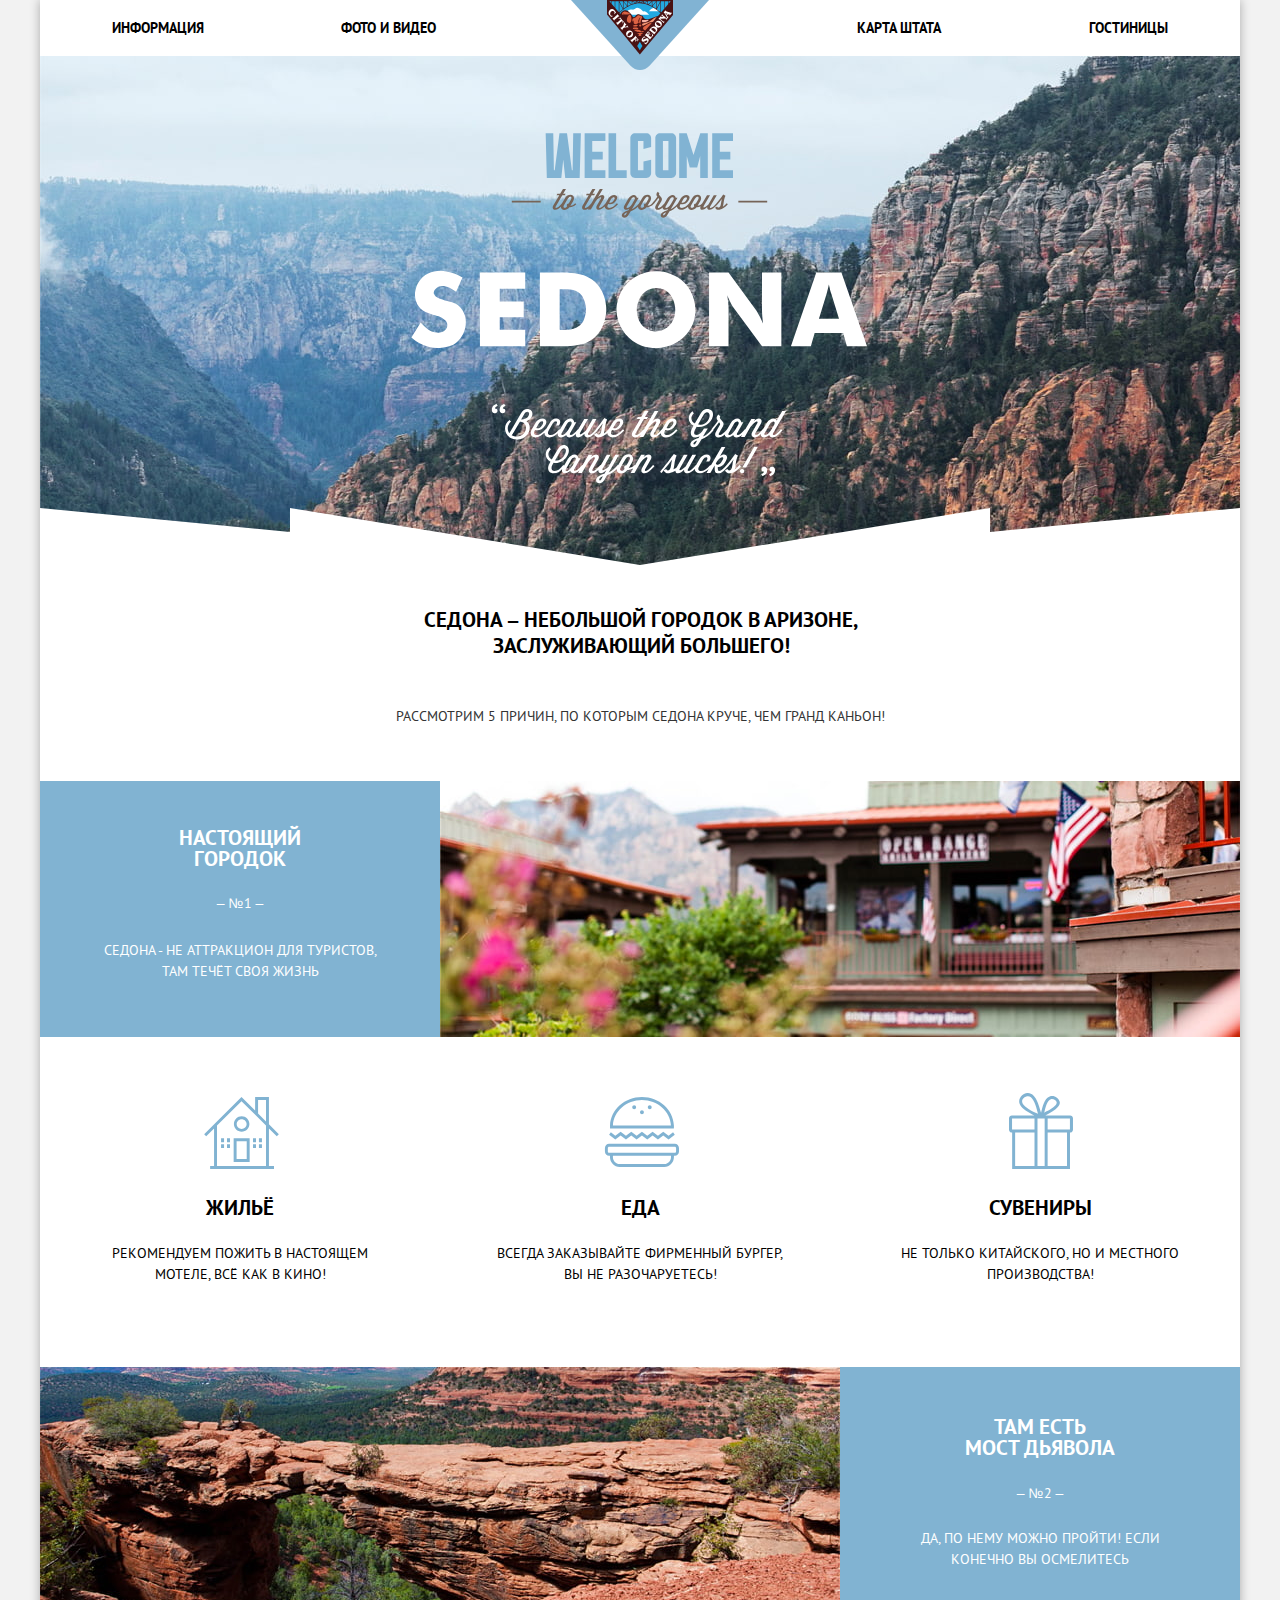
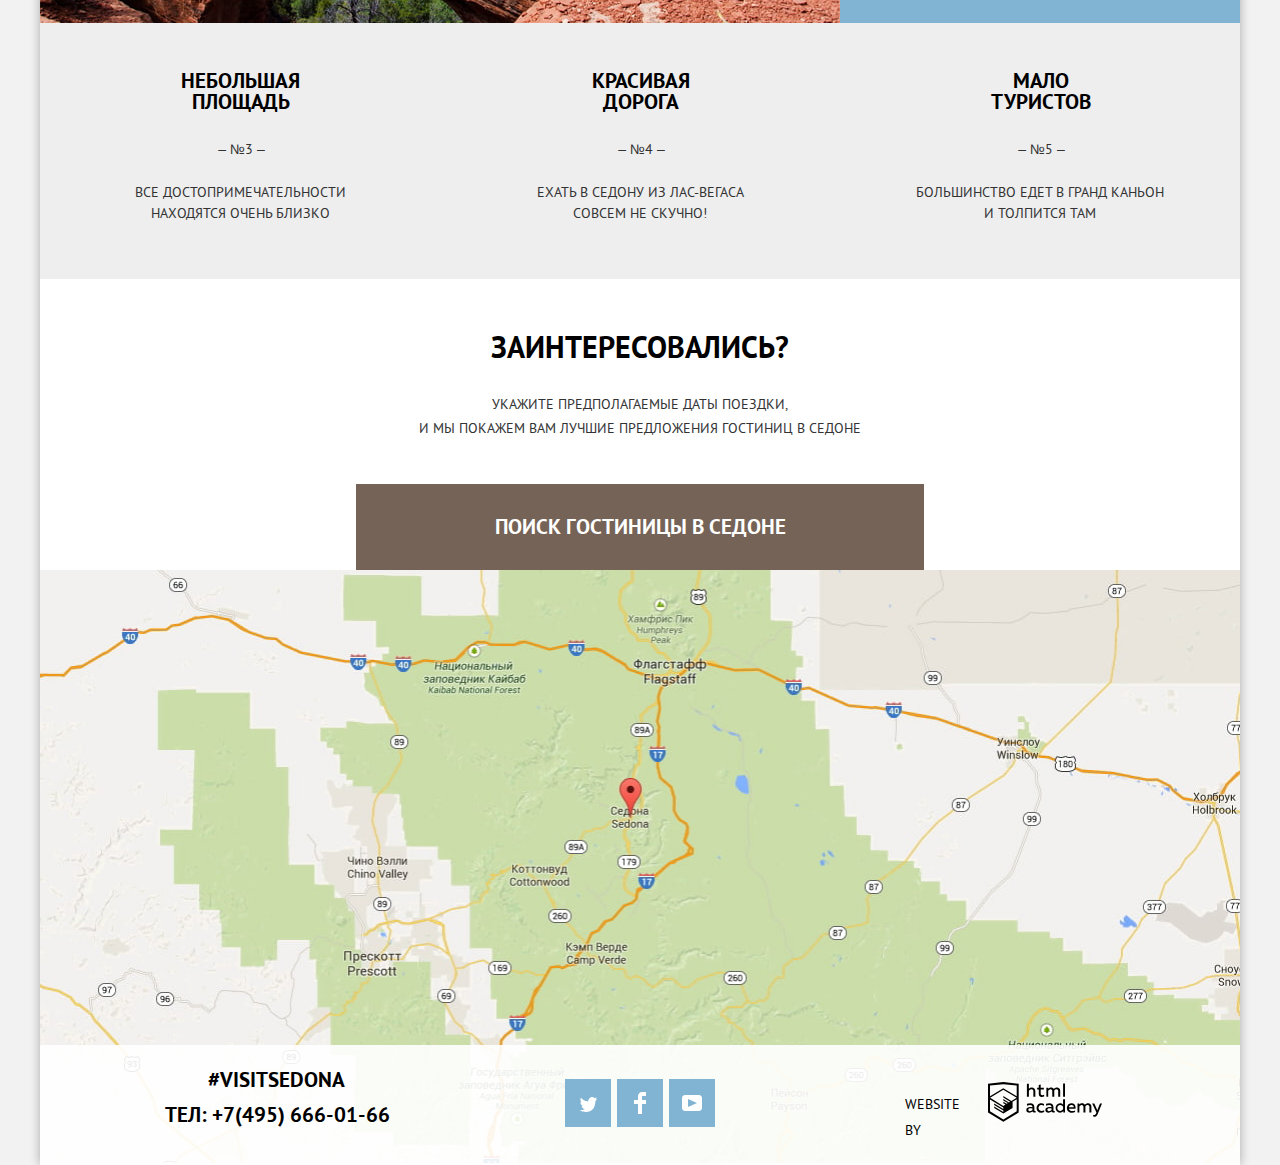
==== index.html @ 0f2dbf16 "d17 исправления" ====
<!DOCTYPE html>
<html class="page" lang="ru">

<head>
  <meta charset="utf-8">
  <title>HTML Academy: Седона</title>
  <link href="css/normalize.css" rel="stylesheet">
  <link href="css/style.css" rel="stylesheet">
</head>

<body class="page-body">
  <header class="main-header">
    <img class="main-header-logo" src="img/logo.svg" width="138" height="70" alt="Логотип Седона">
    <nav class="main-navigation">
      <ul class="site-navigation">
        <li>
          <a href="">Информация</a>
        </li>
        <li>
          <a href="">Фото и видео</a>
        </li>
        <li>
          <a href="">Карта штата</a>
        </li>
        <li>
          <a href="hotels.html">Гостиницы</a>
        </li>
      </ul>
    </nav>
  </header>

  <main class="container">

    <section class="welcome-highlight">
      <h1 class="visually-hidden">Welcome to the gorgeous SEDONA</h1>
      <img src="img/welcome.svg" width="457" height="351" alt="Welcome to the gorgeous SEDONA">
    </section>

    <section class="main-description">
      <h2>Седона ⁠– небольшой городок в Аризоне, заслуживающий большего!</h2>
      <p>Рассмотрим 5 причин, по которым Седона круче, чем гранд каньон!</p>
    </section>


    <section class="features-section">
      <ul class="features-list">

        <li class="feature feature-first">
          <div class="feature-container">
            <h2>Настоящий<br>городок</h2>
            <span> ⁠– №1 ⁠– </span>
            <p>Седона - не аттракцион для туристов, там
              течёт своя жизнь</p>
          </div>
          <img src="img/town.jpg" width="800" height="256" alt="Настоящий городок">
        </li>

        <li class="recommendation">
          <h2 class="visually-hidden">Рекомендации</h2>
          <ul class="recommend-list">

            <li class="recommend-item">
              <svg width="75" height="72" viewBox="0 0 75 72" fill="none" xmlns="http://www.w3.org/2000/svg">
                <path fill-rule="evenodd" clip-rule="evenodd" d="M45.656 65.033H29.656V41.21H45.656V65.033ZM42.718 44.134H32.593V62.11H42.718V44.134Z" fill="#81B3D2"/>
                <path fill-rule="evenodd" clip-rule="evenodd" d="M72.771 39.253L74.847 37.185L64.939 27.32V0H51.127V13.567L37.5 0L0.151993 37.185L2.22899 39.253L10.061 31.458V69.076H6.12399V72H69.999V69.076H64.94V31.458L72.771 39.253ZM62.002 69.076H12.999V28.534L37.5 4.149L62.002 28.534V69.076ZM54.064 16.492L62.002 24.394V2.924H54.064V16.492Z" fill="#81B3D2"/>
                <path fill-rule="evenodd" clip-rule="evenodd" d="M37.656 34.7929C33.376 34.7929 29.906 31.3409 29.906 27.0799C29.906 22.8209 33.375 19.3669 37.656 19.3669C41.935 19.3669 45.406 22.8209 45.406 27.0799C45.406 31.3409 41.935 34.7929 37.656 34.7929ZM42.625 27.0799C42.625 24.3489 40.4 22.1349 37.656 22.1349C34.911 22.1349 32.686 24.3489 32.686 27.0799C32.686 29.8119 34.91 32.0279 37.656 32.0279C40.4 32.0279 42.625 29.8119 42.625 27.0799ZM17.061 41.2099H20.061V45.1289H17.061V41.2099ZM25.999 41.2099H22.999V45.1289H25.999V41.2099ZM17.061 47.1819H20.061V51.1009H17.061V47.1819ZM25.999 47.1819H22.999V51.1009H25.999V47.1819ZM48.998 41.2099H51.998V45.1289H48.998V41.2099ZM57.936 41.2099H54.936V45.1289H57.936V41.2099ZM48.998 47.1819H51.998V51.1009H48.998V47.1819ZM57.936 47.1819H54.936V51.1009H57.936V47.1819Z" fill="#81B3D2"/>
                </svg>
              <h3>Жильё</h3>
              <p>Рекомендуем пожить в настоящем мотеле, всё как в кино!</p>
            </li>

            <li class="recommend-item">
              <svg width="75" height="70" viewBox="0 0 75 70" fill="none" xmlns="http://www.w3.org/2000/svg">
                <path fill-rule="evenodd" clip-rule="evenodd" d="M8.97802 31.544H69.855C69.896 30.925 69.924 30.303 69.924 29.674C69.924 29.2812 69.9081 28.8934 69.8922 28.5046V28.5045L69.892 28.501C69.227 12.657 55.186 0 37.952 0C20.719 0 6.67702 12.657 6.01302 28.501C5.99602 28.891 5.98102 29.281 5.98102 29.674C5.98102 30.303 6.00902 30.925 6.05102 31.544H8.97802ZM21.957 42.465L16.634 38.406L11.308 42.465L5.12002 37.751L6.84102 35.294L11.308 38.695L16.635 34.638L21.958 38.695L27.283 34.638L32.611 38.695L37.939 34.638L43.267 38.695L48.596 34.638L53.923 38.695L59.253 34.639L64.589 38.696L69.063 35.293L70.783 37.752L64.589 42.464L59.253 38.405L53.923 42.465L48.596 38.406L43.267 42.465L37.939 38.406L32.611 42.465L27.283 38.406L21.957 42.465ZM5.05102 46.71H70.854C73.128 46.71 74.988 48.65 74.988 51.023V54.527C74.988 56.899 73.127 58.84 70.853 58.84H69.923V59.893C69.923 65.429 65.581 69.958 60.275 69.958H15.629C10.322 69.958 5.98102 65.429 5.98102 59.893V58.84H5.05102C2.77702 58.84 0.916016 56.899 0.916016 54.527V51.023C0.916016 48.65 2.77702 46.71 5.05102 46.71ZM60.276 66.915C63.987 66.915 67.006 63.765 67.006 59.894H67.005V58.841H8.89802V59.894C8.89802 63.765 11.918 66.915 15.629 66.915H60.276ZM72.071 54.527C72.071 55.215 71.513 55.798 70.853 55.798H5.05102C4.39102 55.798 3.83402 55.216 3.83402 54.527V51.023C3.83402 50.335 4.39202 49.752 5.05102 49.752H70.853C71.513 49.752 72.071 50.334 72.071 51.023V54.527ZM66.973 28.501C66.302 14.359 53.543 3.043 37.952 3.043C22.361 3.043 9.60402 14.359 8.93102 28.501H66.973Z" fill="#81B3D2"/>
                <path d="M37.952 17.29C39.0262 17.29 39.897 16.3811 39.897 15.26C39.897 14.1388 39.0262 13.23 37.952 13.23C36.8778 13.23 36.007 14.1388 36.007 15.26C36.007 16.3811 36.8778 17.29 37.952 17.29Z" fill="#81B3D2"/>
                <path d="M30.172 12.26C31.2468 12.26 32.118 11.3511 32.118 10.23C32.118 9.10881 31.2468 8.19995 30.172 8.19995C29.0973 8.19995 28.226 9.10881 28.226 10.23C28.226 11.3511 29.0973 12.26 30.172 12.26Z" fill="#81B3D2"/>
                <path d="M45.732 12.26C46.8068 12.26 47.678 11.3511 47.678 10.23C47.678 9.10881 46.8068 8.19995 45.732 8.19995C44.6573 8.19995 43.786 9.10881 43.786 10.23C43.786 11.3511 44.6573 12.26 45.732 12.26Z" fill="#81B3D2"/>
                </svg>
              <h3>Еда</h3>
              <p>Всегда заказывайте фирменный бургер, вы не разочаруетесь!</p>
            </li>

            <li class="recommend-item">
              <svg class="souvenirs-icon" width="64" height="77" viewBox="0 0 64 77" fill="none" xmlns="http://www.w3.org/2000/svg">
                <path fill-rule="evenodd" clip-rule="evenodd" d="M61.097 23.501H36.312C50.125 16.602 51.229 12.25 50.72 9.816C49.558 5.853 45.028 2.793 40.718 4.409C35.149 6.498 33.581 14.797 32.074 20.796C30.15 14.726 28.29 6.982 23.938 3.059C22.677 1.921 20.843 0.794999 18.175 1.031C14.149 1.387 8.373 6.413 10.717 12.012C12.968 17.39 20.404 20.789 25.295 23.501H2.879C1.29355 23.5026 0.00715075 24.7846 0 26.37V37.692C0.00715075 39.2774 1.29355 40.5594 2.879 40.561H3.153V77H60.994V40.561H61.097C62.6828 40.5599 63.9698 39.2778 63.977 37.692V26.37C63.9698 24.7842 62.6828 23.5021 61.097 23.501ZM42.413 6.944C44.516 6.634 47.395 8.243 47.668 10.153C48.061 12.909 44.268 15.408 42.582 16.574C40.059 18.318 37.654 19.217 35.295 20.629C36.179 16.939 37.844 7.618 42.413 6.944ZM19.531 16.912C17.306 15.427 12.987 12.481 13.091 9.141C13.203 5.546 18.834 2.571 21.905 5.255C25.761 8.626 27.618 16.36 29.024 21.812C25.775 20.273 22.696 19.024 19.531 16.912ZM25.503 74.026H6.136V40.561H25.504V74.026H25.503ZM25.503 37.524H3.046V26.538H25.503V37.524ZM35.66 37.524V74.027H28.486V26.538H35.66V37.524ZM58.011 74.026H38.644V40.561H58.011V74.026ZM60.931 37.524H38.644V26.538H60.931V37.524Z" fill="#81B3D2"/>
              </svg>
              <h3>Сувениры</h3>
              <p>Не только китайского, но и местного производства!</p>
            </li>

          </ul>
        </li>

        <li class="feature feature-second">
          <img src="img/devils-bridge.jpg" width="800" height="256" alt="Мост дьявола">
          <div class="feature-container">
            <h2>Там есть<br>мост дьявола</h2>
            <span> ⁠– №2 ⁠– </span>
            <p>Да, по нему можно пройти! Если конечно вы осмелитесь</p>
          </div>
        </li>

        <li class="features">

          <ul class="features-list">
            <li class="features-item feature-third">
              <h3>Небольшая площадь</h3>
              <span> ⁠– №3 ⁠– </span>
              <p>все достопримечательности находятся очень близко</p>
            </li>

            <li class="features-item feature-fourth">
              <h3>Красивая дорога</h3>
              <span> ⁠– №4 ⁠– </span>
              <p>ехать в седону из лас-вегаса совсем не скучно!</p>
            </li>

            <li class="features-item feature-fifth">
              <h3>Мало туристов</h3>
              <span> ⁠– №5 ⁠– </span>
              <p>большинство едет в гранд каньон и толпится там</p>
            </li>

          </ul>
        </li>
      </ul>
    </section>


    <section class="hotels-search">
      <div class="hotel-container">
        <h2>Заинтересовались?</h2>
        <p>Укажите предполагаемые даты поездки,<br>
          и мы покажем вам лучшие предложения гостиниц в седоне</p>
        <button class="button button-brown search-button" type="button">Поиск гостиницы в седоне</button>
      </div>

      <div class="modal modal-hotels">
        <h2 class="visually-hidden">Поиск гостиницы в седоне</h2>
        <form class="search-form" action="https://echo.htmlacademy.ru" method="GET">
          <fieldset class="date-container">
            <label class="date-come-label" for="come-in">Дата заезда:</label>
            <input class="date-come" name="come-in-date" id="come-in" type="text" pattern="\d{1,2}\s[А-Яа-я]*?\s[0-9]{4}" value="24 апреля 2017"
              placeholder="например: 24 апреля 2017">
            <button class="calendar" type="button" aria-label="календарь">
              <svg width="21" height="23" viewBox="0 0 21 23" focusable="false" xmlns="http://www.w3.org/2000/svg">
                <path fill-rule="evenodd" clip-rule="evenodd"
                  d="M16.406 3.02498H19.251C20.217 3.02498 21 3.84698 21 4.86198V21.164C21 22.179 20.217 23 19.251 23H1.75C0.784 23 0 22.179 0 21.164V4.86198C0 3.84698 0.784 3.02498 1.75 3.02498H4.593V1.64798C4.593 1.26698 4.887 0.958984 5.25 0.958984C5.612 0.958984 5.906 1.26698 5.906 1.64798V3.02498H9.844V1.64798C9.844 1.26698 10.138 0.958984 10.501 0.958984C10.862 0.958984 11.156 1.26698 11.156 1.64798V3.02498H15.094V1.64798C15.094 1.26698 15.387 0.958984 15.75 0.958984C16.112 0.958984 16.406 1.26698 16.406 1.64798V3.02498ZM19.5646 21.484C19.6466 21.3979 19.691 21.2828 19.688 21.164H19.689V4.86198C19.689 4.60898 19.493 4.40298 19.252 4.40298H16.407V5.78098C16.407 6.16198 16.113 6.46998 15.751 6.46998C15.388 6.46998 15.095 6.16198 15.095 5.78098V4.40298H11.157V5.78098C11.157 6.16198 10.863 6.46998 10.502 6.46998C10.139 6.46998 9.845 6.16198 9.845 5.78098V4.40298H5.907V5.78098C5.907 6.16198 5.613 6.46998 5.251 6.46998C4.888 6.46998 4.594 6.16198 4.594 5.78098V4.40298H1.75C1.50263 4.40953 1.30696 4.61458 1.312 4.86198V21.164C1.30696 21.4114 1.50263 21.6164 1.75 21.623H19.251C19.3698 21.6201 19.4826 21.5701 19.5646 21.484Z" />
                <path fill-rule="evenodd" clip-rule="evenodd"
                  d="M4.59399 9.2251H7.21899V11.2911H4.59399V9.2251ZM4.59399 12.6681H7.21899V14.7351H4.59399V12.6681ZM7.21899 16.1121H4.59399V18.1781H7.21899V16.1121ZM9.18799 16.1121H11.813V18.1781H9.18799V16.1121ZM11.813 12.6681H9.18799V14.7351H11.813V12.6681ZM9.18799 9.2251H11.813V11.2911H9.18799V9.2251ZM16.406 16.1121H13.781V18.1781H16.406V16.1121ZM13.781 12.6681H16.406V14.7351H13.781V12.6681ZM16.406 9.2251H13.781V11.2911H16.406V9.2251Z" />
              </svg>
            </button>
          </fieldset>
          <fieldset class="date-container">
            <label class="date-leave-label" for="leaving">Дата выезда:</label>
            <input class="date-leave" name="leaving-date" id="leaving" type="text" pattern="\d{1,2}\s[А-Яа-я]*?\s[0-9]{4}" value="4 июля 2017"
              placeholder="например: 24 апреля 2017">
            <button class="calendar" type="button" aria-label="календарь">
              <svg width="21" height="23" viewBox="0 0 21 23" focusable="false" xmlns="http://www.w3.org/2000/svg">
                <path fill-rule="evenodd" clip-rule="evenodd"
                  d="M16.406 3.02498H19.251C20.217 3.02498 21 3.84698 21 4.86198V21.164C21 22.179 20.217 23 19.251 23H1.75C0.784 23 0 22.179 0 21.164V4.86198C0 3.84698 0.784 3.02498 1.75 3.02498H4.593V1.64798C4.593 1.26698 4.887 0.958984 5.25 0.958984C5.612 0.958984 5.906 1.26698 5.906 1.64798V3.02498H9.844V1.64798C9.844 1.26698 10.138 0.958984 10.501 0.958984C10.862 0.958984 11.156 1.26698 11.156 1.64798V3.02498H15.094V1.64798C15.094 1.26698 15.387 0.958984 15.75 0.958984C16.112 0.958984 16.406 1.26698 16.406 1.64798V3.02498ZM19.5646 21.484C19.6466 21.3979 19.691 21.2828 19.688 21.164H19.689V4.86198C19.689 4.60898 19.493 4.40298 19.252 4.40298H16.407V5.78098C16.407 6.16198 16.113 6.46998 15.751 6.46998C15.388 6.46998 15.095 6.16198 15.095 5.78098V4.40298H11.157V5.78098C11.157 6.16198 10.863 6.46998 10.502 6.46998C10.139 6.46998 9.845 6.16198 9.845 5.78098V4.40298H5.907V5.78098C5.907 6.16198 5.613 6.46998 5.251 6.46998C4.888 6.46998 4.594 6.16198 4.594 5.78098V4.40298H1.75C1.50263 4.40953 1.30696 4.61458 1.312 4.86198V21.164C1.30696 21.4114 1.50263 21.6164 1.75 21.623H19.251C19.3698 21.6201 19.4826 21.5701 19.5646 21.484Z" />
                <path fill-rule="evenodd" clip-rule="evenodd"
                  d="M4.59399 9.2251H7.21899V11.2911H4.59399V9.2251ZM4.59399 12.6681H7.21899V14.7351H4.59399V12.6681ZM7.21899 16.1121H4.59399V18.1781H7.21899V16.1121ZM9.18799 16.1121H11.813V18.1781H9.18799V16.1121ZM11.813 12.6681H9.18799V14.7351H11.813V12.6681ZM9.18799 9.2251H11.813V11.2911H9.18799V9.2251ZM16.406 16.1121H13.781V18.1781H16.406V16.1121ZM13.781 12.6681H16.406V14.7351H13.781V12.6681ZM16.406 9.2251H13.781V11.2911H16.406V9.2251Z" />
              </svg>
            </button>
          </fieldset>
          <fieldset class="count-container adults-container">
            <label class="adults-label" for="adult-count">Взрослые:</label>
            <input class="adults" name="adults-count" id="adult-count" type="number" value="2" placeholder="0">
            <button class="cross" type="button" aria-label="Прибавить кол-во">
              <svg width="11" height="11" viewBox="0 0 11 11" focusable="false" xmlns="http://www.w3.org/2000/svg">
                <path fill-rule="evenodd" clip-rule="evenodd"
                  d="M4.23086 6.76932V11H6.76932V6.76932H11V4.23086H6.76932V0H4.23085V4.23086H0V6.76932H4.23086Z" />
              </svg>
            </button>
            <button class="minus" type="button" aria-label="Убавить кол-во">
              <svg width="12" height="3" viewBox="0 0 12 3" focusable="false" xmlns="http://www.w3.org/2000/svg">
                <rect width="12" height="3" />
              </svg>
            </button>
          </fieldset>
          <fieldset class="count-container children-container">
            <label class="children-label" for="child-count">Дети:</label>
            <input class="children" name="children-count" id="child-count" type="number" value="0" placeholder="0">
            <button class="cross" type="button">
              <svg width="11" height="11" viewBox="0 0 11 11" focusable="false" xmlns="http://www.w3.org/2000/svg">
                <path fill-rule="evenodd" clip-rule="evenodd"
                  d="M4.23086 6.76932V11H6.76932V6.76932H11V4.23086H6.76932V0H4.23085V4.23086H0V6.76932H4.23086Z" />
              </svg>
            </button>
            <button class="minus" type="button">
              <svg width="12" height="3" viewBox="0 0 12 3" focusable="false" xmlns="http://www.w3.org/2000/svg">
                <rect width="12" height="3" />
              </svg>
            </button>
          </fieldset>
          <button class="button button-blue modal-button" type="submit">Найти</button>
        </form>
      </div>
      <iframe
        src="https://www.google.com/maps/embed?pb=!1m18!1m12!1m3!1d248947.11541713454!2d-111.80184183786953!3d34.93359932930839!2m3!1f0!2f0!3f0!3m2!1i1024!2i768!4f13.1!3m3!1m2!1s0x872da132f942b00d%3A0x5548c523fa6c8efd!2sSedona%2C%20AZ%2086336%2C%20USA!5e0!3m2!1sen!2sru!4v1602092845421!5m2!1sen!2sru"
        width="1200" height="474" allowfullscreen title="Sedona map" aria-hidden="true">
      </iframe>
      <img src="img/map.jpg" width="1200" height="594" alt="Карта Седоны">
    </section>

  </main>

  <footer class="page-footer main-footer">
    <div class="footer-container">
      <section class="footer-contacts">
        <h3>#visitsedona</h3>
        <p><a href="tel:+74956660166">тел: +7(495) 666-01-66</a></p>
      </section>
      <section class="footer-social">
        <h2 class="visually-hidden">Соцсети</h2>
        <ul>
          <li>
            <a class="social-button button-blue" href="#">
              <span class="visually-hidden">Твиттер</span>
              <svg class="twitter" width="17" height="17" viewBox="0 0 17 15" fill="none" xmlns="http://www.w3.org/2000/svg">
                <path
                  d="M10.95 1.14403C12.635 0.648028 13.934 1.41403 14.527 2.32303C15.2 2.09203 15.858 1.84203 16.538 1.61503C16.5249 2.30139 16.2117 2.94755 15.681 3.38303C16.366 3.55303 16.985 2.89203 16.985 2.89203C16.816 3.89203 15.979 4.68003 15.422 4.91603C15.191 11.666 12.247 16.133 5.34498 15.998H4.89898C4.48898 15.998 0.734977 15.538 0.000976562 14.111C2.27198 14.307 3.89398 13.689 4.69398 12.934C3.73398 12.634 2.01498 12.457 1.71498 9.98403C2.06398 10.09 2.27898 10.212 2.90498 10.103C1.70498 9.24703 0.373977 8.53003 0.447977 6.33003C0.732977 6.65803 1.51498 6.86603 1.78798 6.80203C1.08498 6.56103 -0.182023 3.44203 0.893977 1.85003C2.71198 3.70403 4.62898 5.45603 8.04598 5.62303C8.25398 3.33003 9.18298 1.79303 10.95 1.14403Z"
                  />
              </svg>
            </a>
          </li>
          <li>
            <a class="social-button button-blue" href="#">
              <span class="visually-hidden">Фейсбук</span>
              <svg class="fb" width="12" height="22" viewBox="0 0 12 22" fill="none" xmlns="http://www.w3.org/2000/svg">
                <path d="M12 4V0H8C5.79086 0 4 1.79086 4 4V8H0V12H4V22H8V12H12V8H8V4H12Z"/>
              </svg>
            </a>
          </li>
          <li>
            <a class="social-button button-blue" href="#">
            <span class="visually-hidden">Инстаграм</span>
            <svg class="youtube" width="20" height="16" viewBox="0 0 20 16" fill="none" xmlns="http://www.w3.org/2000/svg">
              <path fill-rule="evenodd" clip-rule="evenodd" d="M3 0H17C18.65 0 20 1.35 20 3V13C20 14.65 18.65 16 17 16H3C1.35 16 0 14.65 0 13V3C0 1.35 1.35 0 3 0ZM6.027 4.002V11.998L15.014 8L6.027 4.002Z"/>
              </svg>
            </a>
          </li>
        </ul>
      </section>
      <section class="footer-copyright">
        <h2 class="visually-hidden">HTML Academy</h2>
        <a class="copyright-button" href="https://htmlacademy.ru/intensive/htmlcss">
          <span>
            website by
          </span>
          <svg width="114" height="40" aria-label="HTML Academy">
            <path fill-rule="evenodd" clip-rule="evenodd" focusable="false"
              d="M15.5197 0.057373H15.3509L0 1.71895V30.4945L15.3509 39.8382L30.7018 30.4945V1.71895L15.5197 0.057373ZM77.0183 1.62185H75.0876V14.7311H77.0183V1.62185ZM40.8619 1.63264V6.76843C41.6131 5.9864 42.6386 5.5436 43.7105 5.53843C44.6823 5.47908 45.6329 5.84495 46.3253 6.54479C47.0177 7.24462 47.3866 8.21244 47.3399 9.20685V14.7634H45.367V9.46579C45.4231 8.94897 45.2754 8.43059 44.9566 8.02553C44.6377 7.62047 44.174 7.36218 43.6683 7.3079H43.3518C42.3456 7.36979 41.4321 7.9295 40.9041 8.80764V14.7634H38.8995V1.63264H40.8619ZM77.0183 30.4837H75.2775V29.0595C74.4828 30.1353 73.23 30.7538 71.9119 30.7211C69.4751 30.5528 67.5825 28.4822 67.5825 25.9845C67.5825 23.4867 69.4751 21.4162 71.9119 21.2479C73.1195 21.2052 74.2818 21.7203 75.0771 22.6505V17.3205H77.0183V30.4837ZM47.0656 29.0595C47.263 29.0515 47.4583 29.0152 47.6459 28.9516V30.3866C47.2482 30.5404 46.826 30.6172 46.4009 30.6132C45.6482 30.6769 44.9394 30.2429 44.639 29.5342C43.7036 30.31 42.5302 30.7227 41.3261 30.6995C39.733 30.6995 38.256 29.804 38.256 27.9482C38.256 25.65 40.3661 24.9379 42.1702 24.9379C42.9402 24.9505 43.707 25.0408 44.4596 25.2076V24.884C44.4596 23.805 43.6578 22.9742 42.1491 22.9742C41.0585 22.9764 39.9804 23.2116 38.9839 23.6647V21.8305C40.0678 21.451 41.204 21.2506 42.3495 21.2371C44.8394 21.2371 46.3693 22.4455 46.3693 25.1753V28.4121C46.3546 28.5668 46.401 28.721 46.4981 28.8406C46.5951 28.9601 46.7349 29.035 46.8862 29.0487H47.0656V29.0595ZM40.2711 27.8403C40.298 28.229 40.4761 28.5905 40.7655 28.844C41.055 29.0974 41.4317 29.2217 41.8115 29.189H41.9275C42.8819 29.1906 43.7973 28.8022 44.4702 28.11V26.5779C43.842 26.4414 43.2026 26.3655 42.5605 26.3513C41.5055 26.3513 40.2817 26.7074 40.2817 27.8403H40.2711ZM56.0229 21.9384C55.1962 21.4632 54.2596 21.2246 53.3115 21.2479H52.9422C51.7332 21.2873 50.5891 21.8166 49.7619 22.7192C48.9347 23.6218 48.4923 24.8236 48.5321 26.06V26.5024C48.6957 29.0004 50.805 30.8921 53.2482 30.7318C54.2519 30.7555 55.2477 30.5452 56.1601 30.1168V28.2718C55.3769 28.7215 54.4945 28.9591 53.5963 28.9624C52.5199 29.0288 51.4963 28.4793 50.9385 27.5356C50.3806 26.5918 50.3806 25.4095 50.9385 24.4658C51.4963 23.522 52.5199 22.9725 53.5963 23.039C54.461 23.0357 55.3066 23.2989 56.0229 23.7942V21.9384ZM66.1514 29.0595C66.3488 29.0515 66.5441 29.0152 66.7317 28.9516V30.3866C66.334 30.5404 65.9118 30.6172 65.4867 30.6132C64.734 30.6769 64.0252 30.2429 63.7248 29.5342C62.7894 30.31 61.616 30.7227 60.4119 30.6995C58.8188 30.6995 57.3417 29.804 57.3417 27.9482C57.3417 25.65 59.4518 24.9379 61.256 24.9379C62.0259 24.9505 62.7928 25.0408 63.5454 25.2076V24.884C63.5454 23.805 62.7436 22.9742 61.2349 22.9742C60.1443 22.9764 59.0662 23.2116 58.0697 23.6647V21.8305C59.1536 21.451 60.2897 21.2506 61.4353 21.2371C63.9252 21.2371 65.455 22.4455 65.455 25.1753V28.4121C65.4404 28.5668 65.4868 28.721 65.5838 28.8406C65.6809 28.9601 65.8207 29.035 65.972 29.0487H66.1514V29.0595ZM59.855 28.8481C59.5632 28.5943 59.3837 28.2311 59.3569 27.8403H59.378C59.378 26.7074 60.5385 26.3513 61.6569 26.3513C62.299 26.3655 62.9383 26.4414 63.5665 26.5779V28.11C62.8937 28.8022 61.9782 29.1906 61.0239 29.189H60.9078C60.5263 29.2247 60.1469 29.1019 59.855 28.8481ZM69.3271 25.9305C69.3271 24.2859 70.6308 22.9526 72.239 22.9526L72.2601 23.0066C73.4742 23.0066 74.5742 23.7382 75.0665 24.8732V27.0311C74.5856 28.1871 73.4673 28.9296 72.239 28.9084C70.6308 28.9084 69.3271 27.5752 69.3271 25.9305ZM83.3486 21.2479C86.8408 21.2479 88.0541 24.1395 87.4844 26.7397H80.922C81.1436 28.3582 82.6839 29.0163 84.2876 29.0163C85.2509 29.0196 86.2027 28.8021 87.0729 28.3797V30.1061C86.0736 30.5421 84.9939 30.7519 83.9078 30.7211C81.2385 30.7211 78.8963 29.189 78.8963 25.9521C78.8362 24.7502 79.2482 23.5736 80.0408 22.6841C80.8334 21.7945 81.9408 21.2658 83.1165 21.2155H83.3486V21.2479ZM80.8693 25.1753C80.9704 23.8237 82.1216 22.8104 83.4436 22.9095H83.4858C84.1064 22.8531 84.7196 23.08 85.1612 23.5295C85.6028 23.979 85.8275 24.6051 85.7752 25.24H80.8693V25.1753ZM89.489 30.4621V21.4961H91.2298V22.575C91.9777 21.7197 93.041 21.2229 94.1628 21.2047C95.2951 21.1328 96.3712 21.7163 96.9482 22.7153C97.7407 21.8335 98.8477 21.3161 100.018 21.2803C100.952 21.2327 101.859 21.6011 102.507 22.2901C103.154 22.9792 103.478 23.9213 103.394 24.8732V30.4837H101.39V24.9271C101.437 24.4734 101.306 24.0191 101.024 23.6647C100.743 23.3104 100.336 23.0852 99.8917 23.039H99.6174C98.7512 23.0941 97.9525 23.536 97.4335 24.2474V30.4837H95.4289V24.9271C95.4728 24.47 95.3357 24.0139 95.0481 23.6611C94.7606 23.3082 94.3467 23.088 93.8991 23.0497H93.6881C92.7466 23.1344 91.8915 23.6449 91.3564 24.4416V30.5161H89.5312L89.489 30.4621ZM113.977 21.4745H111.972L109.324 28.2718L106.306 21.4853H104.196L108.417 30.5484L108.237 31.0016C107.72 32.3611 107.003 33.0516 106.053 33.0516C105.75 33.0548 105.447 33.0112 105.156 32.9221V34.6161C105.536 34.7125 105.926 34.7632 106.317 34.7671C107.646 34.7671 108.902 34.0226 109.851 31.6813L113.977 21.4745ZM52.689 5.78658V2.54974L50.7266 3.01369V5.73264H49.144V7.49132H50.7899V11.9905C50.7231 12.817 51.0244 13.6301 51.61 14.2038C52.1955 14.7775 53.0028 15.0505 53.8073 14.9468C54.5996 14.9535 55.3875 14.8259 56.139 14.5692V12.8429C55.5727 13.0781 54.9672 13.199 54.356 13.199C53.2165 13.199 52.689 12.8105 52.689 11.6237V7.5129H55.8541V5.78658H52.689ZM58.3862 14.7526V5.75421H60.1376V6.83316C60.8811 5.97655 61.9403 5.476 63.0601 5.45211C64.1624 5.38099 65.2146 5.93142 65.8032 6.88711C66.5958 6.00534 67.7028 5.48794 68.8734 5.45211C69.8138 5.41462 70.7233 5.79859 71.364 6.50353C72.0046 7.20846 72.3126 8.16418 72.2073 9.12053V14.7418H70.2028V9.18527C70.2499 8.73151 70.1184 8.27721 69.8373 7.92287C69.5561 7.56853 69.1485 7.34334 68.7046 7.29711H68.4619C67.5957 7.35228 66.797 7.7942 66.278 8.50553V14.7418H64.2734V9.18527C64.3206 8.73151 64.1891 8.27721 63.9079 7.92287C63.6268 7.56853 63.2191 7.34334 62.7752 7.29711H62.5326C61.5911 7.38181 60.736 7.89229 60.2009 8.68895V14.7634H58.3862V14.7526ZM28.6972 29.3033L28.7078 29.2968L28.6972 29.3184V29.3033ZM28.6972 17.3205V29.3033L15.3509 37.4321L2.00459 29.3184V17.5147L15.2876 25.6068V27.0311L6.18257 21.5284V22.9418L15.3404 28.5632V30.0629L6.19312 24.4955V25.9521L15.3509 31.5734L24.5826 25.9197V19.8129L28.6972 17.3205ZM28.7078 15.7776L25.0362 17.9355L23.3482 19.0145L15.3087 14.0837V15.4971L22.156 19.7266L22.0083 19.8237L20.9532 20.4063L15.2876 16.9537V18.3995L19.761 21.1184L18.706 21.8413L15.3298 19.7913V21.2047L17.5454 22.5426L15.2982 23.9021L2.11009 15.864L15.3087 7.72869L28.7078 15.7776ZM15.2876 6.27211L28.7078 14.3534V3.56395L15.3615 2.12895L2.01514 3.56395V14.3534L15.2876 6.27211Z" />
          </svg>
        </a>
      </section>
    </div>
  </footer>
   
  <script src="js/modal-minimized.js"></script>
</body>

</html>
---- css/style.css ----
/* Variables */

:root {
  --basic-neutral-gray:#f2f2f2;
  --basic-white: #ffffff;
  --basic-blue: #81b3d2;
  --basic-gray: #eeeeee;
  --basic-black: #333333;
  --basic-bold-black: #000000;

  --basic-brown-hover:  #604e43;
  --basic-brown-active: #503e33;
  --basic-blue-hover: #669ec0;
  --basic-blue-active: #5496bd;

  --brown-text-opacity : rgba(255, 255, 255, 0.5);
  --white-footer-opacity:  rgba(255, 255, 255, 0.9);
  --black-opacity:  rgba(0, 0, 0, 0.3);
  --max-opacity:rgba(0, 0, 0, 0);
  --bar-opacity:  rgba(255, 255, 255, 0.3);

  --gray-button-direction:  #cacaca;
  --rating-text: #666666;
  --calendar: #a9a9a9;
  --hover-input: #ebebeb;
  --input-border: #e5e5e5;
    
  --special: #766357;
  }

/* Fonts */

@font-face {
  font-family: "PT Sans";
  font-style: normal;
  font-weight: 400;
  src: local("PT Sans"), local("PTSans"),
  url("../fonts/ptsans.woff2") format("woff2"),
  url("../fonts/ptsans.woff") format("woff");
}

@font-face {
  font-family: "PT Sans";
  font-style: normal;
  font-weight: 700;
  src: local("PT Sans Bold"), local("PTSansBold"),
  url("../fonts/ptsansbold.woff2") format("woff2"),
  url("../fonts/ptsansbold.woff") format("woff");
}

/* Global */

body {
  max-width: 1200px;
  min-width: 1200px;
  margin: 0;
  padding: 0;
  font-family: "PT Sans", Arial, sans-serif;
  font-size: 14px;
  line-height: 21px;
  font-weight: 400;
  color: var(--basic-black);
  text-transform: uppercase;
  background-color: var(--basic-neutral-gray);
}

.page {
  height: 100%;
}

.page-body {
  min-height: 100%;
  width: auto;
  max-width: 1200px;
  margin-left: auto;
  margin-right: auto;
  box-shadow: 0 0 10px var(--black-opacity);
  display: grid;
  grid-template-rows: min-content 1fr min-content;
  align-content: start;
}

a {
  text-decoration: none;
}

img {
  max-width: 100%;
  height:auto;
}

.visually-hidden {
  position: absolute;
  width: 1px;
  height: 1px;
  margin: -1px;
  border: 0;
  padding: 0;
  white-space: nowrap;
  clip-path: inset(100%);
  clip: rect(0 0 0 0);
  overflow: hidden;
}

/* Main navigation */

.main-navigation {
  font-size: 14px;
  line-height: 26px;
  font-weight: bold;
  color: var(--basic-bold-black);
  background-color: transparent;
  grid-area: 1/1; 
}

.main-header {
  background-color: var(--basic-white);
  display: grid;
  height: 56px;
}

.site-navigation {
  list-style: none;
  display: grid;
  grid-template-columns: 1fr 1fr 1fr 1fr;
  margin: 0px;
  padding: 0px 72px;
  text-align: center;
}

.site-navigation a:hover,
.site-navigation a:visited:hover {
  color: var(--basic-blue);
}

.site-navigation a {
  color: var(--basic-bold-black);
}

.site-navigation a:active,
.site-navigation a:visited:active {
  color: var(--basic-bold-black);
  opacity: 0.3;
}

.site-navigation a:visited {
  color: var(--basic-bold-black);
}

.site-navigation li {
  padding-top: 15px;
  width: 100px;
}

.site-navigation li:nth-child(1),
.site-navigation li:nth-child(2) {
  justify-self: start;
  text-align: left;
}

.site-navigation li:nth-child(2) {
  margin-left: -35px;
}

.site-navigation li:nth-child(3),
.site-navigation li:nth-child(4) {
  text-align: right;
  justify-self: end;
}

.site-navigation li:nth-child(3) {
  margin-right: -37px;
}

.main-header-logo {
  justify-self: center;
  grid-area: 1/1;
  z-index: 1;
}

/* Main */

.container {
 display: grid;
 grid-template-rows: min-content min-content auto;
 padding: 0px;
 margin: 0px;
}

.welcome-highlight {
  height: 509px;
  background: url(../img/mask.svg) no-repeat bottom,
              url(../img/main-background.jpg) no-repeat;
  background-color: var(--calendar);
}


.welcome-highlight img {
  padding: 77px 371px;
}


.main-description {
  background-color: var(--basic-white);
  min-height: 216px;
}

.main-description h2 {
  font-size: 21px;
  line-height: 26px;
  font-weight: bold;
  color: var(--basic-bold-black);
  text-align: center;
  margin-top: 42px;
  margin-left: 366px;
  width: 470px;
}

.main-description p {
  font-size: 14px;
  line-height: 26px;
  font-weight: 400;
  color: var(--basic-black);
  text-align: center;
  margin-top: 44px;
}

/* features-section */

.features-section {
  padding: 0px;
  margin: 0px;
}

.features-list {
  display: grid;
  grid-template-rows: 256px min-content 256px 256px;
  list-style: none;
}

.feature {
  background-color: var(--basic-blue);
  padding: 0px;
  margin: 0px;
}

.feature-first {
  display: grid;
  grid-template-columns: 1fr 2fr;
}

.feature-second {
  display: grid;
  grid-template-columns: 2fr 1fr;
}

.feature-container {
  display :grid;
  justify-items: center;
  align-items: center;
  margin: 0px;
  padding: 0px;
}

.feature h2 {
  font-size: 21px;
  line-height: 21px;
  font-weight: bold;
  color: var(--basic-white);
  text-align: center;
}

.feature-first h2 {
  margin-top: 42px;
}

.feature-second h2 {
  margin-top: 46px;
}

.feature span, 
.feature p  {
  font-size: 14px;
  line-height: 21px;
  font-weight: 400;
  color: var(--basic-white);
  text-align: center;
}

.feature-first p {
  margin-top: 19px;
  margin-bottom: 51px;
  width: 297px;
}

.feature-second p {
  width: 301px;
  margin-top: 17px;
  margin-bottom: 50px;
}

/* Recommandation */

.recommendation {
  background-color: var(--basic-white);
  min-height: 330px;
  width: 1200px;
}

.recommend-list {
  list-style: none;
  display: flex;
  flex-wrap: wrap;
  justify-content: space-around;
  margin: 0;
  padding: 0;
  min-height: 330px;
}

.recommend-item {
  position: relative;
  text-align: center;
  margin-top: 160px;
}

.recommend-item svg {
 position: absolute;
 top: -100px;
 right: 110px;
}

.recommend-item .souvenirs-icon {
  top: -105px;
  right: 116px;
}

.recommend-item h3 {
  font-size: 21px;
  line-height: 21px;
  font-weight: bold;
  color: var(--basic-bold-black);
  margin-top: 0px;
}

.recommend-item p {
  display: block;
  width: 297px;
  font-size: 14px;
  line-height: 21px;
  font-weight: normal;
  margin-top: 25px;
  color: var(--basic-bold-black);
}

/* features */

.features {
  background-color: var(--basic-gray);
  min-height: 256px;
  z-index: 4;
  width: 1200px;
}

.features-list {
  list-style: none;
  display: flex;
  flex-wrap: wrap;
  justify-content: space-between;
  margin: 0px;
  padding: 0px;
  min-height: 256px;
  
}

.features-item {
  text-align: center;
  margin-top: 47px;
}

.feature-third {
  margin-left: 96px;
}

.feature-fifth {
  margin-right: 71px;
}

.features-item h3 {
  font-size: 21px;
  line-height: 21px;
  font-weight: bold;
  width: 119px;
  margin-top: 0px;
  color: var(--basic-bold-black);
  margin-left: 45px;
}

.features-item p {
  font-size: 14px;
  line-height: 21px;
  font-weight: normal;
  margin-left: -25px;
  margin-top: 22px;
  width: 258px;
  color: var(--basic-black);
}

.features-item span {
  display: block;
  font-size: 14px;
  line-height: 21px;
  font-weight: normal;
  width: 51px;
  margin-top: 27px;
  color: var(--basic-black);
  padding-left: 80px;
}

/* hotels-search */

.hotels-search {
  background-color: var(--basic-white);
  margin: 0px;
  padding: 0px;
  position: relative;
  min-height: 764px;
  z-index: 2;
}

.hotel-container {
  position: absolute;
  width: 1200px;
  margin-top: 0px;
  height: 291px;
  background-color: var(--basic-white);
  z-index: 4;
}

.hotels-search h2 {
  margin: 0px;
  font-size: 30px;
  line-height: 24px;
  font-weight: bold;
  color: var(--basic-bold-black);
  text-align: center;
  min-width: 435px;
  padding-top: 56px;
}

.hotels-search p {
  display: block;
  font-size: 14px;
  line-height: 24px;
  font-weight: normal;
  color: var(--basic-black);
  text-align: center;
  padding-top: 19px;
  margin-bottom: 44px;
}

.search-button {
  padding: 30px 125px;
  width: 568px; 
  right: 316px;
  height: 86px;
  margin-left: 316px;
}

 .hotels-search iframe {
   border: none;
   margin-top: 291px;
   height: 474px;
   z-index: 2; 
   margin-bottom: -5px;
 }

 .hotels-search img {
  position: absolute;
  top: 291px;
  left: 0px;
  z-index: -1;
}

/* buttons */

.button {
  font-size: 21px;
  line-height: 26px;
  font-weight: bold;
  text-align: center;
  color: var(--basic-white);
  vertical-align: middle;
  text-transform: uppercase;
  border: none;
}

.button-brown {
  background-color: var(--special);
}

.button-brown:hover,
.button-brown:focus {
  background-color: var(--basic-brown-hover);
}

.button-brown:active {
  background-color: var(--basic-brown-active);
  color: var(--brown-text-opacity);
  outline: none;
}

.button-blue {
  background-color: var(--basic-blue);
  color: var(--basic-white);
}

.button-blue:hover,
.button-blue:focus {
  background-color:var(--basic-blue-hover);
  color: var(--basic-white);
}

.button-blue:active {
  background-color: var(--basic-blue-active);
  color: var(--brown-text-opacity);
  outline: none;
}

/* main footer */

.page-footer {
  color: var(--basic-bold-black);
  background-color: var(--basic-white);
  height: 120px;
}

.main-footer {
  background: var(--white-footer-opacity);
  z-index: 4;
}

.footer-container {
  display: grid;
  grid-template-columns: repeat(3, 1fr);
  align-items: center;
}

.footer-contacts {
  color: var(--basic-bold-black);
  margin: 0px;
}

.footer-contacts h3 {
  font-size: 21px;
  line-height: 26px;
  font-weight: 700;
  margin-top: 22px;
  margin-left: 168px;
  width: 166px;
}

.footer-contacts p {
  font-size: 21px;
  line-height: 26px;
  font-weight: 700;
  margin-left: 125px;
  margin-top: -12px;
}

.footer-contacts a {
  color: var(--basic-bold-black)
}

.footer-social {
  justify-self: center;
  text-align: center;
}

.footer-social ul {
  list-style: none;
  margin: 0 auto;
  padding: 0;
  display: grid;
  gap: 6px;
  grid-template-columns: 1fr 1fr 1fr;
}

.footer-social a {
  width: 46px;
  height: 48px;
  display: block;
  background-color: var(--basic-blue);
  position: relative;
  margin-top: 11px;
}

.footer-social svg {
  fill: var(--basic-white);
}

.footer-social .twitter {
  position: absolute;
  top: 16px;
  left: 15px;
}

.footer-social .fb {
  position: absolute;
  top: 13px;
  left: 17px;
}

.footer-social .youtube {
  position: absolute;
  top: 16px;
  left: 13px;
}

.footer-copyright {
  font-size: 14px;
  line-height: 26px;
  font-weight: normal;
  color: var(--basic-bold-black);
  justify-self: end;
  margin-top: 17px;
  margin-right: 138px;
  position: relative;
}

.footer-copyright span {
  position: absolute;
  width: 74px;
  right: 123px;
  top: 9px;
}


.copyright-button svg:hover,
.copyright-button svg:focus {
  fill: var(--basic-blue-hover);
}

.copyright-button svg:active,
.social-button:active > svg {
  opacity: 0.3;
}

.copyright-button span {
  color: var(--basic-bold-black);
}

/* modal */

.modal {
  background-color: var(--basic-white);
  z-index: 3;
}

.modal-hotels {
  position: absolute;
  width: 568px;
  height: 395px;
  top: 290px;
  left: 316px;
}

.modal-hotels form {
  height: 285px;
  width: 457px;
  display: flex;
  flex-wrap: wrap;
  flex-direction: row;
  margin-top: 55px;
  margin-left: 55px;
  position: relative;
}

.modal-show-up {
  animation-name: lift-up;
  animation-duration: 1s;
  transform: translateY(-395px);
}

.modal-show-down {
  animation-name: lift-down;
  animation-duration: 1s;
}

.search-form fieldset {
  display: flex;
  justify-content: space-between;
  align-content: center;
  font-family: inherit;
  font-style: normal;
  color: var(--basic-bold-black);
  text-transform: uppercase;
  font-weight: bold;
  font-size: 14px;
  line-height: 26px;
  height: 38px;
  border: none;
  margin: 0;
  padding: 0;
}

.search-form .date-container {
  width: 457px;
  position: relative;
}

.search-form .date-container:nth-child(2) {
  margin-top: 2px;
}

.date-container button {
  position: absolute;
  left: 429px;
  top: 6px;
  width: 21px;
  height: 23px;
  border: none;
  padding: 0px;
  background-color: inherit;
}

.count-container .cross {
  position: absolute;
  left:200px;
  top: 10px;
  width: 11px;
  height: 11px;
  border: none;
  padding: 0;
  background-color: inherit;
}

.count-container .minus {
  position: absolute;
  left:126px;
  top: 8px;
  width: 11px;
  height: 11px;
  border: none;
  padding: 0;
  background-color: inherit;
}

.children-container .cross {
  left: 205px;
}

.children-container .minus {
  left: 129px;
}

.modal-hotels input {
  border: none; 
  background-color: var(--basic-neutral-gray);
  height: 38px;
  width: 331px;
  font-family: inherit;
  font-style: inherit;
  text-transform: inherit;
  font-weight: inherit;
  font-size: inherit;
  line-height: inherit;
  padding: 0px;
}

.modal-hotels input:hover,
.modal-hotels input:focus {
  background-color: var(--hover-input);
}

.modal-hotels input:active {
  background-color: var(--basic-white);
  outline: 2px solid var(--input-border);
  outline-offset: -2px;
}

.date-container input {
  padding-left: 15px;
}

.count-container .adults::-webkit-inner-spin-button,
.count-container .adults::-webkit-outer-spin-button, 
.count-container .children::-webkit-inner-spin-button,
.count-container .children::-webkit-outer-spin-button {
    -webkit-appearance: none;
    -moz-appearance: none;
    appearance: none;
    margin: 0;
    
}

.count-container .adults,
.count-container .adults, 
.count-container .children,
.count-container .children {
  -moz-appearance:textfield;
}

.modal-hotels .count-container {
  width: 228px;
  position: relative;
  margin-top: 4px;
}

.search-form .adults,
.search-form .children {
  width: 114px;
  text-align: center;
}

.modal-hotels label {
  height: 26px;
  width: 100px;
  padding-top: 6px;
}

.modal-hotels .children-label {
  padding-left: 50px;
  width: auto;
}

.modal-button {
  align-self: flex-end;
  width: 458px;
  height:58px;
  text-align: center;
}

.calendar svg,
.cross svg,
.minus svg {
  fill: var(--calendar);
}

.calendar:hover svg,
.cross:hover svg,
.calendar:focus svg,
.minus:focus svg,
.cross:focus svg,
.minus:hover svg {
  fill: var(--basic-bold-black);
}

.calendar:active svg,
.cross:active svg,
.minus:active svg  {
  fill: var(--basic-blue-hover);
}

.modal-off {
  display: none;
}

.modal-error {
  animation: shake 0.6s;
}

/* Animations */

@keyframes lift-up {
  from {
    transform: translateY(0px);
  }
  100% {
    transform: translateY(-395px);
    display: none;
  }
  
}

@keyframes lift-down {
  from {
    transform: translateY(-395px);
  }
  100% {
    transform: translateY(0px);
  }
}

@keyframes shake {
  0%,
  100% {
    transform: translateX(0);
  }

  10%,
  30%,
  50%,
  70%,
  90% {
    transform: translateX(-10px);
  }

  20%,
  40%,
  60%,
  80% {
    transform: translateX(10px);
  }
}

/* HOTELS (inner) PAGE */

.inner-page-container {
  display: grid;
  grid-template-rows: min-content min-content auto;
  padding: 0px;
  margin: 0px;
  
 }

.inner-page .current-navigation,
.inner-page .current-navigation:visited {
  color: var(--special);
}

/* hotel-filter */

.filter-form {
  color: var(--basic-white); 
  background: url(../img/filter-background.jpg) no-repeat;
  background-color: var(--calendar);
  min-width: 1200px;
  min-height: 217px;
  display: grid;
  grid-template-columns: 1fr 1fr 1fr;
}

.hotel-filter ul {
  list-style:none;
  margin: 0px;
  padding: 0px;
}

.hotel-filter legend {
  margin: 0px;
  padding: 0px;
  font-family: inherit;
  font-style: normal;
  font-weight: bold;
  font-size: 16px;
  line-height: 21px;
}

.checkbox-container label {
  padding-left: 40px;
}

.check_box {
  position: absolute;
  margin-left: -40px;
  background-image: url(../img/checkbox-off.svg);
  width: 23px;
  height: 23px;
}

.check_input:focus + .check_box {
  outline: 3px solid var(--basic-bold-black);
}

.check_input:checked + .check_box {
  width: 26px;
  background-image: url(../img/checkbox-on.svg);
}

.check_input:disabled + .check_box {
  background-image: url(../img/checkbox-disabled-off.svg);
}

.check_input:disabled:checked + .check_box {
  width: 26px;
  background-image: url(../img/checkbox-on-disabled.svg);
}

.checkbox-container,
.price-container {
  margin: 0;
  margin-top: 27px;
  padding: 0;
  border: none;
}

.checkbox-container li {
  margin-top: 25px;
}

.hotel-options {
  margin-left: 72px;
}

.hotel-type {
  margin-left: -72px;
}

.price-container {
  margin-left: 10px;
}

.filter-item {
  margin: 0;
  padding: 0;
  border: none;
  width: 260px;
}

.range-filter {
  width: 317px;
  margin-top: 11px;
}

.filter-item legend {
  font-size: 16px;
  line-height: 21px;
  text-transform: uppercase;
  font-weight: bold;
}

.range-controls {
  position: relative;
  height: 40px;
  padding-top: 20px;
  border-radius: 5px;
}

.range-controls .scale {
  height: 2px;
  background: var(--bar-opacity);
}

.range-controls .bar {
  width: 70%;
  height: 2px;
  background: var(--basic-white);
}

.range-controls .toggle {
  position: absolute;
  top: 11px;
  width: 4px;
  height: 4px;
  padding: 0;
  border: 8px solid var(--basic-white);
  background-color: var(--gray-button-direction);
  border-radius: 50%;
  box-shadow: 0 2px 1px 0 var(--calendar);
  cursor: pointer;
}

.range-controls .toggle:hover {
  border: 9px solid var(--basic-white);
}

.price-controls {
  display: flex;
  position: relative;
  justify-content: space-between;
  border: 2px solid var(--basic-white);
  border-radius: 2px;
  height: 32px;
}

.price-controls .border-side {
  position: absolute;
  background-color: var(--basic-white);
  width: 2px;
  height: 22px;
  top: 6px;
  left: 156px;
}

.price-controls label {
  text-transform: uppercase;
  font-family: inherit;
  font-size: 14px;
  line-height: inherit;
}

.price-controls label:first-child {
  margin-left: 65px;
}

.price-controls label:last-child{
  margin-right: 42px;
}

.price-controls input {
  width: 35px;
  margin-left: -1px;
  margin-top: -2px;
  height: 32px;
  text-align: left;
  color: var(--basic-white);
  border: none;
  border-radius: 5px;
  background: var(--max-opacity);
  font-family: inherit;
  font-size: 14px;
  line-height: inherit;
}

.price-controls input::-webkit-inner-spin-button,
.price-controls input::-webkit-outer-spin-button{
  -webkit-appearance: none;
  -moz-appearance: none;
  appearance: none;
  margin: 0;
}

.price-controls input {
  -moz-appearance:textfield;
}

.filter-button {
  background: var(--max-opacity);
  border: 2px solid var(--basic-white);
  border-radius: 2px;
  color: var(--basic-white);
  width: 137px;
  height: 36px;
  margin-top: -6px;
  margin-left: 85px;
  text-transform: uppercase;
  font-family: inherit;
  font-size: 14px;
  line-height: inherit;
}

.filter-button:hover {
  background: var(--basic-white);
  color: var(--basic-bold-black);
}

/* sort-results */

.sort-results {
  background-color: var(--basic-white);
  margin-bottom: 2px;
  display: flex;
  min-height: 86px;
}

.sort-results h2,
.sort-results span {
  font-size: 21px;
  line-height: 26px;
  font-weight: bold;
  color: var(--basic-bold-black);
  margin-top: 30px;
}

.sort-results h2 {
  margin-left: 73px;
}

.sort-results span {
  margin-left: 5px;
}

.sort-results p,
.sort-list li {
  font-size: 12px;
  line-height: 18px;
  font-weight: normal;
  color: var(--basic-bold-black);
}

.sort-results p {
  margin-top: 5px;
  margin-left: 46px;
  align-self: center;
}

.sort-list {
  list-style:none;
  display: flex;
  margin: 0px;
  padding: 0px;
}

.sort-results li {
  margin-left: 33px;
  margin-top: -5px;
  align-self: center;
}

.sort-results li:first-child {
  margin-left: 40px;
}

.sort-list a {
  color: var(--black-opacity);
  border:none;
  border-bottom: 1px dotted var(--basic-blue-hover);
  background-color: var(--basic-white);
  padding: 0px;
  font-size: 12px;
  line-height: 18px;
  text-transform: uppercase;
}

.sort-list .sort-enabled a {
  color: var(--basic-blue);
  border:none;
}

.sort-list a:hover, 
.sort-list  a:focus {
  color: var(--basic-blue);
}

.sort-list a:active {
  outline:none;
  color: var(--basic-bold-black);
}

.up-down-filter {
  margin-left: auto;
  align-self: center;
  margin-right: 65px;
}

.button-up,
.button-down {
  background: var(--basic-white);
  width: 20px;
  height: 22px;
  margin-top: 13px;
}

.button-up svg {
  transform: rotate(-180deg) translateX(-1px) translateY(4px);
  fill: var(--gray-button-direction);
}

.button-down {
  margin-left: 0px;
}

.button-down svg {
  transform: translateX(1px) translateY(-4px);
  fill: var(--gray-button-direction);
}

.button-up:focus svg,
.button-down:focus svg,
.button-up:hover svg,
.button-down:hover svg {
  fill: var(--basic-bold-black);
}

.button-up:active svg,
.button-down:active svg {
  fill: var(--basic-blue);
  outline: none;
}

.up-down-filter .active {
  fill: var(--basic-blue);
}

/* results */

.results-list {
  list-style:none;
  grid-template-rows: 1fr 1fr 1fr;
  margin: 0px;
  padding: 0px;
}

.results .hotel-name {
  font-size: 21px;
  line-height: 26px;
  font-weight: bold;
  color: var(--basic-bold-black);
}

.results p {
  font-size: 14px;
  line-height: 21px;
  font-weight: normal;
  color: var(--basic-black);
}


.results-list li {
  background-color: var(--basic-white);
  display: grid;
  margin: 0px;
  padding: 0px;
  grid-template-columns: 135px 1fr auto;
  margin-bottom: 1px;
  height: 150px;
  
}

.results-list img {
  display: block;
  margin-left: 72px;
  margin-top: 29px;
}

.results-list h3 {
  margin-top: 24px;
  margin-left: 1px;
}

.results-list .result-description {
  margin-left: 100px;
  margin-bottom: 30px;
}

.results-list .description-container {
  display: grid;
  grid-template-columns: min-content min-content;
}

.results-list .type {
  width: 107px;
  height: 21px;
  margin-top: -14px;
  margin-left: 2px;
}

.results-list .price {
  width: 96px;
  height: 21px;
  margin-top: -14px;
  margin-left: 8px;
}

.results-list .button-blue {
  width: 110px;
  height: 24px;
  font-size: 14px;
  line-height: 21px;
  padding-top: 3px;
  margin-left: 2px;
}

.results-list .button-brown {
  width: 142px;
  height: 24px;
  font-size: 14px;
  line-height: 21px;
  padding-top: 3px;
  margin-left: 2px;
}

.results-list .rating {
  margin-top: 91px;
  margin-right: 73px;
  height: 27px;
  width: 110px;
  text-align: center;
}

.rating-container {
  display: flex;
}

.results-list .rating {
  background-color: var(--basic-neutral-gray);
  color: var(--rating-text);
  padding-top: 3px;
}

.stars {
  background: url(../img/star.svg) space round;
  margin-top: 28px;
  margin-right: -112px;
  height: 17px;
  width: 112px;
}

.four-stars {
  width: 93px;
}

.three-stars {
  width: 68px;
}

.two-stars {
  width: 43px;
}

.hotel-page:hover .hotel-name,
.hotel-page:visited:hover .hotel-name {
  color: var(--basic-blue);
}

.hotel-page:active .hotel-name,
.hotel-page:visited:active .hotel-name {
  color: var(--basic-bold-black);
  opacity: 0.3;
}
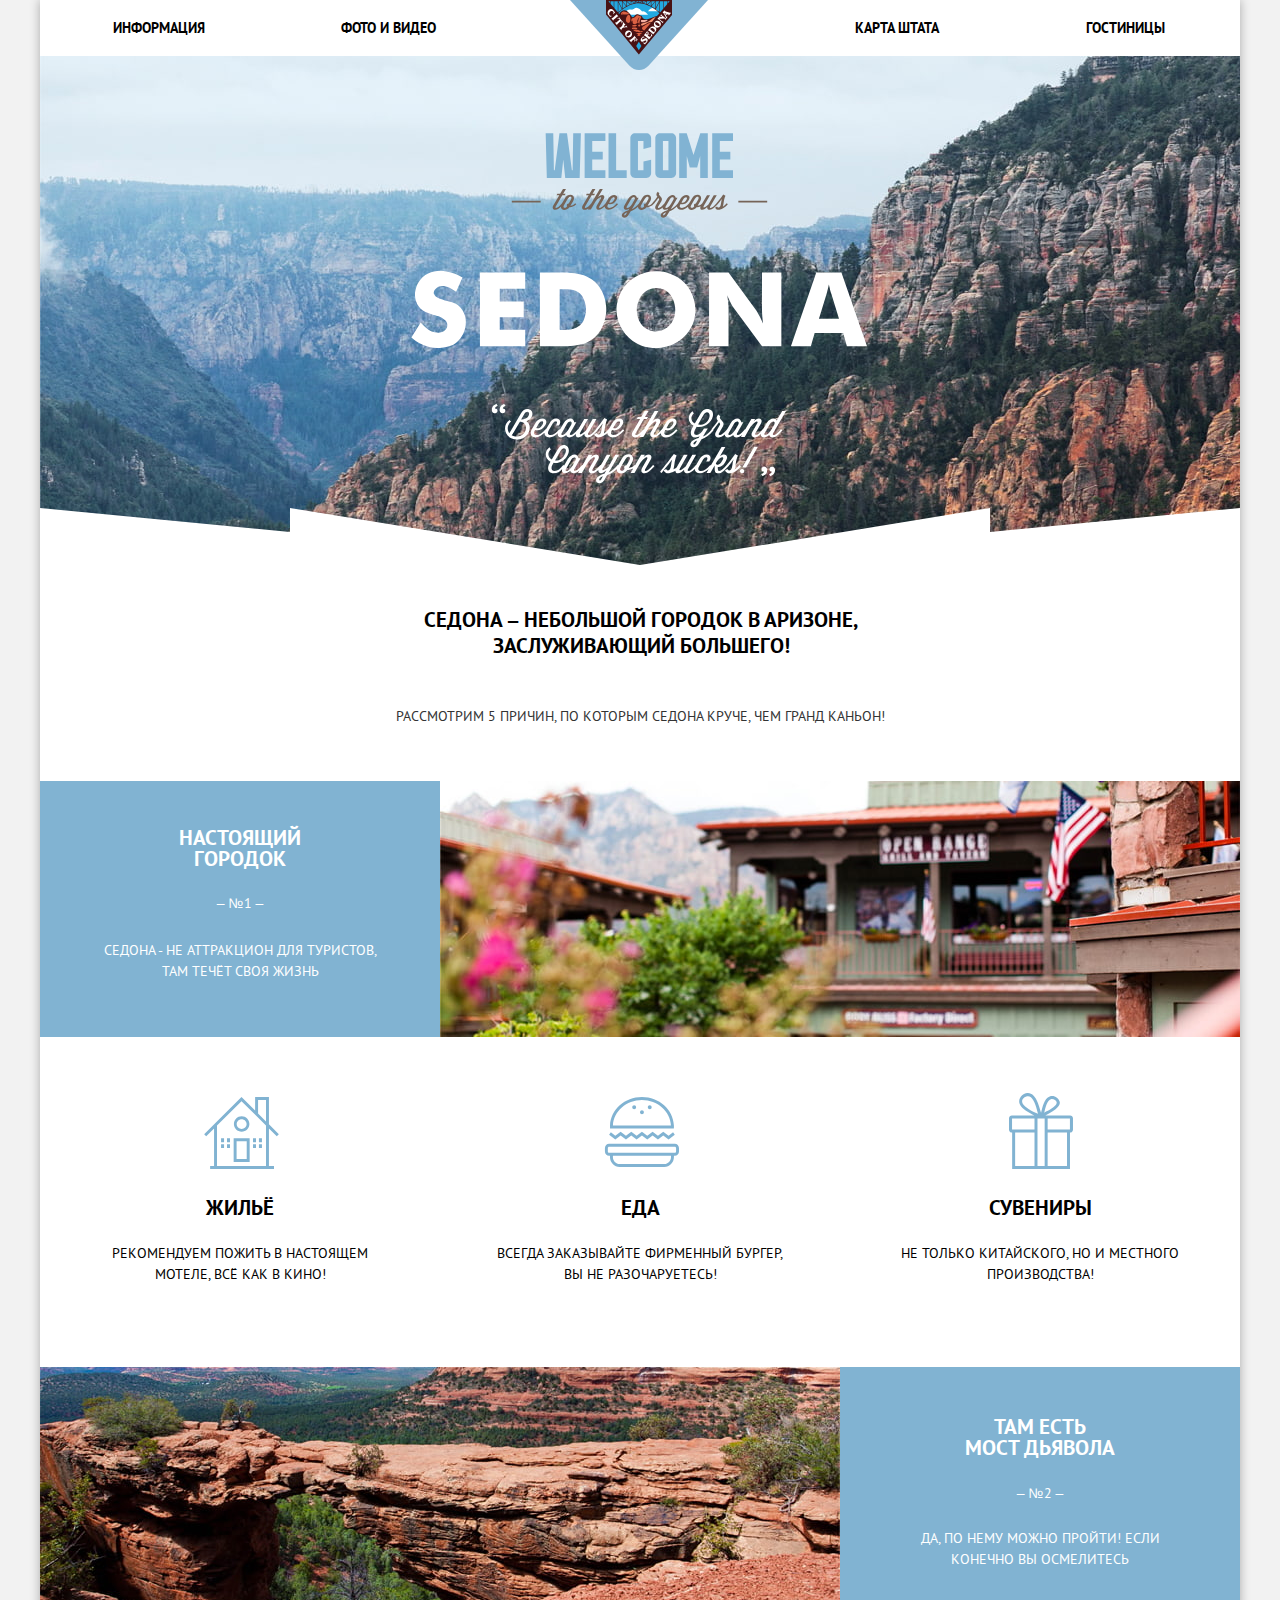
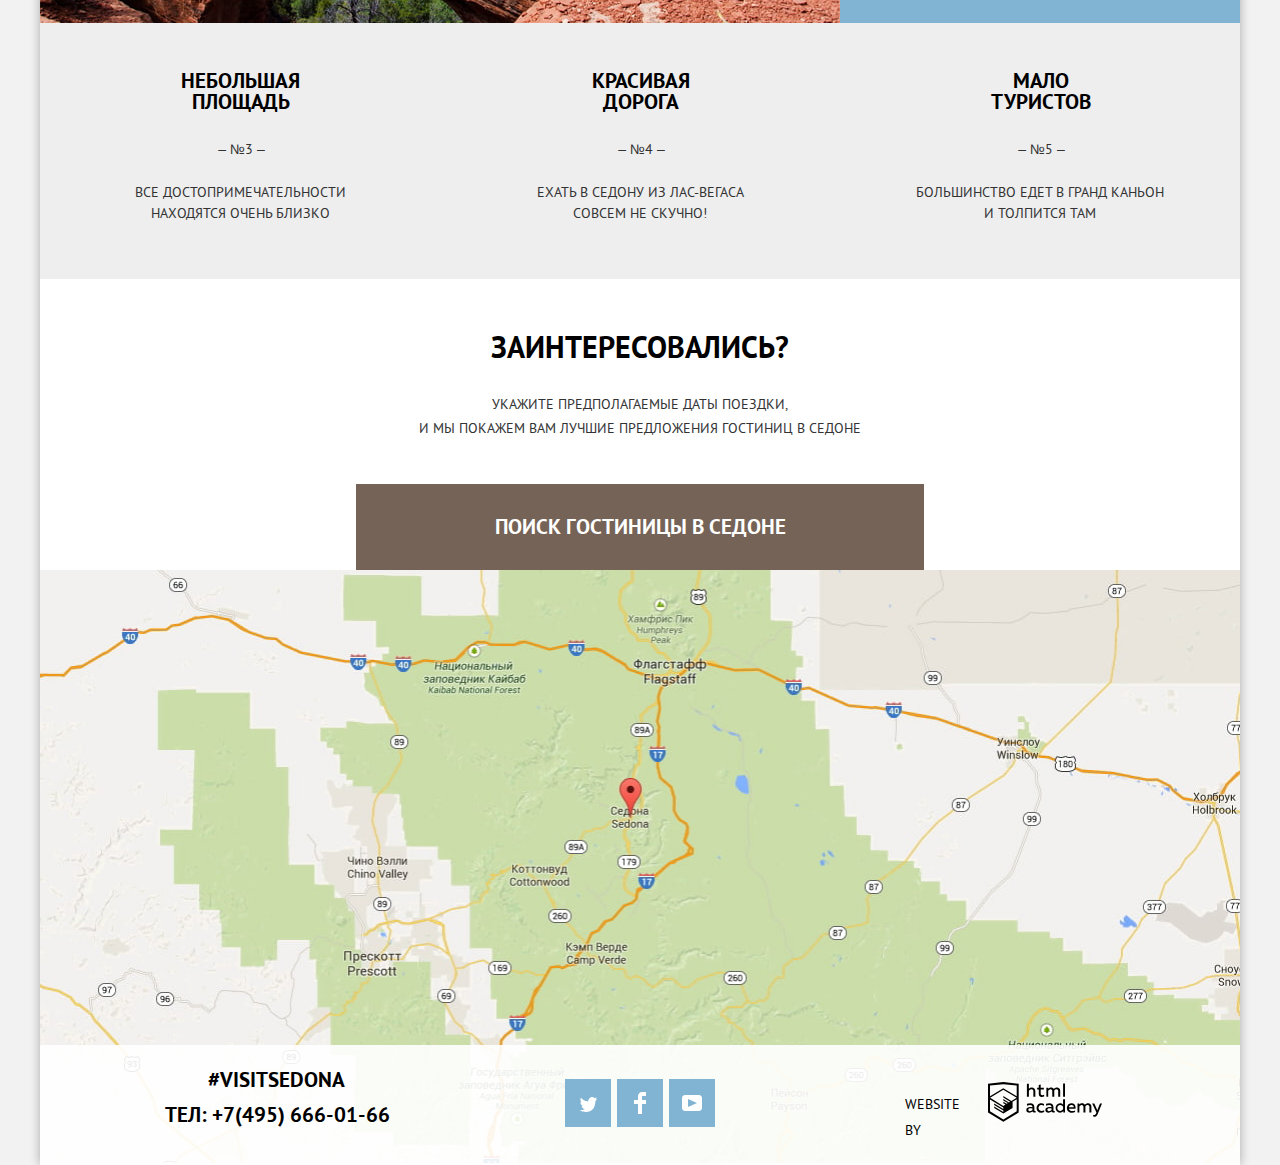
==== commit eac83d71: "исправления по д17" ====
--- a/index.html
+++ b/index.html
@@ -10,7 +10,7 @@
 
 <body class="page-body">
   <header class="main-header">
-    <img class="main-header-logo" src="img/logo.svg" width="138" height="70" alt="Логотип Седона">
+    <img class="main-header-logo" src="img/logo.svg" width="138"  height="70" alt="Логотип Седона">
     <nav class="main-navigation">
       <ul class="site-navigation">
         <li>
@@ -97,6 +97,7 @@
             <h2>Там есть<br>мост дьявола</h2>
             <span> ⁠– №2 ⁠– </span>
             <p>Да, по нему можно пройти! Если конечно вы осмелитесь</p>
+
           </div>
         </li>
 
@@ -120,7 +121,6 @@
               <span> ⁠– №5 ⁠– </span>
               <p>большинство едет в гранд каньон и толпится там</p>
             </li>
-
           </ul>
         </li>
       </ul>
--- a/css/style.css
+++ b/css/style.css
@@ -110,23 +110,25 @@
   font-weight: bold;
   color: var(--basic-bold-black);
   background-color: transparent;
-  grid-area: 1/1; 
 }
 
 .main-header {
   background-color: var(--basic-white);
-  display: grid;
-  height: 56px;
+  min-height: 56px;
+  position: relative; 
 }
 
 .site-navigation {
   list-style: none;
-  display: grid;
-  grid-template-columns: 1fr 1fr 1fr 1fr;
+  display: flex;
+  flex-wrap: wrap;
+  justify-content: space-around;
   margin: 0px;
-  padding: 0px 72px;
+  padding: 0px;
+  padding-left: 5px;
   text-align: center;
 }
+
 
 .site-navigation a:hover,
 .site-navigation a:visited:hover {
@@ -149,32 +151,16 @@
 
 .site-navigation li {
   padding-top: 15px;
-  width: 100px;
-}
-
-.site-navigation li:nth-child(1),
-.site-navigation li:nth-child(2) {
-  justify-self: start;
-  text-align: left;
-}
-
-.site-navigation li:nth-child(2) {
-  margin-left: -35px;
-}
-
-.site-navigation li:nth-child(3),
-.site-navigation li:nth-child(4) {
-  text-align: right;
-  justify-self: end;
+  width: 200px;
 }
 
 .site-navigation li:nth-child(3) {
-  margin-right: -37px;
+  margin-left: 280px;
 }
 
 .main-header-logo {
-  justify-self: center;
-  grid-area: 1/1;
+  position: absolute;
+  left: 530px;
   z-index: 1;
 }
 
@@ -369,7 +355,6 @@
   margin: 0px;
   padding: 0px;
   min-height: 256px;
-  
 }
 
 .features-item {
@@ -531,7 +516,7 @@
 .page-footer {
   color: var(--basic-bold-black);
   background-color: var(--basic-white);
-  height: 120px;
+  min-height: 120px;
 }
 
 .main-footer {
@@ -586,8 +571,8 @@
 }
 
 .footer-social a {
-  width: 46px;
-  height: 48px;
+  min-width: 46px;
+  min-height: 48px;
   display: block;
   background-color: var(--basic-blue);
   position: relative;
@@ -1225,6 +1210,8 @@
 
 .button-up,
 .button-down {
+  display: inline-block;
+  vertical-align: top;
   background: var(--basic-white);
   width: 20px;
   height: 22px;
@@ -1293,7 +1280,7 @@
   padding: 0px;
   grid-template-columns: 135px 1fr auto;
   margin-bottom: 1px;
-  height: 150px;
+  min-height: 150px;
   
 }
 
@@ -1306,6 +1293,7 @@
 .results-list h3 {
   margin-top: 24px;
   margin-left: 1px;
+  max-width: 750px;
 }
 
 .results-list .result-description {
@@ -1333,8 +1321,10 @@
 }
 
 .results-list .button-blue {
-  width: 110px;
-  height: 24px;
+  display: inline-block;
+  vertical-align: top;
+  min-width: 110px;
+  min-height: 24px;
   font-size: 14px;
   line-height: 21px;
   padding-top: 3px;
@@ -1342,6 +1332,8 @@
 }
 
 .results-list .button-brown {
+  display: inline-block;
+  vertical-align: top;
   width: 142px;
   height: 24px;
   font-size: 14px;
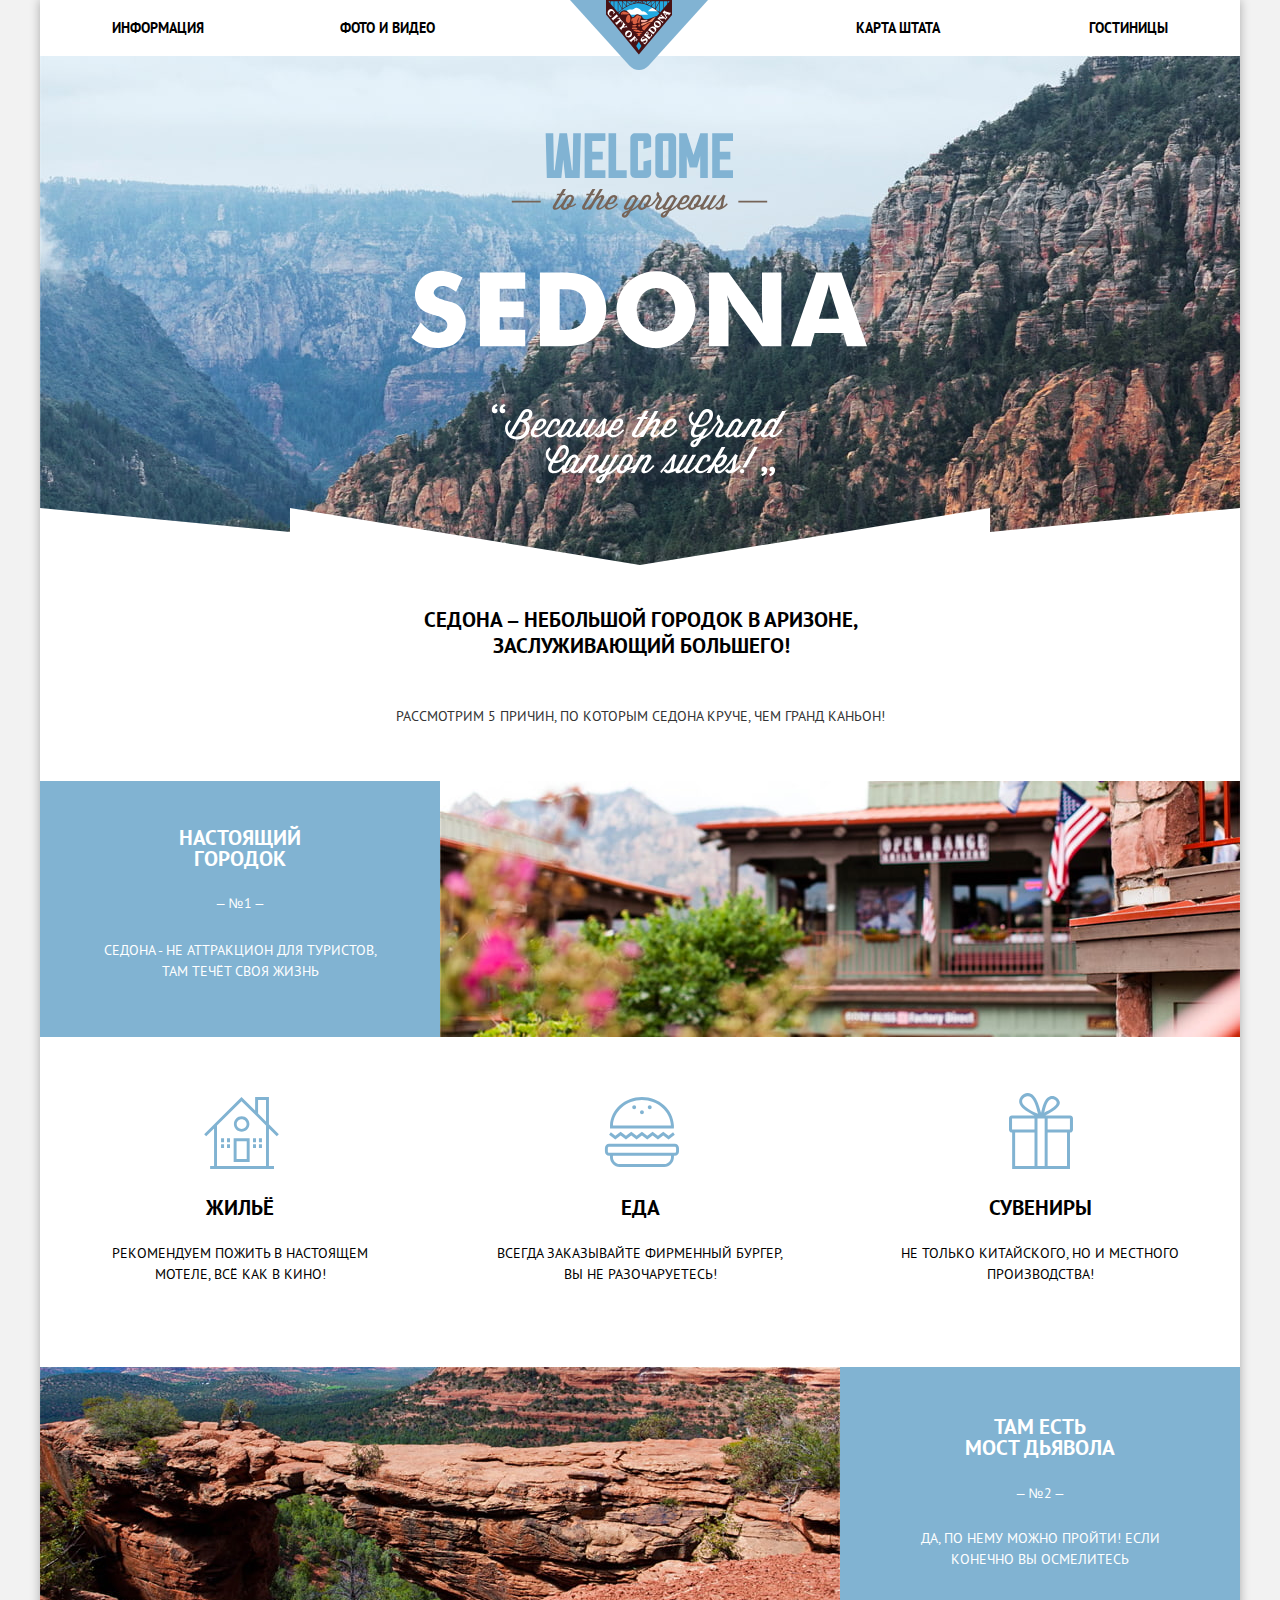
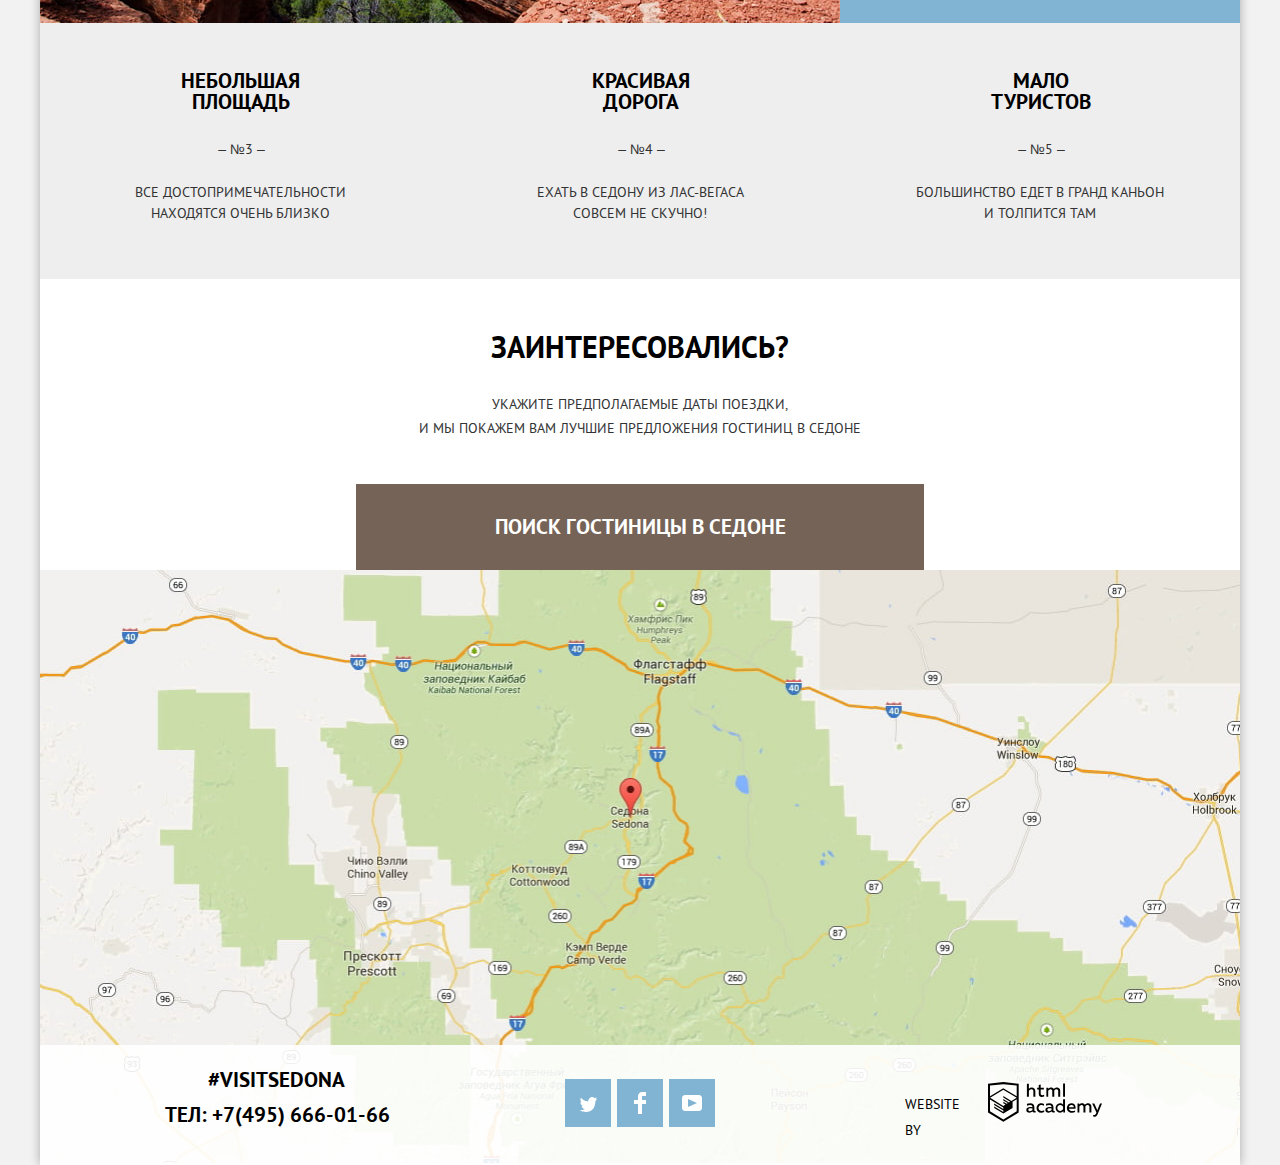
==== commit 8d05adf6: "исправления по б17" ====
--- a/css/style.css
+++ b/css/style.css
@@ -122,13 +122,11 @@
   list-style: none;
   display: flex;
   flex-wrap: wrap;
-  justify-content: space-around;
+  justify-content: space-between;
   margin: 0px;
-  padding: 0px;
-  padding-left: 5px;
+  padding: 0px 72px;
   text-align: center;
 }
-
 
 .site-navigation a:hover,
 .site-navigation a:visited:hover {
@@ -151,11 +149,21 @@
 
 .site-navigation li {
   padding-top: 15px;
-  width: 200px;
+  min-width: 200px;
+}
+
+.site-navigation li:nth-child(1),
+.site-navigation li:nth-child(2) {
+  text-align: left;
+}
+
+.site-navigation li:nth-child(3),
+.site-navigation li:nth-child(4) {
+  text-align: right;
 }
 
 .site-navigation li:nth-child(3) {
-  margin-left: 280px;
+  margin-left: 173px;
 }
 
 .main-header-logo {
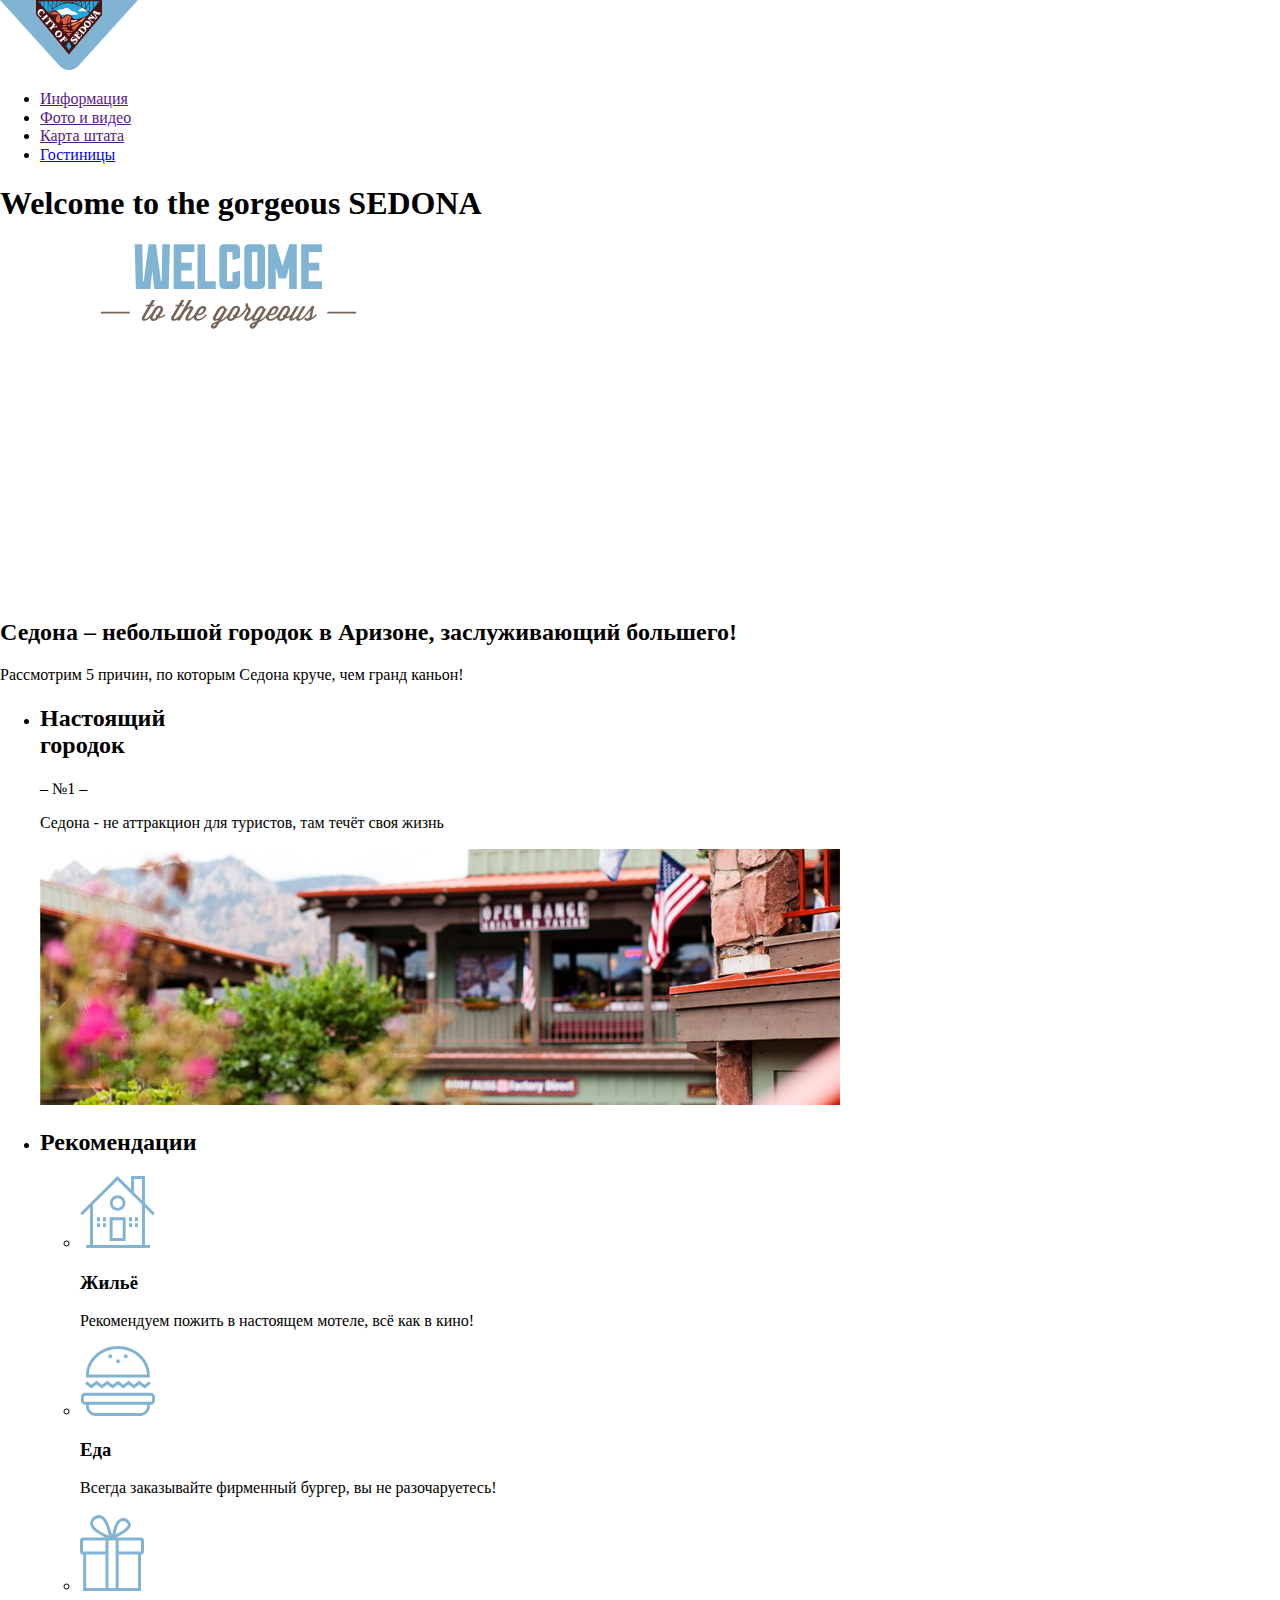
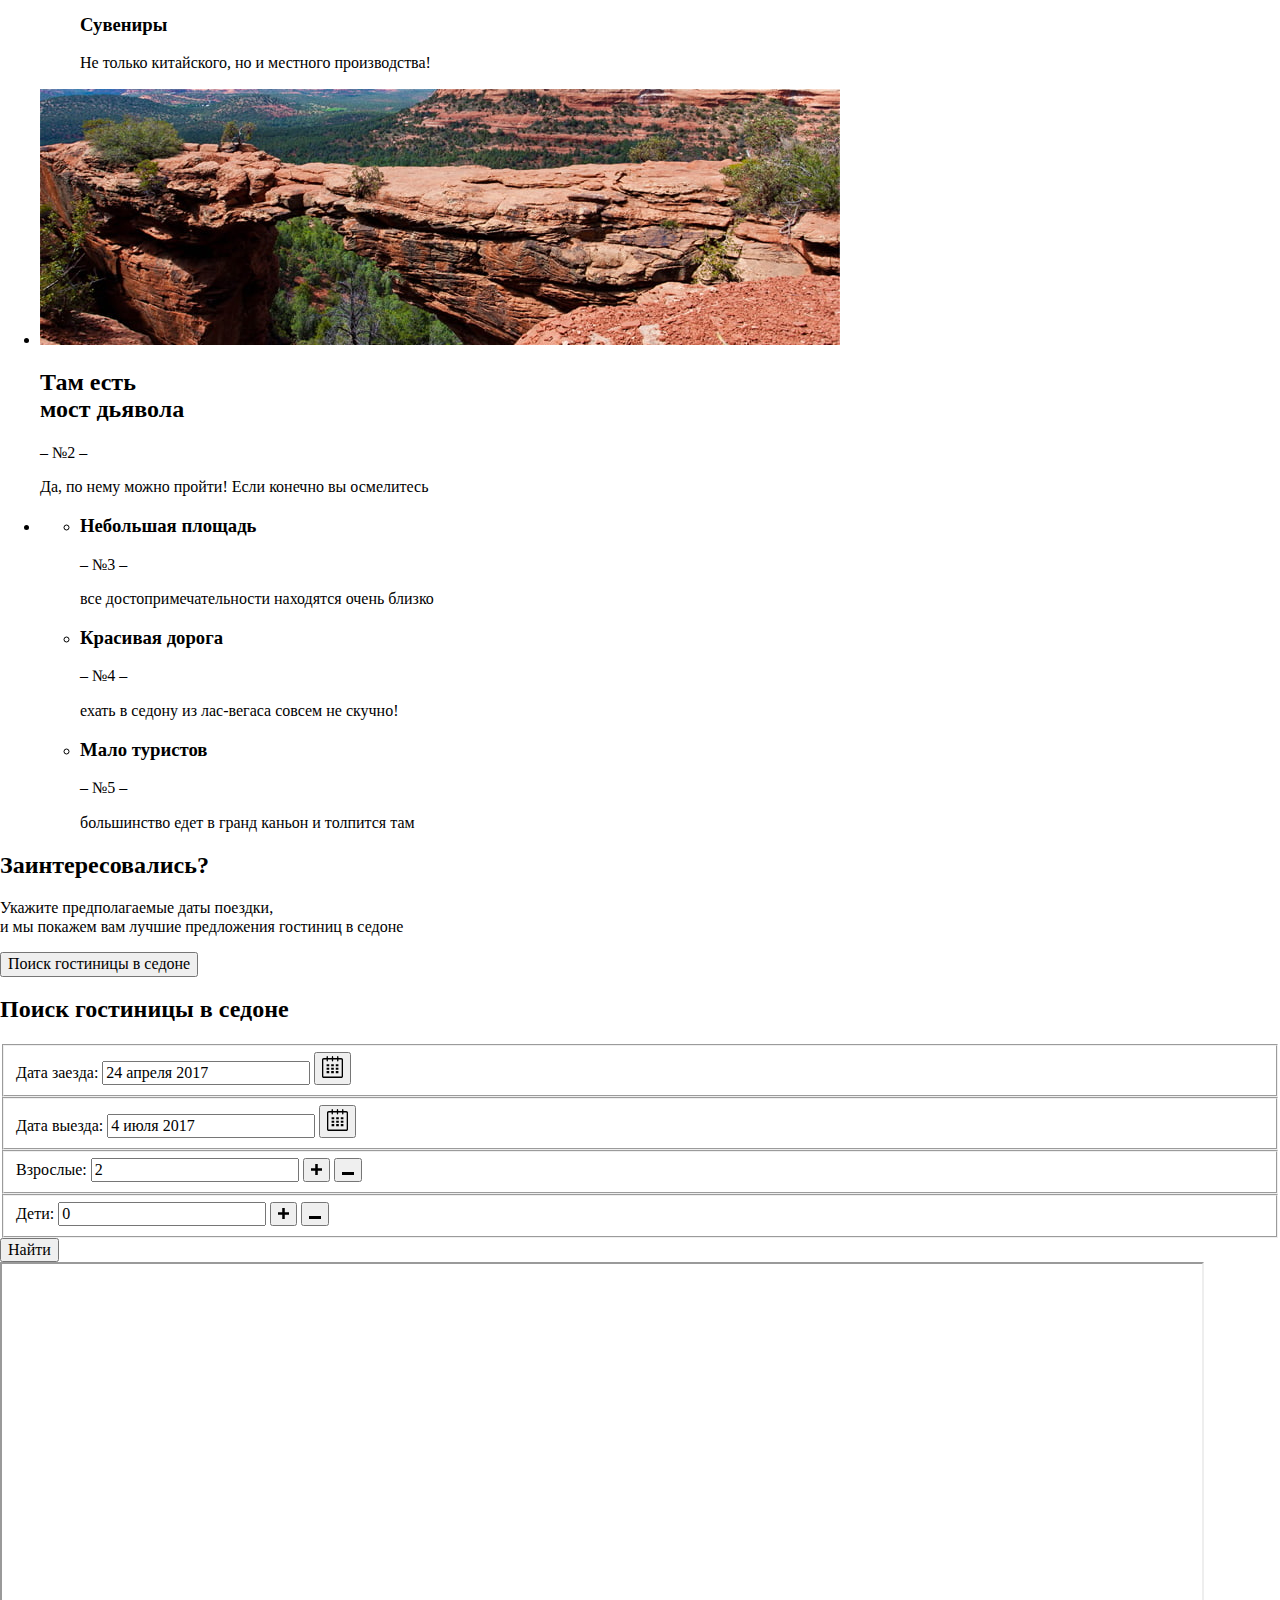
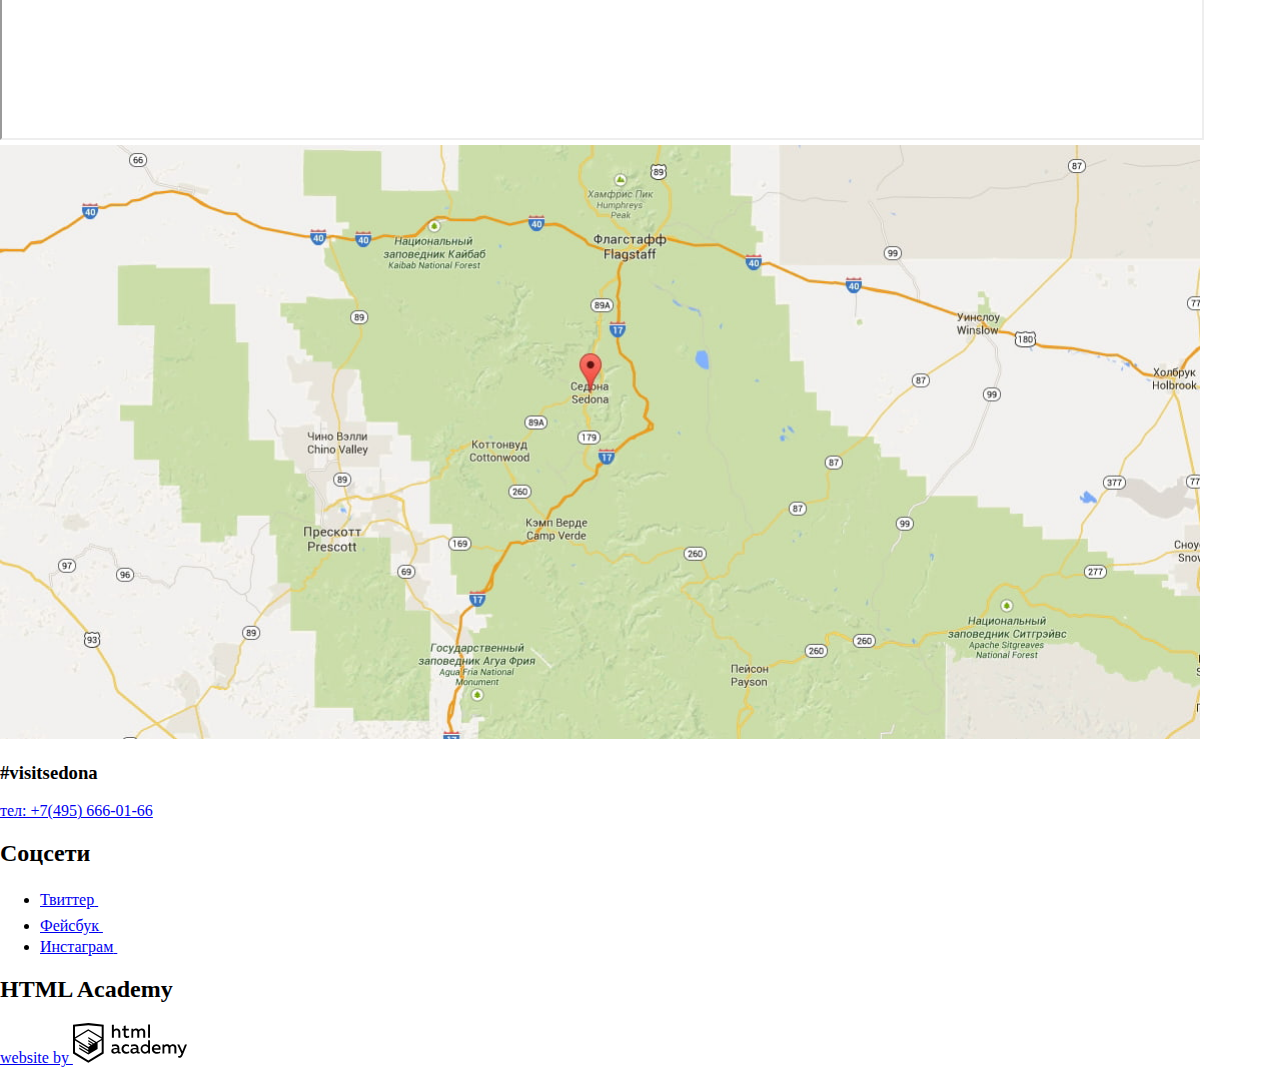
==== commit 675837b7: "обновил и подцепил мини стиль" ====
--- a/index.html
+++ b/index.html
@@ -5,7 +5,7 @@
   <meta charset="utf-8">
   <title>HTML Academy: Седона</title>
   <link href="css/normalize.css" rel="stylesheet">
-  <link href="css/style.css" rel="stylesheet">
+  <link href="style-minimized.css" rel="stylesheet">
 </head>
 
 <body class="page-body">
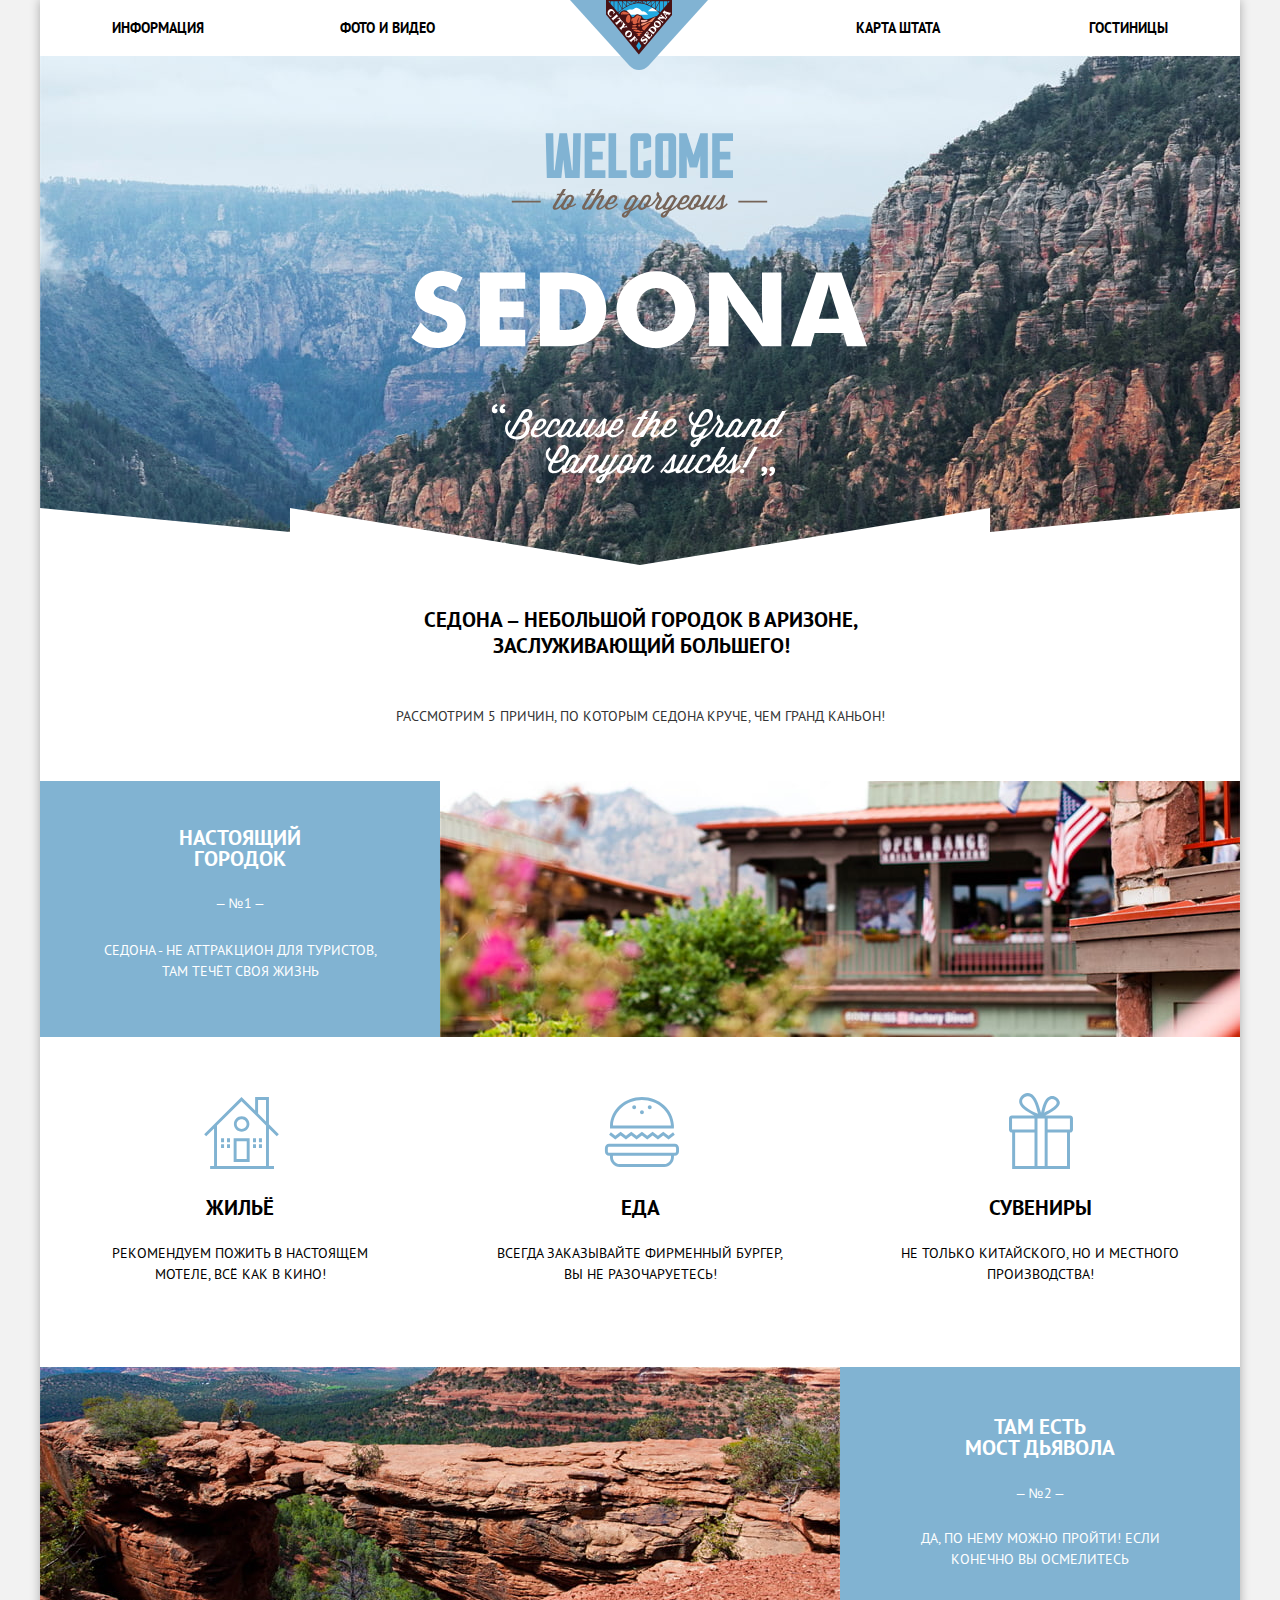
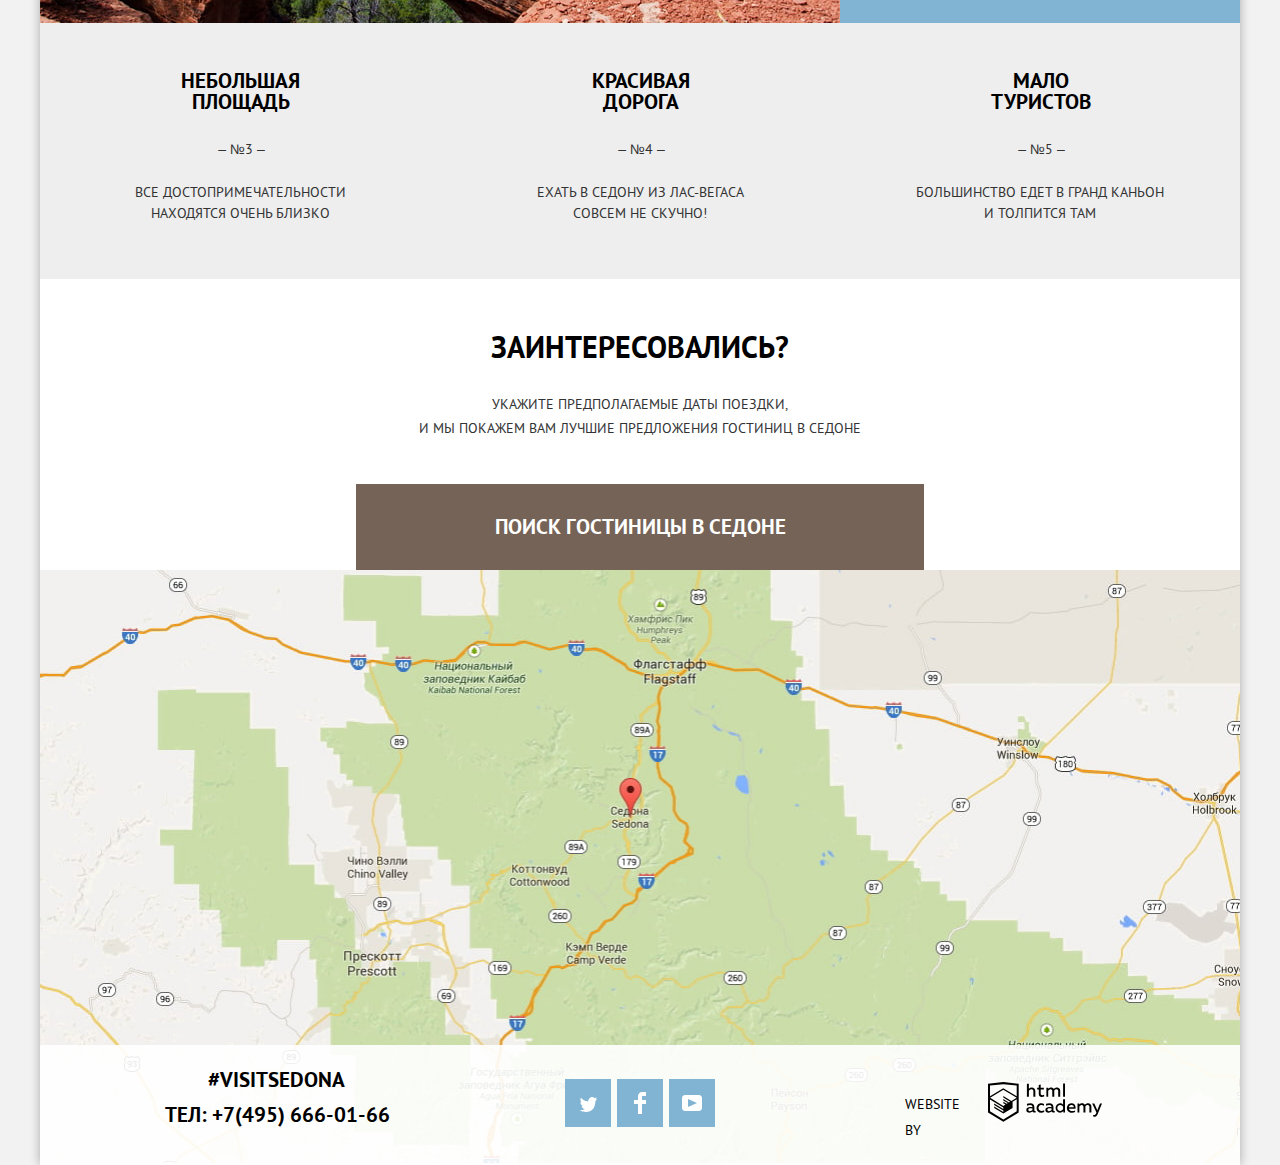
==== commit c6d2cb47: "исправление прицепа стиля" ====
--- a/index.html
+++ b/index.html
@@ -5,7 +5,7 @@
   <meta charset="utf-8">
   <title>HTML Academy: Седона</title>
   <link href="css/normalize.css" rel="stylesheet">
-  <link href="style-minimized.css" rel="stylesheet">
+  <link href="css/style-minimized.css" rel="stylesheet">
 </head>
 
 <body class="page-body">
--- a/css/style-minimized.css
+++ b/css/style-minimized.css
@@ -0,0 +1 @@
+:root{--basic-neutral-gray:#f2f2f2;--basic-white:#fff;--basic-blue:#81b3d2;--basic-gray:#eee;--basic-black:#333;--basic-bold-black:#000;--basic-brown-hover:#604e43;--basic-brown-active:#503e33;--basic-blue-hover:#669ec0;--basic-blue-active:#5496bd;--brown-text-opacity:rgba(255,255,255,0.5);--white-footer-opacity:rgba(255,255,255,0.9);--black-opacity:rgba(0,0,0,0.3);--max-opacity:rgba(0,0,0,0);--bar-opacity:rgba(255,255,255,0.3);--gray-button-direction:#cacaca;--rating-text:#666;--calendar:#a9a9a9;--hover-input:#ebebeb;--input-border:#e5e5e5;--special:#766357}@font-face{font-family:"PT Sans";font-style:normal;font-weight:400;src:local("PT Sans"),local(PTSans),url(../fonts/ptsans.woff2) format("woff2"),url(../fonts/ptsans.woff) format("woff")}@font-face{font-family:"PT Sans";font-style:normal;font-weight:700;src:local("PT Sans Bold"),local(PTSansBold),url(../fonts/ptsansbold.woff2) format("woff2"),url(../fonts/ptsansbold.woff) format("woff")}body{max-width:1200px;min-width:1200px;margin:0;padding:0;font-family:"PT Sans",Arial,sans-serif;font-size:14px;line-height:21px;font-weight:400;color:var(--basic-black);text-transform:uppercase;background-color:var(--basic-neutral-gray)}.page{height:100%}.page-body{min-height:100%;width:auto;max-width:1200px;margin-left:auto;margin-right:auto;box-shadow:0 0 10px var(--black-opacity);display:grid;grid-template-rows:min-content 1fr min-content;align-content:start}a{text-decoration:none}img{max-width:100%;height:auto}.visually-hidden{position:absolute;width:1px;height:1px;margin:-1px;border:0;padding:0;white-space:nowrap;clip-path:inset(100%);clip:rect(0 0 0 0);overflow:hidden}.main-navigation{font-size:14px;line-height:26px;font-weight:700;color:var(--basic-bold-black);background-color:transparent}.main-header{background-color:var(--basic-white);min-height:56px;position:relative}.site-navigation{list-style:none;display:flex;flex-wrap:wrap;justify-content:space-between;margin:0;padding:0 72px;text-align:center}.site-navigation a:hover,.site-navigation a:visited:hover{color:var(--basic-blue)}.site-navigation a{color:var(--basic-bold-black)}.site-navigation a:active,.site-navigation a:visited:active{color:var(--basic-bold-black);opacity:.3}.site-navigation a:visited{color:var(--basic-bold-black)}.site-navigation li{padding-top:15px;min-width:200px}.site-navigation li:nth-child(1),.site-navigation li:nth-child(2){text-align:left}.site-navigation li:nth-child(3),.site-navigation li:nth-child(4){text-align:right}.site-navigation li:nth-child(3){margin-left:173px}.main-header-logo{position:absolute;left:530px;z-index:1}.container{display:grid;grid-template-rows:min-content min-content auto;padding:0;margin:0}.welcome-highlight{height:509px;background:url(../img/mask.svg) no-repeat bottom,url(../img/main-background.jpg) no-repeat;background-color:var(--calendar)}.welcome-highlight img{padding:77px 371px}.main-description{background-color:var(--basic-white);min-height:216px}.main-description h2{font-size:21px;line-height:26px;font-weight:700;color:var(--basic-bold-black);text-align:center;margin-top:42px;margin-left:366px;width:470px}.main-description p{font-size:14px;line-height:26px;font-weight:400;color:var(--basic-black);text-align:center;margin-top:44px}.features-section{padding:0;margin:0}.features-list{display:grid;grid-template-rows:256px min-content 256px 256px;list-style:none}.feature{background-color:var(--basic-blue);padding:0;margin:0}.feature-first{display:grid;grid-template-columns:1fr 2fr}.feature-second{display:grid;grid-template-columns:2fr 1fr}.feature-container{display:grid;justify-items:center;align-items:center;margin:0;padding:0}.feature h2{font-size:21px;line-height:21px;font-weight:700;color:var(--basic-white);text-align:center}.feature-first h2{margin-top:42px}.feature-second h2{margin-top:46px}.feature span,.feature p{font-size:14px;line-height:21px;font-weight:400;color:var(--basic-white);text-align:center}.feature-first p{margin-top:19px;margin-bottom:51px;width:297px}.feature-second p{width:301px;margin-top:17px;margin-bottom:50px}.recommendation{background-color:var(--basic-white);min-height:330px;width:1200px}.recommend-list{list-style:none;display:flex;flex-wrap:wrap;justify-content:space-around;margin:0;padding:0;min-height:330px}.recommend-item{position:relative;text-align:center;margin-top:160px}.recommend-item svg{position:absolute;top:-100px;right:110px}.recommend-item .souvenirs-icon{top:-105px;right:116px}.recommend-item h3{font-size:21px;line-height:21px;font-weight:700;color:var(--basic-bold-black);margin-top:0}.recommend-item p{display:block;width:297px;font-size:14px;line-height:21px;font-weight:400;margin-top:25px;color:var(--basic-bold-black)}.features{background-color:var(--basic-gray);min-height:256px;z-index:4;width:1200px}.features-list{list-style:none;display:flex;flex-wrap:wrap;justify-content:space-between;margin:0;padding:0;min-height:256px}.features-item{text-align:center;margin-top:47px}.feature-third{margin-left:96px}.feature-fifth{margin-right:71px}.features-item h3{font-size:21px;line-height:21px;font-weight:700;width:119px;margin-top:0;color:var(--basic-bold-black);margin-left:45px}.features-item p{font-size:14px;line-height:21px;font-weight:400;margin-left:-25px;margin-top:22px;width:258px;color:var(--basic-black)}.features-item span{display:block;font-size:14px;line-height:21px;font-weight:400;width:51px;margin-top:27px;color:var(--basic-black);padding-left:80px}.hotels-search{background-color:var(--basic-white);margin:0;padding:0;position:relative;min-height:764px;z-index:2}.hotel-container{position:absolute;width:1200px;margin-top:0;height:291px;background-color:var(--basic-white);z-index:4}.hotels-search h2{margin:0;font-size:30px;line-height:24px;font-weight:700;color:var(--basic-bold-black);text-align:center;min-width:435px;padding-top:56px}.hotels-search p{display:block;font-size:14px;line-height:24px;font-weight:400;color:var(--basic-black);text-align:center;padding-top:19px;margin-bottom:44px}.search-button{padding:30px 125px;width:568px;right:316px;height:86px;margin-left:316px}.hotels-search iframe{border:none;margin-top:291px;height:474px;z-index:2;margin-bottom:-5px}.hotels-search img{position:absolute;top:291px;left:0;z-index:-1}.button{font-size:21px;line-height:26px;font-weight:700;text-align:center;color:var(--basic-white);vertical-align:middle;text-transform:uppercase;border:none}.button-brown{background-color:var(--special)}.button-brown:hover,.button-brown:focus{background-color:var(--basic-brown-hover)}.button-brown:active{background-color:var(--basic-brown-active);color:var(--brown-text-opacity);outline:none}.button-blue{background-color:var(--basic-blue);color:var(--basic-white)}.button-blue:hover,.button-blue:focus{background-color:var(--basic-blue-hover);color:var(--basic-white)}.button-blue:active{background-color:var(--basic-blue-active);color:var(--brown-text-opacity);outline:none}.page-footer{color:var(--basic-bold-black);background-color:var(--basic-white);min-height:120px}.main-footer{background:var(--white-footer-opacity);z-index:4}.footer-container{display:grid;grid-template-columns:repeat(3,1fr);align-items:center}.footer-contacts{color:var(--basic-bold-black);margin:0}.footer-contacts h3{font-size:21px;line-height:26px;font-weight:700;margin-top:22px;margin-left:168px;width:166px}.footer-contacts p{font-size:21px;line-height:26px;font-weight:700;margin-left:125px;margin-top:-12px}.footer-contacts a{color:var(--basic-bold-black)}.footer-social{justify-self:center;text-align:center}.footer-social ul{list-style:none;margin:0 auto;padding:0;display:grid;gap:6px;grid-template-columns:1fr 1fr 1fr}.footer-social a{min-width:46px;min-height:48px;display:block;background-color:var(--basic-blue);position:relative;margin-top:11px}.footer-social svg{fill:var(--basic-white)}.footer-social .twitter{position:absolute;top:16px;left:15px}.footer-social .fb{position:absolute;top:13px;left:17px}.footer-social .youtube{position:absolute;top:16px;left:13px}.footer-copyright{font-size:14px;line-height:26px;font-weight:400;color:var(--basic-bold-black);justify-self:end;margin-top:17px;margin-right:138px;position:relative}.footer-copyright span{position:absolute;width:74px;right:123px;top:9px}.copyright-button svg:hover,.copyright-button svg:focus{fill:var(--basic-blue-hover)}.copyright-button svg:active,.social-button:active > svg{opacity:.3}.copyright-button span{color:var(--basic-bold-black)}.modal{background-color:var(--basic-white);z-index:3}.modal-hotels{position:absolute;width:568px;height:395px;top:290px;left:316px}.modal-hotels form{height:285px;width:457px;display:flex;flex-wrap:wrap;flex-direction:row;margin-top:55px;margin-left:55px;position:relative}.modal-show-up{animation-name:lift-up;animation-duration:1s;transform:translateY(-395px)}.modal-show-down{animation-name:lift-down;animation-duration:1s}.search-form fieldset{display:flex;justify-content:space-between;align-content:center;font-family:inherit;font-style:normal;color:var(--basic-bold-black);text-transform:uppercase;font-weight:700;font-size:14px;line-height:26px;height:38px;border:none;margin:0;padding:0}.search-form .date-container{width:457px;position:relative}.search-form .date-container:nth-child(2){margin-top:2px}.date-container button{position:absolute;left:429px;top:6px;width:21px;height:23px;border:none;padding:0;background-color:inherit}.count-container .cross{position:absolute;left:200px;top:10px;width:11px;height:11px;border:none;padding:0;background-color:inherit}.count-container .minus{position:absolute;left:126px;top:8px;width:11px;height:11px;border:none;padding:0;background-color:inherit}.children-container .cross{left:205px}.children-container .minus{left:129px}.modal-hotels input{border:none;background-color:var(--basic-neutral-gray);height:38px;width:331px;font-family:inherit;font-style:inherit;text-transform:inherit;font-weight:inherit;font-size:inherit;line-height:inherit;padding:0}.modal-hotels input:hover,.modal-hotels input:focus{background-color:var(--hover-input)}.modal-hotels input:active{background-color:var(--basic-white);outline:2px solid var(--input-border);outline-offset:-2px}.date-container input{padding-left:15px}.count-container .adults::-webkit-inner-spin-button,.count-container .adults::-webkit-outer-spin-button,.count-container .children::-webkit-inner-spin-button,.count-container .children::-webkit-outer-spin-button{-webkit-appearance:none;-moz-appearance:none;appearance:none;margin:0}.count-container .adults,.count-container .adults,.count-container .children,.count-container .children{-moz-appearance:textfield}.modal-hotels .count-container{width:228px;position:relative;margin-top:4px}.search-form .adults,.search-form .children{width:114px;text-align:center}.modal-hotels label{height:26px;width:100px;padding-top:6px}.modal-hotels .children-label{padding-left:50px;width:auto}.modal-button{align-self:flex-end;width:458px;height:58px;text-align:center}.calendar svg,.cross svg,.minus svg{fill:var(--calendar)}.calendar:hover svg,.cross:hover svg,.calendar:focus svg,.minus:focus svg,.cross:focus svg,.minus:hover svg{fill:var(--basic-bold-black)}.calendar:active svg,.cross:active svg,.minus:active svg{fill:var(--basic-blue-hover)}.modal-off{display:none}.modal-error{animation:shake .6s}@keyframes lift-up{from{transform:translateY(0px)}100%{transform:translateY(-395px);display:none}}@keyframes lift-down{from{transform:translateY(-395px)}100%{transform:translateY(0px)}}@keyframes shake{0%,100%{transform:translateX(0)}10%,30%,50%,70%,90%{transform:translateX(-10px)}20%,40%,60%,80%{transform:translateX(10px)}}.inner-page-container{display:grid;grid-template-rows:min-content min-content auto;padding:0;margin:0}.inner-page .current-navigation,.inner-page .current-navigation:visited{color:var(--special)}.filter-form{color:var(--basic-white);background:url(../img/filter-background.jpg) no-repeat;background-color:var(--calendar);min-width:1200px;min-height:217px;display:grid;grid-template-columns:1fr 1fr 1fr}.hotel-filter ul{list-style:none;margin:0;padding:0}.hotel-filter legend{margin:0;padding:0;font-family:inherit;font-style:normal;font-weight:700;font-size:16px;line-height:21px}.checkbox-container label{padding-left:40px}.check_box{position:absolute;margin-left:-40px;background-image:url(../img/checkbox-off.svg);width:23px;height:23px}.check_input:focus + .check_box{outline:3px solid var(--basic-bold-black)}.check_input:checked + .check_box{width:26px;background-image:url(../img/checkbox-on.svg)}.check_input:disabled + .check_box{background-image:url(../img/checkbox-disabled-off.svg)}.check_input:disabled:checked + .check_box{width:26px;background-image:url(../img/checkbox-on-disabled.svg)}.checkbox-container,.price-container{margin:0;margin-top:27px;padding:0;border:none}.checkbox-container li{margin-top:25px}.hotel-options{margin-left:72px}.hotel-type{margin-left:-72px}.price-container{margin-left:10px}.filter-item{margin:0;padding:0;border:none;width:260px}.range-filter{width:317px;margin-top:11px}.filter-item legend{font-size:16px;line-height:21px;text-transform:uppercase;font-weight:700}.range-controls{position:relative;height:40px;padding-top:20px;border-radius:5px}.range-controls .scale{height:2px;background:var(--bar-opacity)}.range-controls .bar{width:70%;height:2px;background:var(--basic-white)}.range-controls .toggle{position:absolute;top:11px;width:4px;height:4px;padding:0;border:8px solid var(--basic-white);background-color:var(--gray-button-direction);border-radius:50%;box-shadow:0 2px 1px 0 var(--calendar);cursor:pointer}.range-controls .toggle:hover{border:9px solid var(--basic-white)}.price-controls{display:flex;position:relative;justify-content:space-between;border:2px solid var(--basic-white);border-radius:2px;height:32px}.price-controls .border-side{position:absolute;background-color:var(--basic-white);width:2px;height:22px;top:6px;left:156px}.price-controls label{text-transform:uppercase;font-family:inherit;font-size:14px;line-height:inherit}.price-controls label:first-child{margin-left:65px}.price-controls label:last-child{margin-right:42px}.price-controls input{width:35px;margin-left:-1px;margin-top:-2px;height:32px;text-align:left;color:var(--basic-white);border:none;border-radius:5px;background:var(--max-opacity);font-family:inherit;font-size:14px;line-height:inherit}.price-controls input::-webkit-inner-spin-button,.price-controls input::-webkit-outer-spin-button{-webkit-appearance:none;-moz-appearance:none;appearance:none;margin:0}.price-controls input{-moz-appearance:textfield}.filter-button{background:var(--max-opacity);border:2px solid var(--basic-white);border-radius:2px;color:var(--basic-white);width:137px;height:36px;margin-top:-6px;margin-left:85px;text-transform:uppercase;font-family:inherit;font-size:14px;line-height:inherit}.filter-button:hover{background:var(--basic-white);color:var(--basic-bold-black)}.sort-results{background-color:var(--basic-white);margin-bottom:2px;display:flex;min-height:86px}.sort-results h2,.sort-results span{font-size:21px;line-height:26px;font-weight:700;color:var(--basic-bold-black);margin-top:30px}.sort-results h2{margin-left:73px}.sort-results span{margin-left:5px}.sort-results p,.sort-list li{font-size:12px;line-height:18px;font-weight:400;color:var(--basic-bold-black)}.sort-results p{margin-top:5px;margin-left:46px;align-self:center}.sort-list{list-style:none;display:flex;margin:0;padding:0}.sort-results li{margin-left:33px;margin-top:-5px;align-self:center}.sort-results li:first-child{margin-left:40px}.sort-list a{color:var(--black-opacity);border:none;border-bottom:1px dotted var(--basic-blue-hover);background-color:var(--basic-white);padding:0;font-size:12px;line-height:18px;text-transform:uppercase}.sort-list .sort-enabled a{color:var(--basic-blue);border:none}.sort-list a:hover,.sort-list a:focus{color:var(--basic-blue)}.sort-list a:active{outline:none;color:var(--basic-bold-black)}.up-down-filter{margin-left:auto;align-self:center;margin-right:65px}.button-up,.button-down{display:inline-block;vertical-align:top;background:var(--basic-white);width:20px;height:22px;margin-top:13px}.button-up svg{transform:rotate(-180deg) translateX(-1px) translateY(4px);fill:var(--gray-button-direction)}.button-down{margin-left:0}.button-down svg{transform:translateX(1px) translateY(-4px);fill:var(--gray-button-direction)}.button-up:focus svg,.button-down:focus svg,.button-up:hover svg,.button-down:hover svg{fill:var(--basic-bold-black)}.button-up:active svg,.button-down:active svg{fill:var(--basic-blue);outline:none}.up-down-filter .active{fill:var(--basic-blue)}.results-list{list-style:none;grid-template-rows:1fr 1fr 1fr;margin:0;padding:0}.results .hotel-name{font-size:21px;line-height:26px;font-weight:700;color:var(--basic-bold-black)}.results p{font-size:14px;line-height:21px;font-weight:400;color:var(--basic-black)}.results-list li{background-color:var(--basic-white);display:grid;margin:0;padding:0;grid-template-columns:135px 1fr auto;margin-bottom:1px;min-height:150px}.results-list img{display:block;margin-left:72px;margin-top:29px}.results-list h3{margin-top:24px;margin-left:1px;max-width:750px}.results-list .result-description{margin-left:100px;margin-bottom:30px}.results-list .description-container{display:grid;grid-template-columns:min-content min-content}.results-list .type{width:107px;height:21px;margin-top:-14px;margin-left:2px}.results-list .price{width:96px;height:21px;margin-top:-14px;margin-left:8px}.results-list .button-blue{display:inline-block;vertical-align:top;min-width:110px;min-height:24px;font-size:14px;line-height:21px;padding-top:3px;margin-left:2px}.results-list .button-brown{display:inline-block;vertical-align:top;width:142px;height:24px;font-size:14px;line-height:21px;padding-top:3px;margin-left:2px}.results-list .rating{margin-top:91px;margin-right:73px;height:27px;width:110px;text-align:center}.rating-container{display:flex}.results-list .rating{background-color:var(--basic-neutral-gray);color:var(--rating-text);padding-top:3px}.stars{background:url(../img/star.svg) space round;margin-top:28px;margin-right:-112px;height:17px;width:112px}.four-stars{width:93px}.three-stars{width:68px}.two-stars{width:43px}.hotel-page:hover .hotel-name,.hotel-page:visited:hover .hotel-name{color:var(--basic-blue)}.hotel-page:active .hotel-name,.hotel-page:visited:active .hotel-name{color:var(--basic-bold-black);opacity:.3}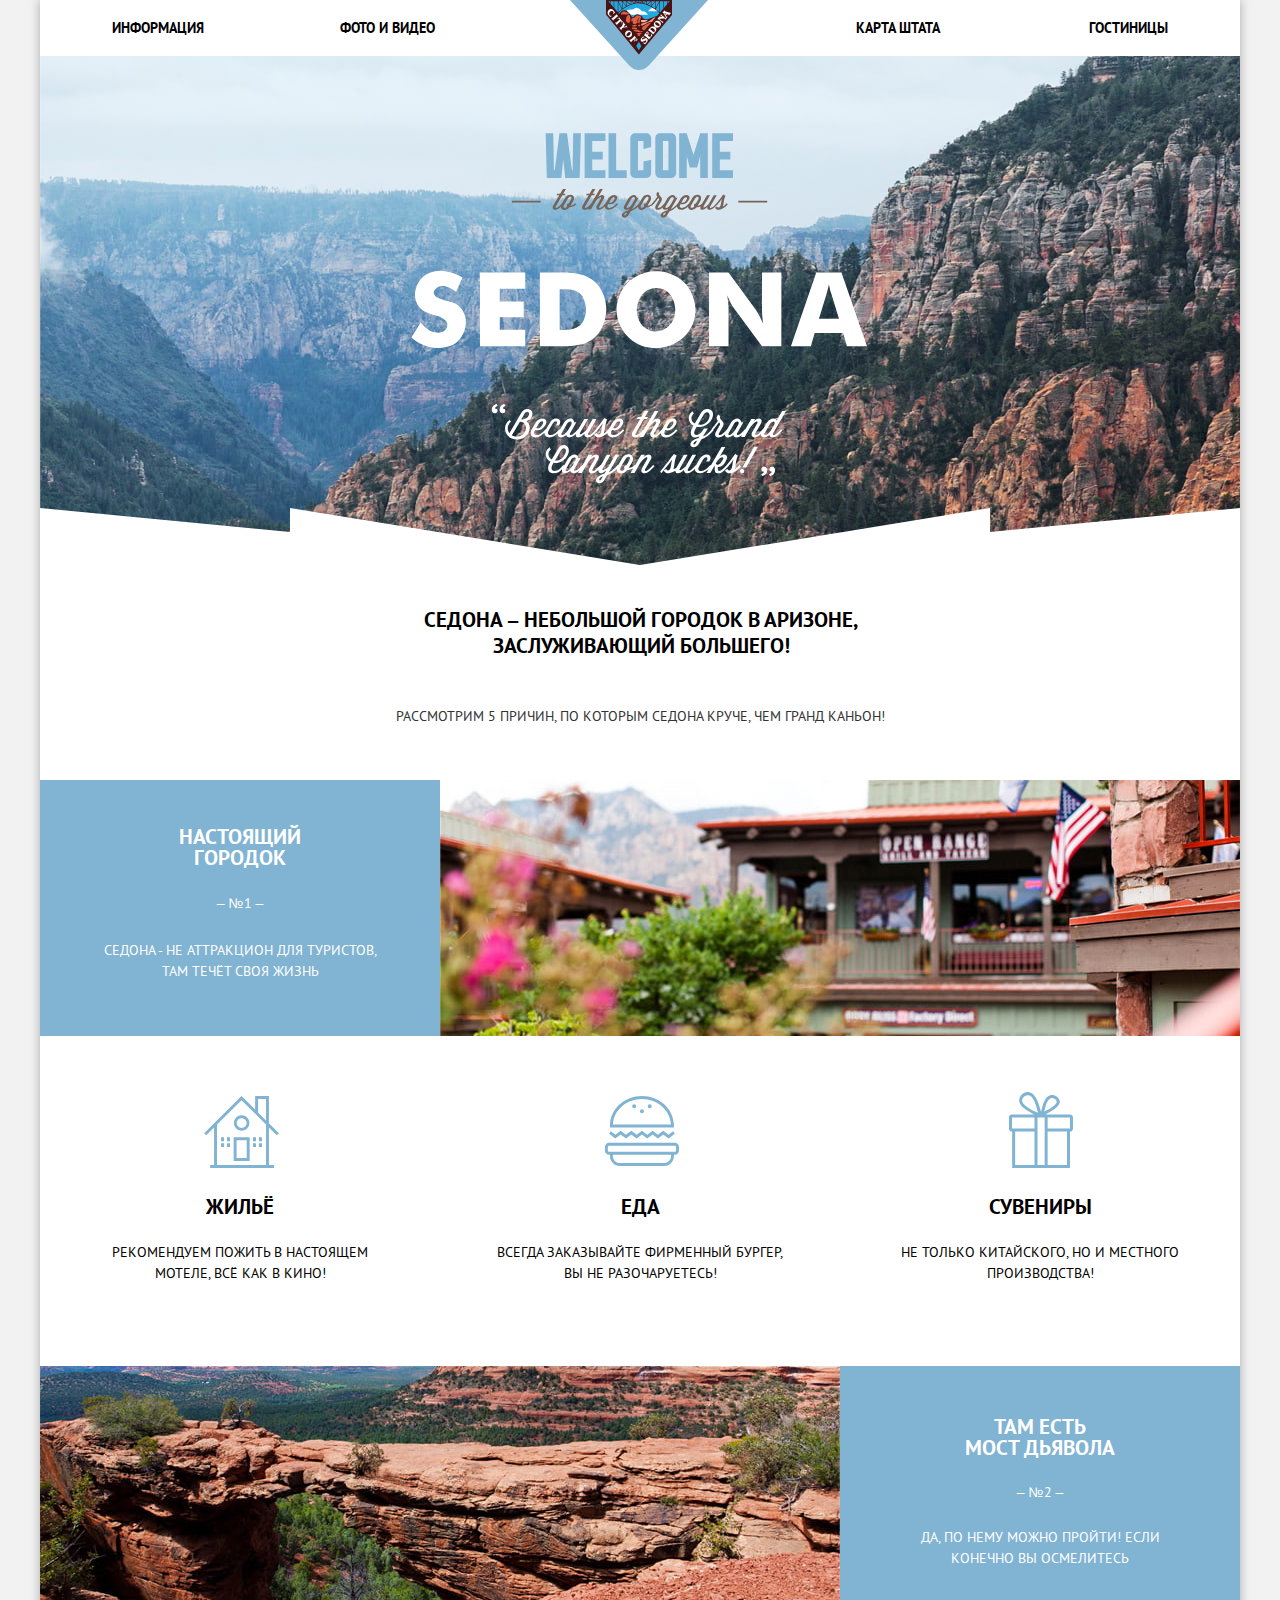
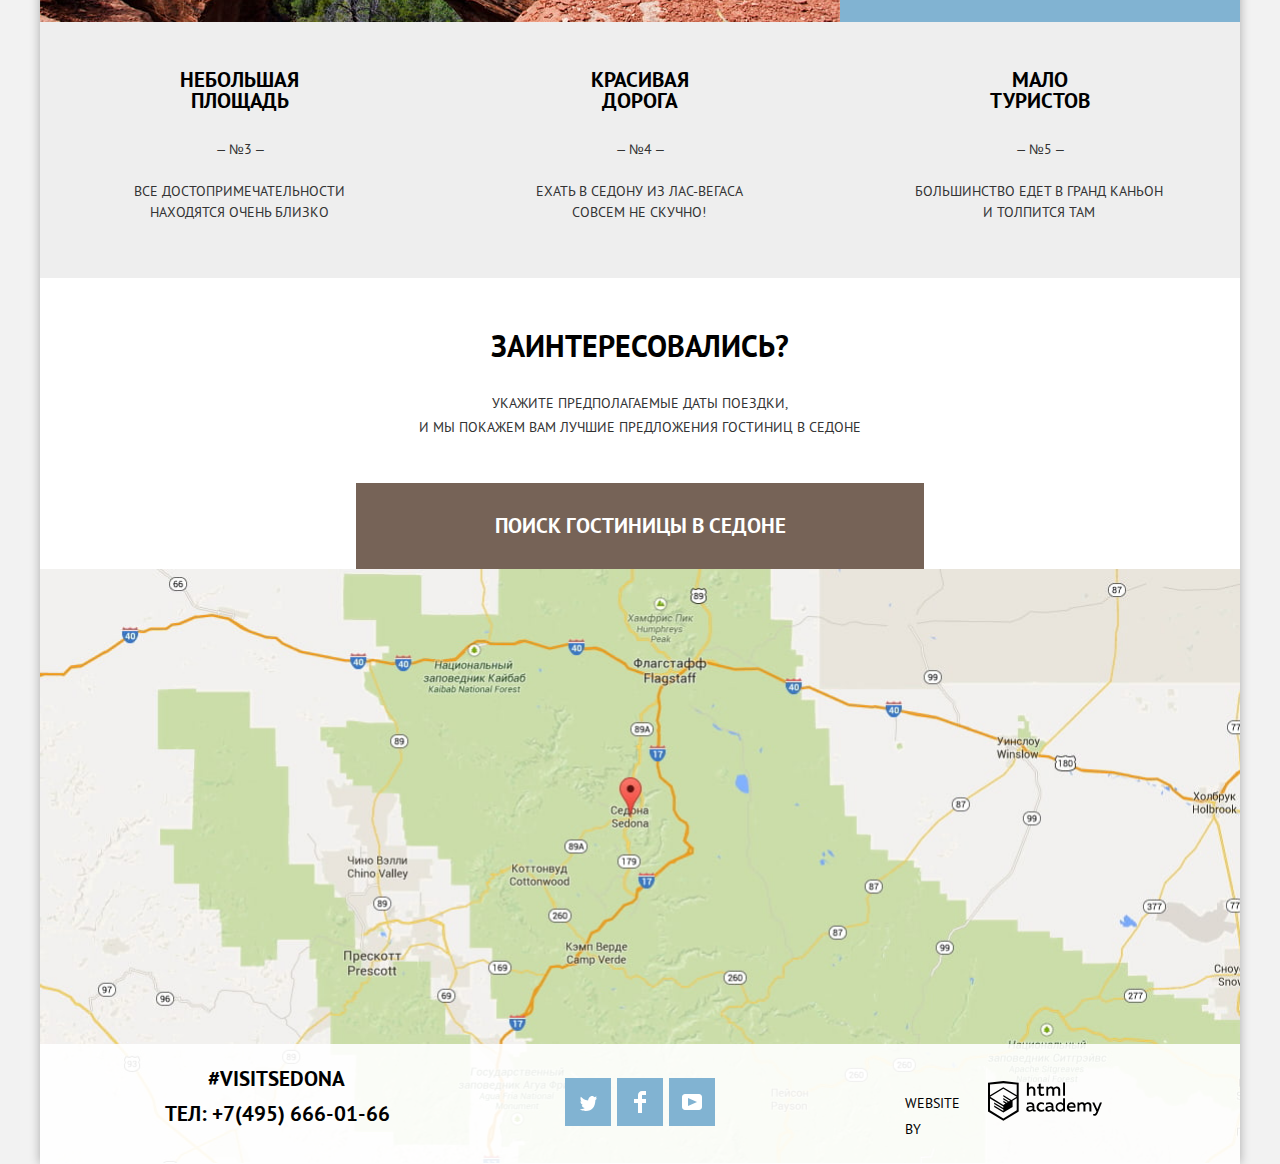
==== commit 3fc134ed: "переделка б4 и правки по д19" ====
--- a/index.html
+++ b/index.html
@@ -10,7 +10,7 @@
 
 <body class="page-body">
   <header class="main-header">
-    <img class="main-header-logo" src="img/logo.svg" width="138"  height="70" alt="Логотип Седона">
+    <img class="main-header-logo" src="img/logo.svg" width="138" height="70" alt="Логотип Седона">
     <nav class="main-navigation">
       <ul class="site-navigation">
         <li>
@@ -36,53 +36,68 @@
       <img src="img/welcome.svg" width="457" height="351" alt="Welcome to the gorgeous SEDONA">
     </section>
 
-    <section class="main-description">
-      <h2>Седона ⁠– небольшой городок в Аризоне, заслуживающий большего!</h2>
-      <p>Рассмотрим 5 причин, по которым Седона круче, чем гранд каньон!</p>
-    </section>
-
-
-    <section class="features-section">
+    <section class="feature-section">
+      <div class="main-description">
+        <h2>Седона ⁠– небольшой городок в Аризоне, заслуживающий большего!</h2>
+        <p>Рассмотрим 5 причин, по которым Седона круче, чем гранд каньон!</p>
+      </div>
+
       <ul class="features-list">
 
-        <li class="feature feature-first">
-          <div class="feature-container">
-            <h2>Настоящий<br>городок</h2>
-            <span> ⁠– №1 ⁠– </span>
-            <p>Седона - не аттракцион для туристов, там
-              течёт своя жизнь</p>
+        <li class="feature">
+          <div class="feature-first">
+            <div class="feature-container">
+              <h2>Настоящий<br>городок</h2>
+              <span> ⁠– №1 ⁠– </span>
+              <p>Седона - не аттракцион для туристов, там
+                течёт своя жизнь</p>
+            </div>
+            <img src="img/town.jpg" width="800" height="256" alt="Настоящий городок">
           </div>
-          <img src="img/town.jpg" width="800" height="256" alt="Настоящий городок">
-        </li>
-
-        <li class="recommendation">
-          <h2 class="visually-hidden">Рекомендации</h2>
+
           <ul class="recommend-list">
-
+            <h2 class="visually-hidden">Рекомендации</h2>
             <li class="recommend-item">
               <svg width="75" height="72" viewBox="0 0 75 72" fill="none" xmlns="http://www.w3.org/2000/svg">
-                <path fill-rule="evenodd" clip-rule="evenodd" d="M45.656 65.033H29.656V41.21H45.656V65.033ZM42.718 44.134H32.593V62.11H42.718V44.134Z" fill="#81B3D2"/>
-                <path fill-rule="evenodd" clip-rule="evenodd" d="M72.771 39.253L74.847 37.185L64.939 27.32V0H51.127V13.567L37.5 0L0.151993 37.185L2.22899 39.253L10.061 31.458V69.076H6.12399V72H69.999V69.076H64.94V31.458L72.771 39.253ZM62.002 69.076H12.999V28.534L37.5 4.149L62.002 28.534V69.076ZM54.064 16.492L62.002 24.394V2.924H54.064V16.492Z" fill="#81B3D2"/>
-                <path fill-rule="evenodd" clip-rule="evenodd" d="M37.656 34.7929C33.376 34.7929 29.906 31.3409 29.906 27.0799C29.906 22.8209 33.375 19.3669 37.656 19.3669C41.935 19.3669 45.406 22.8209 45.406 27.0799C45.406 31.3409 41.935 34.7929 37.656 34.7929ZM42.625 27.0799C42.625 24.3489 40.4 22.1349 37.656 22.1349C34.911 22.1349 32.686 24.3489 32.686 27.0799C32.686 29.8119 34.91 32.0279 37.656 32.0279C40.4 32.0279 42.625 29.8119 42.625 27.0799ZM17.061 41.2099H20.061V45.1289H17.061V41.2099ZM25.999 41.2099H22.999V45.1289H25.999V41.2099ZM17.061 47.1819H20.061V51.1009H17.061V47.1819ZM25.999 47.1819H22.999V51.1009H25.999V47.1819ZM48.998 41.2099H51.998V45.1289H48.998V41.2099ZM57.936 41.2099H54.936V45.1289H57.936V41.2099ZM48.998 47.1819H51.998V51.1009H48.998V47.1819ZM57.936 47.1819H54.936V51.1009H57.936V47.1819Z" fill="#81B3D2"/>
-                </svg>
+                <path fill-rule="evenodd" clip-rule="evenodd"
+                  d="M45.656 65.033H29.656V41.21H45.656V65.033ZM42.718 44.134H32.593V62.11H42.718V44.134Z"
+                  fill="#81B3D2" />
+                <path fill-rule="evenodd" clip-rule="evenodd"
+                  d="M72.771 39.253L74.847 37.185L64.939 27.32V0H51.127V13.567L37.5 0L0.151993 37.185L2.22899 39.253L10.061 31.458V69.076H6.12399V72H69.999V69.076H64.94V31.458L72.771 39.253ZM62.002 69.076H12.999V28.534L37.5 4.149L62.002 28.534V69.076ZM54.064 16.492L62.002 24.394V2.924H54.064V16.492Z"
+                  fill="#81B3D2" />
+                <path fill-rule="evenodd" clip-rule="evenodd"
+                  d="M37.656 34.7929C33.376 34.7929 29.906 31.3409 29.906 27.0799C29.906 22.8209 33.375 19.3669 37.656 19.3669C41.935 19.3669 45.406 22.8209 45.406 27.0799C45.406 31.3409 41.935 34.7929 37.656 34.7929ZM42.625 27.0799C42.625 24.3489 40.4 22.1349 37.656 22.1349C34.911 22.1349 32.686 24.3489 32.686 27.0799C32.686 29.8119 34.91 32.0279 37.656 32.0279C40.4 32.0279 42.625 29.8119 42.625 27.0799ZM17.061 41.2099H20.061V45.1289H17.061V41.2099ZM25.999 41.2099H22.999V45.1289H25.999V41.2099ZM17.061 47.1819H20.061V51.1009H17.061V47.1819ZM25.999 47.1819H22.999V51.1009H25.999V47.1819ZM48.998 41.2099H51.998V45.1289H48.998V41.2099ZM57.936 41.2099H54.936V45.1289H57.936V41.2099ZM48.998 47.1819H51.998V51.1009H48.998V47.1819ZM57.936 47.1819H54.936V51.1009H57.936V47.1819Z"
+                  fill="#81B3D2" />
+              </svg>
               <h3>Жильё</h3>
               <p>Рекомендуем пожить в настоящем мотеле, всё как в кино!</p>
             </li>
 
             <li class="recommend-item">
               <svg width="75" height="70" viewBox="0 0 75 70" fill="none" xmlns="http://www.w3.org/2000/svg">
-                <path fill-rule="evenodd" clip-rule="evenodd" d="M8.97802 31.544H69.855C69.896 30.925 69.924 30.303 69.924 29.674C69.924 29.2812 69.9081 28.8934 69.8922 28.5046V28.5045L69.892 28.501C69.227 12.657 55.186 0 37.952 0C20.719 0 6.67702 12.657 6.01302 28.501C5.99602 28.891 5.98102 29.281 5.98102 29.674C5.98102 30.303 6.00902 30.925 6.05102 31.544H8.97802ZM21.957 42.465L16.634 38.406L11.308 42.465L5.12002 37.751L6.84102 35.294L11.308 38.695L16.635 34.638L21.958 38.695L27.283 34.638L32.611 38.695L37.939 34.638L43.267 38.695L48.596 34.638L53.923 38.695L59.253 34.639L64.589 38.696L69.063 35.293L70.783 37.752L64.589 42.464L59.253 38.405L53.923 42.465L48.596 38.406L43.267 42.465L37.939 38.406L32.611 42.465L27.283 38.406L21.957 42.465ZM5.05102 46.71H70.854C73.128 46.71 74.988 48.65 74.988 51.023V54.527C74.988 56.899 73.127 58.84 70.853 58.84H69.923V59.893C69.923 65.429 65.581 69.958 60.275 69.958H15.629C10.322 69.958 5.98102 65.429 5.98102 59.893V58.84H5.05102C2.77702 58.84 0.916016 56.899 0.916016 54.527V51.023C0.916016 48.65 2.77702 46.71 5.05102 46.71ZM60.276 66.915C63.987 66.915 67.006 63.765 67.006 59.894H67.005V58.841H8.89802V59.894C8.89802 63.765 11.918 66.915 15.629 66.915H60.276ZM72.071 54.527C72.071 55.215 71.513 55.798 70.853 55.798H5.05102C4.39102 55.798 3.83402 55.216 3.83402 54.527V51.023C3.83402 50.335 4.39202 49.752 5.05102 49.752H70.853C71.513 49.752 72.071 50.334 72.071 51.023V54.527ZM66.973 28.501C66.302 14.359 53.543 3.043 37.952 3.043C22.361 3.043 9.60402 14.359 8.93102 28.501H66.973Z" fill="#81B3D2"/>
-                <path d="M37.952 17.29C39.0262 17.29 39.897 16.3811 39.897 15.26C39.897 14.1388 39.0262 13.23 37.952 13.23C36.8778 13.23 36.007 14.1388 36.007 15.26C36.007 16.3811 36.8778 17.29 37.952 17.29Z" fill="#81B3D2"/>
-                <path d="M30.172 12.26C31.2468 12.26 32.118 11.3511 32.118 10.23C32.118 9.10881 31.2468 8.19995 30.172 8.19995C29.0973 8.19995 28.226 9.10881 28.226 10.23C28.226 11.3511 29.0973 12.26 30.172 12.26Z" fill="#81B3D2"/>
-                <path d="M45.732 12.26C46.8068 12.26 47.678 11.3511 47.678 10.23C47.678 9.10881 46.8068 8.19995 45.732 8.19995C44.6573 8.19995 43.786 9.10881 43.786 10.23C43.786 11.3511 44.6573 12.26 45.732 12.26Z" fill="#81B3D2"/>
-                </svg>
+                <path fill-rule="evenodd" clip-rule="evenodd"
+                  d="M8.97802 31.544H69.855C69.896 30.925 69.924 30.303 69.924 29.674C69.924 29.2812 69.9081 28.8934 69.8922 28.5046V28.5045L69.892 28.501C69.227 12.657 55.186 0 37.952 0C20.719 0 6.67702 12.657 6.01302 28.501C5.99602 28.891 5.98102 29.281 5.98102 29.674C5.98102 30.303 6.00902 30.925 6.05102 31.544H8.97802ZM21.957 42.465L16.634 38.406L11.308 42.465L5.12002 37.751L6.84102 35.294L11.308 38.695L16.635 34.638L21.958 38.695L27.283 34.638L32.611 38.695L37.939 34.638L43.267 38.695L48.596 34.638L53.923 38.695L59.253 34.639L64.589 38.696L69.063 35.293L70.783 37.752L64.589 42.464L59.253 38.405L53.923 42.465L48.596 38.406L43.267 42.465L37.939 38.406L32.611 42.465L27.283 38.406L21.957 42.465ZM5.05102 46.71H70.854C73.128 46.71 74.988 48.65 74.988 51.023V54.527C74.988 56.899 73.127 58.84 70.853 58.84H69.923V59.893C69.923 65.429 65.581 69.958 60.275 69.958H15.629C10.322 69.958 5.98102 65.429 5.98102 59.893V58.84H5.05102C2.77702 58.84 0.916016 56.899 0.916016 54.527V51.023C0.916016 48.65 2.77702 46.71 5.05102 46.71ZM60.276 66.915C63.987 66.915 67.006 63.765 67.006 59.894H67.005V58.841H8.89802V59.894C8.89802 63.765 11.918 66.915 15.629 66.915H60.276ZM72.071 54.527C72.071 55.215 71.513 55.798 70.853 55.798H5.05102C4.39102 55.798 3.83402 55.216 3.83402 54.527V51.023C3.83402 50.335 4.39202 49.752 5.05102 49.752H70.853C71.513 49.752 72.071 50.334 72.071 51.023V54.527ZM66.973 28.501C66.302 14.359 53.543 3.043 37.952 3.043C22.361 3.043 9.60402 14.359 8.93102 28.501H66.973Z"
+                  fill="#81B3D2" />
+                <path
+                  d="M37.952 17.29C39.0262 17.29 39.897 16.3811 39.897 15.26C39.897 14.1388 39.0262 13.23 37.952 13.23C36.8778 13.23 36.007 14.1388 36.007 15.26C36.007 16.3811 36.8778 17.29 37.952 17.29Z"
+                  fill="#81B3D2" />
+                <path
+                  d="M30.172 12.26C31.2468 12.26 32.118 11.3511 32.118 10.23C32.118 9.10881 31.2468 8.19995 30.172 8.19995C29.0973 8.19995 28.226 9.10881 28.226 10.23C28.226 11.3511 29.0973 12.26 30.172 12.26Z"
+                  fill="#81B3D2" />
+                <path
+                  d="M45.732 12.26C46.8068 12.26 47.678 11.3511 47.678 10.23C47.678 9.10881 46.8068 8.19995 45.732 8.19995C44.6573 8.19995 43.786 9.10881 43.786 10.23C43.786 11.3511 44.6573 12.26 45.732 12.26Z"
+                  fill="#81B3D2" />
+              </svg>
               <h3>Еда</h3>
               <p>Всегда заказывайте фирменный бургер, вы не разочаруетесь!</p>
             </li>
 
             <li class="recommend-item">
-              <svg class="souvenirs-icon" width="64" height="77" viewBox="0 0 64 77" fill="none" xmlns="http://www.w3.org/2000/svg">
-                <path fill-rule="evenodd" clip-rule="evenodd" d="M61.097 23.501H36.312C50.125 16.602 51.229 12.25 50.72 9.816C49.558 5.853 45.028 2.793 40.718 4.409C35.149 6.498 33.581 14.797 32.074 20.796C30.15 14.726 28.29 6.982 23.938 3.059C22.677 1.921 20.843 0.794999 18.175 1.031C14.149 1.387 8.373 6.413 10.717 12.012C12.968 17.39 20.404 20.789 25.295 23.501H2.879C1.29355 23.5026 0.00715075 24.7846 0 26.37V37.692C0.00715075 39.2774 1.29355 40.5594 2.879 40.561H3.153V77H60.994V40.561H61.097C62.6828 40.5599 63.9698 39.2778 63.977 37.692V26.37C63.9698 24.7842 62.6828 23.5021 61.097 23.501ZM42.413 6.944C44.516 6.634 47.395 8.243 47.668 10.153C48.061 12.909 44.268 15.408 42.582 16.574C40.059 18.318 37.654 19.217 35.295 20.629C36.179 16.939 37.844 7.618 42.413 6.944ZM19.531 16.912C17.306 15.427 12.987 12.481 13.091 9.141C13.203 5.546 18.834 2.571 21.905 5.255C25.761 8.626 27.618 16.36 29.024 21.812C25.775 20.273 22.696 19.024 19.531 16.912ZM25.503 74.026H6.136V40.561H25.504V74.026H25.503ZM25.503 37.524H3.046V26.538H25.503V37.524ZM35.66 37.524V74.027H28.486V26.538H35.66V37.524ZM58.011 74.026H38.644V40.561H58.011V74.026ZM60.931 37.524H38.644V26.538H60.931V37.524Z" fill="#81B3D2"/>
+              <svg class="souvenirs-icon" width="64" height="77" viewBox="0 0 64 77" fill="none"
+                xmlns="http://www.w3.org/2000/svg">
+                <path fill-rule="evenodd" clip-rule="evenodd"
+                  d="M61.097 23.501H36.312C50.125 16.602 51.229 12.25 50.72 9.816C49.558 5.853 45.028 2.793 40.718 4.409C35.149 6.498 33.581 14.797 32.074 20.796C30.15 14.726 28.29 6.982 23.938 3.059C22.677 1.921 20.843 0.794999 18.175 1.031C14.149 1.387 8.373 6.413 10.717 12.012C12.968 17.39 20.404 20.789 25.295 23.501H2.879C1.29355 23.5026 0.00715075 24.7846 0 26.37V37.692C0.00715075 39.2774 1.29355 40.5594 2.879 40.561H3.153V77H60.994V40.561H61.097C62.6828 40.5599 63.9698 39.2778 63.977 37.692V26.37C63.9698 24.7842 62.6828 23.5021 61.097 23.501ZM42.413 6.944C44.516 6.634 47.395 8.243 47.668 10.153C48.061 12.909 44.268 15.408 42.582 16.574C40.059 18.318 37.654 19.217 35.295 20.629C36.179 16.939 37.844 7.618 42.413 6.944ZM19.531 16.912C17.306 15.427 12.987 12.481 13.091 9.141C13.203 5.546 18.834 2.571 21.905 5.255C25.761 8.626 27.618 16.36 29.024 21.812C25.775 20.273 22.696 19.024 19.531 16.912ZM25.503 74.026H6.136V40.561H25.504V74.026H25.503ZM25.503 37.524H3.046V26.538H25.503V37.524ZM35.66 37.524V74.027H28.486V26.538H35.66V37.524ZM58.011 74.026H38.644V40.561H58.011V74.026ZM60.931 37.524H38.644V26.538H60.931V37.524Z"
+                  fill="#81B3D2" />
               </svg>
               <h3>Сувениры</h3>
               <p>Не только китайского, но и местного производства!</p>
@@ -101,31 +116,25 @@
           </div>
         </li>
 
-        <li class="features">
-
-          <ul class="features-list">
-            <li class="features-item feature-third">
-              <h3>Небольшая площадь</h3>
-              <span> ⁠– №3 ⁠– </span>
-              <p>все достопримечательности находятся очень близко</p>
-            </li>
-
-            <li class="features-item feature-fourth">
-              <h3>Красивая дорога</h3>
-              <span> ⁠– №4 ⁠– </span>
-              <p>ехать в седону из лас-вегаса совсем не скучно!</p>
-            </li>
-
-            <li class="features-item feature-fifth">
-              <h3>Мало туристов</h3>
-              <span> ⁠– №5 ⁠– </span>
-              <p>большинство едет в гранд каньон и толпится там</p>
-            </li>
-          </ul>
+        <li class="features-item feature-third">
+          <h3>Небольшая площадь</h3>
+          <span> ⁠– №3 ⁠– </span>
+          <p>все достопримечательности находятся очень близко</p>
+        </li>
+
+        <li class="features-item feature-fourth">
+          <h3>Красивая дорога</h3>
+          <span> ⁠– №4 ⁠– </span>
+          <p>ехать в седону из лас-вегаса совсем не скучно!</p>
+        </li>
+
+        <li class="features-item feature-fifth">
+          <h3>Мало туристов</h3>
+          <span> ⁠– №5 ⁠– </span>
+          <p>большинство едет в гранд каньон и толпится там</p>
         </li>
       </ul>
     </section>
-
 
     <section class="hotels-search">
       <div class="hotel-container">
@@ -140,8 +149,8 @@
         <form class="search-form" action="https://echo.htmlacademy.ru" method="GET">
           <fieldset class="date-container">
             <label class="date-come-label" for="come-in">Дата заезда:</label>
-            <input class="date-come" name="come-in-date" id="come-in" type="text" pattern="\d{1,2}\s[А-Яа-я]*?\s[0-9]{4}" value="24 апреля 2017"
-              placeholder="например: 24 апреля 2017">
+            <input class="date-come" name="come-in-date" id="come-in" type="text"
+              pattern="\d{1,2}\s[А-Яа-я]*?\s[0-9]{4}" value="24 апреля 2017" placeholder="например: 24 апреля 2017">
             <button class="calendar" type="button" aria-label="календарь">
               <svg width="21" height="23" viewBox="0 0 21 23" focusable="false" xmlns="http://www.w3.org/2000/svg">
                 <path fill-rule="evenodd" clip-rule="evenodd"
@@ -153,8 +162,8 @@
           </fieldset>
           <fieldset class="date-container">
             <label class="date-leave-label" for="leaving">Дата выезда:</label>
-            <input class="date-leave" name="leaving-date" id="leaving" type="text" pattern="\d{1,2}\s[А-Яа-я]*?\s[0-9]{4}" value="4 июля 2017"
-              placeholder="например: 24 апреля 2017">
+            <input class="date-leave" name="leaving-date" id="leaving" type="text"
+              pattern="\d{1,2}\s[А-Яа-я]*?\s[0-9]{4}" value="4 июля 2017" placeholder="например: 24 апреля 2017">
             <button class="calendar" type="button" aria-label="календарь">
               <svg width="21" height="23" viewBox="0 0 21 23" focusable="false" xmlns="http://www.w3.org/2000/svg">
                 <path fill-rule="evenodd" clip-rule="evenodd"
@@ -218,10 +227,10 @@
           <li>
             <a class="social-button button-blue" href="#">
               <span class="visually-hidden">Твиттер</span>
-              <svg class="twitter" width="17" height="17" viewBox="0 0 17 15" fill="none" xmlns="http://www.w3.org/2000/svg">
-                <path
-                  d="M10.95 1.14403C12.635 0.648028 13.934 1.41403 14.527 2.32303C15.2 2.09203 15.858 1.84203 16.538 1.61503C16.5249 2.30139 16.2117 2.94755 15.681 3.38303C16.366 3.55303 16.985 2.89203 16.985 2.89203C16.816 3.89203 15.979 4.68003 15.422 4.91603C15.191 11.666 12.247 16.133 5.34498 15.998H4.89898C4.48898 15.998 0.734977 15.538 0.000976562 14.111C2.27198 14.307 3.89398 13.689 4.69398 12.934C3.73398 12.634 2.01498 12.457 1.71498 9.98403C2.06398 10.09 2.27898 10.212 2.90498 10.103C1.70498 9.24703 0.373977 8.53003 0.447977 6.33003C0.732977 6.65803 1.51498 6.86603 1.78798 6.80203C1.08498 6.56103 -0.182023 3.44203 0.893977 1.85003C2.71198 3.70403 4.62898 5.45603 8.04598 5.62303C8.25398 3.33003 9.18298 1.79303 10.95 1.14403Z"
-                  />
+              <svg class="twitter" width="17" height="17" viewBox="0 0 17 15" fill="none"
+                xmlns="http://www.w3.org/2000/svg">
+                <path
+                  d="M10.95 1.14403C12.635 0.648028 13.934 1.41403 14.527 2.32303C15.2 2.09203 15.858 1.84203 16.538 1.61503C16.5249 2.30139 16.2117 2.94755 15.681 3.38303C16.366 3.55303 16.985 2.89203 16.985 2.89203C16.816 3.89203 15.979 4.68003 15.422 4.91603C15.191 11.666 12.247 16.133 5.34498 15.998H4.89898C4.48898 15.998 0.734977 15.538 0.000976562 14.111C2.27198 14.307 3.89398 13.689 4.69398 12.934C3.73398 12.634 2.01498 12.457 1.71498 9.98403C2.06398 10.09 2.27898 10.212 2.90498 10.103C1.70498 9.24703 0.373977 8.53003 0.447977 6.33003C0.732977 6.65803 1.51498 6.86603 1.78798 6.80203C1.08498 6.56103 -0.182023 3.44203 0.893977 1.85003C2.71198 3.70403 4.62898 5.45603 8.04598 5.62303C8.25398 3.33003 9.18298 1.79303 10.95 1.14403Z" />
               </svg>
             </a>
           </li>
@@ -229,15 +238,17 @@
             <a class="social-button button-blue" href="#">
               <span class="visually-hidden">Фейсбук</span>
               <svg class="fb" width="12" height="22" viewBox="0 0 12 22" fill="none" xmlns="http://www.w3.org/2000/svg">
-                <path d="M12 4V0H8C5.79086 0 4 1.79086 4 4V8H0V12H4V22H8V12H12V8H8V4H12Z"/>
+                <path d="M12 4V0H8C5.79086 0 4 1.79086 4 4V8H0V12H4V22H8V12H12V8H8V4H12Z" />
               </svg>
             </a>
           </li>
           <li>
             <a class="social-button button-blue" href="#">
-            <span class="visually-hidden">Инстаграм</span>
-            <svg class="youtube" width="20" height="16" viewBox="0 0 20 16" fill="none" xmlns="http://www.w3.org/2000/svg">
-              <path fill-rule="evenodd" clip-rule="evenodd" d="M3 0H17C18.65 0 20 1.35 20 3V13C20 14.65 18.65 16 17 16H3C1.35 16 0 14.65 0 13V3C0 1.35 1.35 0 3 0ZM6.027 4.002V11.998L15.014 8L6.027 4.002Z"/>
+              <span class="visually-hidden">Инстаграм</span>
+              <svg class="youtube" width="20" height="16" viewBox="0 0 20 16" fill="none"
+                xmlns="http://www.w3.org/2000/svg">
+                <path fill-rule="evenodd" clip-rule="evenodd"
+                  d="M3 0H17C18.65 0 20 1.35 20 3V13C20 14.65 18.65 16 17 16H3C1.35 16 0 14.65 0 13V3C0 1.35 1.35 0 3 0ZM6.027 4.002V11.998L15.014 8L6.027 4.002Z" />
               </svg>
             </a>
           </li>
@@ -257,7 +268,7 @@
       </section>
     </div>
   </footer>
-   
+
   <script src="js/modal-minimized.js"></script>
 </body>
 
--- a/css/style-minimized.css
+++ b/css/style-minimized.css
@@ -1 +1 @@
-:root{--basic-neutral-gray:#f2f2f2;--basic-white:#fff;--basic-blue:#81b3d2;--basic-gray:#eee;--basic-black:#333;--basic-bold-black:#000;--basic-brown-hover:#604e43;--basic-brown-active:#503e33;--basic-blue-hover:#669ec0;--basic-blue-active:#5496bd;--brown-text-opacity:rgba(255,255,255,0.5);--white-footer-opacity:rgba(255,255,255,0.9);--black-opacity:rgba(0,0,0,0.3);--max-opacity:rgba(0,0,0,0);--bar-opacity:rgba(255,255,255,0.3);--gray-button-direction:#cacaca;--rating-text:#666;--calendar:#a9a9a9;--hover-input:#ebebeb;--input-border:#e5e5e5;--special:#766357}@font-face{font-family:"PT Sans";font-style:normal;font-weight:400;src:local("PT Sans"),local(PTSans),url(../fonts/ptsans.woff2) format("woff2"),url(../fonts/ptsans.woff) format("woff")}@font-face{font-family:"PT Sans";font-style:normal;font-weight:700;src:local("PT Sans Bold"),local(PTSansBold),url(../fonts/ptsansbold.woff2) format("woff2"),url(../fonts/ptsansbold.woff) format("woff")}body{max-width:1200px;min-width:1200px;margin:0;padding:0;font-family:"PT Sans",Arial,sans-serif;font-size:14px;line-height:21px;font-weight:400;color:var(--basic-black);text-transform:uppercase;background-color:var(--basic-neutral-gray)}.page{height:100%}.page-body{min-height:100%;width:auto;max-width:1200px;margin-left:auto;margin-right:auto;box-shadow:0 0 10px var(--black-opacity);display:grid;grid-template-rows:min-content 1fr min-content;align-content:start}a{text-decoration:none}img{max-width:100%;height:auto}.visually-hidden{position:absolute;width:1px;height:1px;margin:-1px;border:0;padding:0;white-space:nowrap;clip-path:inset(100%);clip:rect(0 0 0 0);overflow:hidden}.main-navigation{font-size:14px;line-height:26px;font-weight:700;color:var(--basic-bold-black);background-color:transparent}.main-header{background-color:var(--basic-white);min-height:56px;position:relative}.site-navigation{list-style:none;display:flex;flex-wrap:wrap;justify-content:space-between;margin:0;padding:0 72px;text-align:center}.site-navigation a:hover,.site-navigation a:visited:hover{color:var(--basic-blue)}.site-navigation a{color:var(--basic-bold-black)}.site-navigation a:active,.site-navigation a:visited:active{color:var(--basic-bold-black);opacity:.3}.site-navigation a:visited{color:var(--basic-bold-black)}.site-navigation li{padding-top:15px;min-width:200px}.site-navigation li:nth-child(1),.site-navigation li:nth-child(2){text-align:left}.site-navigation li:nth-child(3),.site-navigation li:nth-child(4){text-align:right}.site-navigation li:nth-child(3){margin-left:173px}.main-header-logo{position:absolute;left:530px;z-index:1}.container{display:grid;grid-template-rows:min-content min-content auto;padding:0;margin:0}.welcome-highlight{height:509px;background:url(../img/mask.svg) no-repeat bottom,url(../img/main-background.jpg) no-repeat;background-color:var(--calendar)}.welcome-highlight img{padding:77px 371px}.main-description{background-color:var(--basic-white);min-height:216px}.main-description h2{font-size:21px;line-height:26px;font-weight:700;color:var(--basic-bold-black);text-align:center;margin-top:42px;margin-left:366px;width:470px}.main-description p{font-size:14px;line-height:26px;font-weight:400;color:var(--basic-black);text-align:center;margin-top:44px}.features-section{padding:0;margin:0}.features-list{display:grid;grid-template-rows:256px min-content 256px 256px;list-style:none}.feature{background-color:var(--basic-blue);padding:0;margin:0}.feature-first{display:grid;grid-template-columns:1fr 2fr}.feature-second{display:grid;grid-template-columns:2fr 1fr}.feature-container{display:grid;justify-items:center;align-items:center;margin:0;padding:0}.feature h2{font-size:21px;line-height:21px;font-weight:700;color:var(--basic-white);text-align:center}.feature-first h2{margin-top:42px}.feature-second h2{margin-top:46px}.feature span,.feature p{font-size:14px;line-height:21px;font-weight:400;color:var(--basic-white);text-align:center}.feature-first p{margin-top:19px;margin-bottom:51px;width:297px}.feature-second p{width:301px;margin-top:17px;margin-bottom:50px}.recommendation{background-color:var(--basic-white);min-height:330px;width:1200px}.recommend-list{list-style:none;display:flex;flex-wrap:wrap;justify-content:space-around;margin:0;padding:0;min-height:330px}.recommend-item{position:relative;text-align:center;margin-top:160px}.recommend-item svg{position:absolute;top:-100px;right:110px}.recommend-item .souvenirs-icon{top:-105px;right:116px}.recommend-item h3{font-size:21px;line-height:21px;font-weight:700;color:var(--basic-bold-black);margin-top:0}.recommend-item p{display:block;width:297px;font-size:14px;line-height:21px;font-weight:400;margin-top:25px;color:var(--basic-bold-black)}.features{background-color:var(--basic-gray);min-height:256px;z-index:4;width:1200px}.features-list{list-style:none;display:flex;flex-wrap:wrap;justify-content:space-between;margin:0;padding:0;min-height:256px}.features-item{text-align:center;margin-top:47px}.feature-third{margin-left:96px}.feature-fifth{margin-right:71px}.features-item h3{font-size:21px;line-height:21px;font-weight:700;width:119px;margin-top:0;color:var(--basic-bold-black);margin-left:45px}.features-item p{font-size:14px;line-height:21px;font-weight:400;margin-left:-25px;margin-top:22px;width:258px;color:var(--basic-black)}.features-item span{display:block;font-size:14px;line-height:21px;font-weight:400;width:51px;margin-top:27px;color:var(--basic-black);padding-left:80px}.hotels-search{background-color:var(--basic-white);margin:0;padding:0;position:relative;min-height:764px;z-index:2}.hotel-container{position:absolute;width:1200px;margin-top:0;height:291px;background-color:var(--basic-white);z-index:4}.hotels-search h2{margin:0;font-size:30px;line-height:24px;font-weight:700;color:var(--basic-bold-black);text-align:center;min-width:435px;padding-top:56px}.hotels-search p{display:block;font-size:14px;line-height:24px;font-weight:400;color:var(--basic-black);text-align:center;padding-top:19px;margin-bottom:44px}.search-button{padding:30px 125px;width:568px;right:316px;height:86px;margin-left:316px}.hotels-search iframe{border:none;margin-top:291px;height:474px;z-index:2;margin-bottom:-5px}.hotels-search img{position:absolute;top:291px;left:0;z-index:-1}.button{font-size:21px;line-height:26px;font-weight:700;text-align:center;color:var(--basic-white);vertical-align:middle;text-transform:uppercase;border:none}.button-brown{background-color:var(--special)}.button-brown:hover,.button-brown:focus{background-color:var(--basic-brown-hover)}.button-brown:active{background-color:var(--basic-brown-active);color:var(--brown-text-opacity);outline:none}.button-blue{background-color:var(--basic-blue);color:var(--basic-white)}.button-blue:hover,.button-blue:focus{background-color:var(--basic-blue-hover);color:var(--basic-white)}.button-blue:active{background-color:var(--basic-blue-active);color:var(--brown-text-opacity);outline:none}.page-footer{color:var(--basic-bold-black);background-color:var(--basic-white);min-height:120px}.main-footer{background:var(--white-footer-opacity);z-index:4}.footer-container{display:grid;grid-template-columns:repeat(3,1fr);align-items:center}.footer-contacts{color:var(--basic-bold-black);margin:0}.footer-contacts h3{font-size:21px;line-height:26px;font-weight:700;margin-top:22px;margin-left:168px;width:166px}.footer-contacts p{font-size:21px;line-height:26px;font-weight:700;margin-left:125px;margin-top:-12px}.footer-contacts a{color:var(--basic-bold-black)}.footer-social{justify-self:center;text-align:center}.footer-social ul{list-style:none;margin:0 auto;padding:0;display:grid;gap:6px;grid-template-columns:1fr 1fr 1fr}.footer-social a{min-width:46px;min-height:48px;display:block;background-color:var(--basic-blue);position:relative;margin-top:11px}.footer-social svg{fill:var(--basic-white)}.footer-social .twitter{position:absolute;top:16px;left:15px}.footer-social .fb{position:absolute;top:13px;left:17px}.footer-social .youtube{position:absolute;top:16px;left:13px}.footer-copyright{font-size:14px;line-height:26px;font-weight:400;color:var(--basic-bold-black);justify-self:end;margin-top:17px;margin-right:138px;position:relative}.footer-copyright span{position:absolute;width:74px;right:123px;top:9px}.copyright-button svg:hover,.copyright-button svg:focus{fill:var(--basic-blue-hover)}.copyright-button svg:active,.social-button:active > svg{opacity:.3}.copyright-button span{color:var(--basic-bold-black)}.modal{background-color:var(--basic-white);z-index:3}.modal-hotels{position:absolute;width:568px;height:395px;top:290px;left:316px}.modal-hotels form{height:285px;width:457px;display:flex;flex-wrap:wrap;flex-direction:row;margin-top:55px;margin-left:55px;position:relative}.modal-show-up{animation-name:lift-up;animation-duration:1s;transform:translateY(-395px)}.modal-show-down{animation-name:lift-down;animation-duration:1s}.search-form fieldset{display:flex;justify-content:space-between;align-content:center;font-family:inherit;font-style:normal;color:var(--basic-bold-black);text-transform:uppercase;font-weight:700;font-size:14px;line-height:26px;height:38px;border:none;margin:0;padding:0}.search-form .date-container{width:457px;position:relative}.search-form .date-container:nth-child(2){margin-top:2px}.date-container button{position:absolute;left:429px;top:6px;width:21px;height:23px;border:none;padding:0;background-color:inherit}.count-container .cross{position:absolute;left:200px;top:10px;width:11px;height:11px;border:none;padding:0;background-color:inherit}.count-container .minus{position:absolute;left:126px;top:8px;width:11px;height:11px;border:none;padding:0;background-color:inherit}.children-container .cross{left:205px}.children-container .minus{left:129px}.modal-hotels input{border:none;background-color:var(--basic-neutral-gray);height:38px;width:331px;font-family:inherit;font-style:inherit;text-transform:inherit;font-weight:inherit;font-size:inherit;line-height:inherit;padding:0}.modal-hotels input:hover,.modal-hotels input:focus{background-color:var(--hover-input)}.modal-hotels input:active{background-color:var(--basic-white);outline:2px solid var(--input-border);outline-offset:-2px}.date-container input{padding-left:15px}.count-container .adults::-webkit-inner-spin-button,.count-container .adults::-webkit-outer-spin-button,.count-container .children::-webkit-inner-spin-button,.count-container .children::-webkit-outer-spin-button{-webkit-appearance:none;-moz-appearance:none;appearance:none;margin:0}.count-container .adults,.count-container .adults,.count-container .children,.count-container .children{-moz-appearance:textfield}.modal-hotels .count-container{width:228px;position:relative;margin-top:4px}.search-form .adults,.search-form .children{width:114px;text-align:center}.modal-hotels label{height:26px;width:100px;padding-top:6px}.modal-hotels .children-label{padding-left:50px;width:auto}.modal-button{align-self:flex-end;width:458px;height:58px;text-align:center}.calendar svg,.cross svg,.minus svg{fill:var(--calendar)}.calendar:hover svg,.cross:hover svg,.calendar:focus svg,.minus:focus svg,.cross:focus svg,.minus:hover svg{fill:var(--basic-bold-black)}.calendar:active svg,.cross:active svg,.minus:active svg{fill:var(--basic-blue-hover)}.modal-off{display:none}.modal-error{animation:shake .6s}@keyframes lift-up{from{transform:translateY(0px)}100%{transform:translateY(-395px);display:none}}@keyframes lift-down{from{transform:translateY(-395px)}100%{transform:translateY(0px)}}@keyframes shake{0%,100%{transform:translateX(0)}10%,30%,50%,70%,90%{transform:translateX(-10px)}20%,40%,60%,80%{transform:translateX(10px)}}.inner-page-container{display:grid;grid-template-rows:min-content min-content auto;padding:0;margin:0}.inner-page .current-navigation,.inner-page .current-navigation:visited{color:var(--special)}.filter-form{color:var(--basic-white);background:url(../img/filter-background.jpg) no-repeat;background-color:var(--calendar);min-width:1200px;min-height:217px;display:grid;grid-template-columns:1fr 1fr 1fr}.hotel-filter ul{list-style:none;margin:0;padding:0}.hotel-filter legend{margin:0;padding:0;font-family:inherit;font-style:normal;font-weight:700;font-size:16px;line-height:21px}.checkbox-container label{padding-left:40px}.check_box{position:absolute;margin-left:-40px;background-image:url(../img/checkbox-off.svg);width:23px;height:23px}.check_input:focus + .check_box{outline:3px solid var(--basic-bold-black)}.check_input:checked + .check_box{width:26px;background-image:url(../img/checkbox-on.svg)}.check_input:disabled + .check_box{background-image:url(../img/checkbox-disabled-off.svg)}.check_input:disabled:checked + .check_box{width:26px;background-image:url(../img/checkbox-on-disabled.svg)}.checkbox-container,.price-container{margin:0;margin-top:27px;padding:0;border:none}.checkbox-container li{margin-top:25px}.hotel-options{margin-left:72px}.hotel-type{margin-left:-72px}.price-container{margin-left:10px}.filter-item{margin:0;padding:0;border:none;width:260px}.range-filter{width:317px;margin-top:11px}.filter-item legend{font-size:16px;line-height:21px;text-transform:uppercase;font-weight:700}.range-controls{position:relative;height:40px;padding-top:20px;border-radius:5px}.range-controls .scale{height:2px;background:var(--bar-opacity)}.range-controls .bar{width:70%;height:2px;background:var(--basic-white)}.range-controls .toggle{position:absolute;top:11px;width:4px;height:4px;padding:0;border:8px solid var(--basic-white);background-color:var(--gray-button-direction);border-radius:50%;box-shadow:0 2px 1px 0 var(--calendar);cursor:pointer}.range-controls .toggle:hover{border:9px solid var(--basic-white)}.price-controls{display:flex;position:relative;justify-content:space-between;border:2px solid var(--basic-white);border-radius:2px;height:32px}.price-controls .border-side{position:absolute;background-color:var(--basic-white);width:2px;height:22px;top:6px;left:156px}.price-controls label{text-transform:uppercase;font-family:inherit;font-size:14px;line-height:inherit}.price-controls label:first-child{margin-left:65px}.price-controls label:last-child{margin-right:42px}.price-controls input{width:35px;margin-left:-1px;margin-top:-2px;height:32px;text-align:left;color:var(--basic-white);border:none;border-radius:5px;background:var(--max-opacity);font-family:inherit;font-size:14px;line-height:inherit}.price-controls input::-webkit-inner-spin-button,.price-controls input::-webkit-outer-spin-button{-webkit-appearance:none;-moz-appearance:none;appearance:none;margin:0}.price-controls input{-moz-appearance:textfield}.filter-button{background:var(--max-opacity);border:2px solid var(--basic-white);border-radius:2px;color:var(--basic-white);width:137px;height:36px;margin-top:-6px;margin-left:85px;text-transform:uppercase;font-family:inherit;font-size:14px;line-height:inherit}.filter-button:hover{background:var(--basic-white);color:var(--basic-bold-black)}.sort-results{background-color:var(--basic-white);margin-bottom:2px;display:flex;min-height:86px}.sort-results h2,.sort-results span{font-size:21px;line-height:26px;font-weight:700;color:var(--basic-bold-black);margin-top:30px}.sort-results h2{margin-left:73px}.sort-results span{margin-left:5px}.sort-results p,.sort-list li{font-size:12px;line-height:18px;font-weight:400;color:var(--basic-bold-black)}.sort-results p{margin-top:5px;margin-left:46px;align-self:center}.sort-list{list-style:none;display:flex;margin:0;padding:0}.sort-results li{margin-left:33px;margin-top:-5px;align-self:center}.sort-results li:first-child{margin-left:40px}.sort-list a{color:var(--black-opacity);border:none;border-bottom:1px dotted var(--basic-blue-hover);background-color:var(--basic-white);padding:0;font-size:12px;line-height:18px;text-transform:uppercase}.sort-list .sort-enabled a{color:var(--basic-blue);border:none}.sort-list a:hover,.sort-list a:focus{color:var(--basic-blue)}.sort-list a:active{outline:none;color:var(--basic-bold-black)}.up-down-filter{margin-left:auto;align-self:center;margin-right:65px}.button-up,.button-down{display:inline-block;vertical-align:top;background:var(--basic-white);width:20px;height:22px;margin-top:13px}.button-up svg{transform:rotate(-180deg) translateX(-1px) translateY(4px);fill:var(--gray-button-direction)}.button-down{margin-left:0}.button-down svg{transform:translateX(1px) translateY(-4px);fill:var(--gray-button-direction)}.button-up:focus svg,.button-down:focus svg,.button-up:hover svg,.button-down:hover svg{fill:var(--basic-bold-black)}.button-up:active svg,.button-down:active svg{fill:var(--basic-blue);outline:none}.up-down-filter .active{fill:var(--basic-blue)}.results-list{list-style:none;grid-template-rows:1fr 1fr 1fr;margin:0;padding:0}.results .hotel-name{font-size:21px;line-height:26px;font-weight:700;color:var(--basic-bold-black)}.results p{font-size:14px;line-height:21px;font-weight:400;color:var(--basic-black)}.results-list li{background-color:var(--basic-white);display:grid;margin:0;padding:0;grid-template-columns:135px 1fr auto;margin-bottom:1px;min-height:150px}.results-list img{display:block;margin-left:72px;margin-top:29px}.results-list h3{margin-top:24px;margin-left:1px;max-width:750px}.results-list .result-description{margin-left:100px;margin-bottom:30px}.results-list .description-container{display:grid;grid-template-columns:min-content min-content}.results-list .type{width:107px;height:21px;margin-top:-14px;margin-left:2px}.results-list .price{width:96px;height:21px;margin-top:-14px;margin-left:8px}.results-list .button-blue{display:inline-block;vertical-align:top;min-width:110px;min-height:24px;font-size:14px;line-height:21px;padding-top:3px;margin-left:2px}.results-list .button-brown{display:inline-block;vertical-align:top;width:142px;height:24px;font-size:14px;line-height:21px;padding-top:3px;margin-left:2px}.results-list .rating{margin-top:91px;margin-right:73px;height:27px;width:110px;text-align:center}.rating-container{display:flex}.results-list .rating{background-color:var(--basic-neutral-gray);color:var(--rating-text);padding-top:3px}.stars{background:url(../img/star.svg) space round;margin-top:28px;margin-right:-112px;height:17px;width:112px}.four-stars{width:93px}.three-stars{width:68px}.two-stars{width:43px}.hotel-page:hover .hotel-name,.hotel-page:visited:hover .hotel-name{color:var(--basic-blue)}.hotel-page:active .hotel-name,.hotel-page:visited:active .hotel-name{color:var(--basic-bold-black);opacity:.3}+:root{--basic-neutral-gray:#f2f2f2;--basic-white:#fff;--basic-blue:#81b3d2;--basic-gray:#eee;--basic-black:#333;--basic-bold-black:#000;--basic-brown-hover:#604e43;--basic-brown-active:#503e33;--basic-blue-hover:#669ec0;--basic-blue-active:#5496bd;--brown-text-opacity:rgba(255,255,255,0.5);--white-footer-opacity:rgba(255,255,255,0.9);--black-opacity:rgba(0,0,0,0.3);--max-opacity:rgba(0,0,0,0);--bar-opacity:rgba(255,255,255,0.3);--gray-button-direction:#cacaca;--rating-text:#666;--calendar:#a9a9a9;--hover-input:#ebebeb;--input-border:#e5e5e5;--special:#766357}@font-face{font-family:"PT Sans";font-style:normal;font-weight:400;src:local("PT Sans"),local(PTSans),url(../fonts/ptsans.woff2) format("woff2"),url(../fonts/ptsans.woff) format("woff")}@font-face{font-family:"PT Sans";font-style:normal;font-weight:700;src:local("PT Sans Bold"),local(PTSansBold),url(../fonts/ptsansbold.woff2) format("woff2"),url(../fonts/ptsansbold.woff) format("woff")}body{max-width:1200px;min-width:1200px;margin:0;padding:0;font-family:"PT Sans",Arial,sans-serif;font-size:14px;line-height:21px;font-weight:400;color:var(--basic-black);text-transform:uppercase;background-color:var(--basic-neutral-gray)}.page{height:100%}.page-body{min-height:100%;width:auto;max-width:1200px;margin-left:auto;margin-right:auto;box-shadow:0 0 10px var(--black-opacity);display:grid;grid-template-rows:min-content 1fr min-content;align-content:start}a{text-decoration:none}img{max-width:100%;height:auto}.visually-hidden{position:absolute;width:1px;height:1px;margin:-1px;border:0;padding:0;white-space:nowrap;clip-path:inset(100%);clip:rect(0 0 0 0);overflow:hidden}.main-navigation{font-size:14px;line-height:26px;font-weight:700;color:var(--basic-bold-black);background-color:transparent}.main-header{background-color:var(--basic-white);min-height:56px;position:relative}.site-navigation{list-style:none;display:flex;flex-wrap:wrap;justify-content:space-between;margin:0;padding:0 72px;text-align:center}.site-navigation a:hover,.site-navigation a:visited:hover{color:var(--basic-blue)}.site-navigation a{color:var(--basic-bold-black)}.site-navigation a:active,.site-navigation a:visited:active{color:var(--basic-bold-black);opacity:.3}.site-navigation a:visited{color:var(--basic-bold-black)}.site-navigation li{padding-top:15px;width:200px;min-height:40px}.site-navigation li:nth-child(1),.site-navigation li:nth-child(2){text-align:left}.site-navigation li:nth-child(3),.site-navigation li:nth-child(4){text-align:right}.site-navigation li:nth-child(3){margin-left:173px}.main-header-logo{position:absolute;left:530px;z-index:1}.container{display:grid;grid-template-rows:min-content auto auto;padding:0;margin:0}.welcome-highlight{height:509px;background:url(../img/mask.svg) no-repeat bottom,url(../img/main-background.jpg) no-repeat;background-color:var(--calendar)}.welcome-highlight img{padding:77px 371px}.feature-section{margin:0;padding:0;background-color:var(--basic-white)}.main-description{margin-top:-17px;padding:0;min-height:215px}.main-description h2{font-size:21px;line-height:26px;font-weight:700;color:var(--basic-bold-black);padding-top:42px;text-align:center;margin-left:366px;width:470px}.main-description p{font-size:14px;line-height:26px;font-weight:400;color:var(--basic-black);text-align:center;margin-top:44px}.features-list{display:grid;width:1200px;margin:0;padding:0;grid-template-columns:400px 400px 400px;grid-template-rows:min-content min-content min-content;grid-template-areas:"feature-first feature-first feature-first" "feature-second feature-second feature-second" "feature-third feature-fourth feature-fifth ";list-style:none}.feature{background-color:var(--basic-blue);padding:0;margin:0;width:1200px;min-height:256px}.feature-first{display:grid;grid-template-columns:1fr 2fr;grid-area:feature-first}.feature-second{display:grid;grid-template-columns:2fr 1fr;width:1200px;grid-area:feature-second}.feature-container{display:grid;justify-items:center;align-items:center;margin:0;padding:0}.feature h2{font-size:21px;line-height:21px;font-weight:700;color:var(--basic-white);text-align:center}.feature-first h2{margin-top:42px}.feature-second h2{margin-top:46px}.feature span,.feature p{font-size:14px;line-height:21px;font-weight:400;color:var(--basic-white);text-align:center}.feature-first p{margin-top:19px;margin-bottom:51px;width:297px}.feature-second p{width:301px;margin-top:17px;margin-bottom:50px}.recommend-list{background-color:var(--basic-white);min-height:330px;width:1200px;list-style:none;display:flex;flex-wrap:wrap;justify-content:space-around;margin:0;padding:0;min-height:330px}.recommend-item{position:relative;text-align:center;margin-top:160px}.recommend-item svg{position:absolute;top:-100px;right:110px}.recommend-item .souvenirs-icon{top:-105px;right:116px}.recommend-item h3{font-size:21px;line-height:21px;font-weight:700;color:var(--basic-bold-black);margin-top:0}.recommend-item p{display:block;width:297px;font-size:14px;line-height:21px;font-weight:400;margin-top:25px;color:var(--basic-bold-black)}.features-item{text-align:center;background-color:var(--basic-gray);z-index:4;width:400px;min-height:256px}.feature-third{grid-area:feature-third}.feature-fourth{grid-area:feature-fourth}.feature-fifth{grid-area:feature-fifth}.features-item h3{font-size:21px;line-height:21px;font-weight:700;width:119px;margin-top:47px;margin-left:140px;color:var(--basic-bold-black)}.features-item span{display:block;font-size:14px;line-height:21px;font-weight:400;width:51px;color:var(--basic-black);margin-top:28px;margin-left:175px}.features-item p{font-size:14px;line-height:21px;font-weight:400;width:258px;color:var(--basic-black);margin-top:21px;margin-left:70px}.hotels-search{background-color:var(--basic-white);margin:0;padding:0;position:relative;min-height:764px;z-index:2}.hotel-container{position:absolute;width:1200px;margin-top:0;height:291px;background-color:var(--basic-white);z-index:4}.hotels-search h2{margin:0;font-size:30px;line-height:24px;font-weight:700;color:var(--basic-bold-black);text-align:center;min-width:435px;padding-top:56px}.hotels-search p{display:block;font-size:14px;line-height:24px;font-weight:400;color:var(--basic-black);text-align:center;padding-top:19px;margin-bottom:44px}.search-button{padding:30px 125px;width:568px;right:316px;height:86px;margin-left:316px}.hotels-search iframe{border:none;margin-top:291px;height:474px;z-index:2;margin-bottom:-5px}.hotels-search img{position:absolute;top:291px;left:0;z-index:-1}.button{font-size:21px;line-height:26px;font-weight:700;text-align:center;color:var(--basic-white);vertical-align:middle;text-transform:uppercase;border:none}.button-brown{background-color:var(--special)}.button-brown:hover,.button-brown:focus{background-color:var(--basic-brown-hover)}.button-brown:active{background-color:var(--basic-brown-active);color:var(--brown-text-opacity);outline:none}.button-blue{background-color:var(--basic-blue);color:var(--basic-white)}.button-blue:hover,.button-blue:focus{background-color:var(--basic-blue-hover);color:var(--basic-white)}.button-blue:active{background-color:var(--basic-blue-active);color:var(--brown-text-opacity);outline:none}.page-footer{color:var(--basic-bold-black);background-color:var(--basic-white);min-height:120px}.main-footer{background:var(--white-footer-opacity);z-index:4}.footer-container{display:grid;grid-template-columns:repeat(3,1fr);align-items:center}.footer-contacts{color:var(--basic-bold-black);margin:0}.footer-contacts h3{font-size:21px;line-height:26px;font-weight:700;margin-top:22px;margin-left:168px;width:166px}.footer-contacts p{font-size:21px;line-height:26px;font-weight:700;margin-left:125px;margin-top:-12px}.footer-contacts a{color:var(--basic-bold-black)}.footer-social{justify-self:center;text-align:center}.footer-social ul{list-style:none;margin:0 auto;padding:0;display:grid;gap:6px;grid-template-columns:1fr 1fr 1fr}.footer-social a{min-width:46px;min-height:48px;display:block;background-color:var(--basic-blue);position:relative;margin-top:11px}.footer-social svg{fill:var(--basic-white)}.footer-social .twitter{position:absolute;top:16px;left:15px}.footer-social .fb{position:absolute;top:13px;left:17px}.footer-social .youtube{position:absolute;top:16px;left:13px}.footer-copyright{font-size:14px;line-height:26px;font-weight:400;color:var(--basic-bold-black);justify-self:end;margin-top:17px;margin-right:138px;position:relative}.footer-copyright span{position:absolute;width:74px;right:123px;top:9px}.copyright-button svg:hover,.copyright-button svg:focus{fill:var(--basic-blue-hover)}.copyright-button svg:active,.social-button:active > svg{opacity:.3}.copyright-button span{color:var(--basic-bold-black)}.modal{background-color:var(--basic-white);z-index:3}.modal-hotels{position:absolute;width:568px;height:395px;top:290px;left:316px}.modal-hotels form{height:285px;width:457px;display:flex;flex-wrap:wrap;flex-direction:row;margin-top:55px;margin-left:55px;position:relative}.modal-show-up{animation-name:lift-up;animation-duration:1s;transform:translateY(-395px)}.modal-show-down{animation-name:lift-down;animation-duration:1s}.search-form fieldset{display:flex;justify-content:space-between;align-content:center;font-family:inherit;font-style:normal;color:var(--basic-bold-black);text-transform:uppercase;font-weight:700;font-size:14px;line-height:26px;height:38px;border:none;margin:0;padding:0}.search-form .date-container{width:457px;position:relative}.search-form .date-container:nth-child(2){margin-top:2px}.date-container button{position:absolute;left:429px;top:6px;width:21px;height:23px;border:none;padding:0;background-color:inherit}.count-container .cross{position:absolute;left:200px;top:10px;width:11px;height:11px;border:none;padding:0;background-color:inherit}.count-container .minus{position:absolute;left:126px;top:8px;width:11px;height:11px;border:none;padding:0;background-color:inherit}.children-container .cross{left:205px}.children-container .minus{left:129px}.modal-hotels input{border:none;background-color:var(--basic-neutral-gray);height:38px;width:331px;font-family:inherit;font-style:inherit;text-transform:inherit;font-weight:inherit;font-size:inherit;line-height:inherit;padding:0}.modal-hotels input:hover,.modal-hotels input:focus{background-color:var(--hover-input)}.modal-hotels input:active{background-color:var(--basic-white);outline:2px solid var(--input-border);outline-offset:-2px}.date-container input{padding-left:15px}.count-container .adults::-webkit-inner-spin-button,.count-container .adults::-webkit-outer-spin-button,.count-container .children::-webkit-inner-spin-button,.count-container .children::-webkit-outer-spin-button{-webkit-appearance:none;-moz-appearance:none;appearance:none;margin:0}.count-container .adults,.count-container .adults,.count-container .children,.count-container .children{-moz-appearance:textfield}.modal-hotels .count-container{width:228px;position:relative;margin-top:4px}.search-form .adults,.search-form .children{width:114px;text-align:center}.modal-hotels label{height:26px;width:100px;padding-top:6px}.modal-hotels .children-label{padding-left:50px;width:auto}.modal-button{align-self:flex-end;width:458px;height:58px;text-align:center}.calendar svg,.cross svg,.minus svg{fill:var(--calendar)}.calendar:hover svg,.cross:hover svg,.calendar:focus svg,.minus:focus svg,.cross:focus svg,.minus:hover svg{fill:var(--basic-bold-black)}.calendar:active svg,.cross:active svg,.minus:active svg{fill:var(--basic-blue-hover)}.modal-off{display:none}.modal-error{animation:shake .6s}@keyframes lift-up{from{transform:translateY(0px)}100%{transform:translateY(-395px);display:none}}@keyframes lift-down{from{transform:translateY(-395px)}100%{transform:translateY(0px)}}@keyframes shake{0%,100%{transform:translateX(0)}10%,30%,50%,70%,90%{transform:translateX(-10px)}20%,40%,60%,80%{transform:translateX(10px)}}.inner-page-container{display:grid;grid-template-rows:min-content min-content auto;padding:0;margin:0}.inner-page .current-navigation,.inner-page .current-navigation:visited{color:var(--special)}.filter-form{color:var(--basic-white);background:url(../img/filter-background.jpg) no-repeat;background-color:var(--calendar);min-width:1200px;min-height:217px;display:grid;grid-template-columns:1fr 1fr 1fr}.hotel-filter ul{list-style:none;margin:0;padding:0}.hotel-filter legend{margin:0;padding:0;font-family:inherit;font-style:normal;font-weight:700;font-size:16px;line-height:21px}.checkbox-container label{padding-left:40px}.check_box{position:absolute;margin-left:-40px;background-image:url(../img/checkbox-off.svg);width:23px;height:23px}.check_input:focus + .check_box{outline:3px solid var(--basic-bold-black)}.check_input:checked + .check_box{width:26px;background-image:url(../img/checkbox-on.svg)}.check_input:disabled + .check_box{background-image:url(../img/checkbox-disabled-off.svg)}.check_input:disabled:checked + .check_box{width:26px;background-image:url(../img/checkbox-on-disabled.svg)}.checkbox-container,.price-container{margin:0;margin-top:27px;padding:0;border:none}.checkbox-container li{margin-top:25px}.hotel-options{margin-left:72px}.hotel-type{margin-left:-72px}.price-container{margin-left:10px}.filter-item{margin:0;padding:0;border:none;width:260px}.range-filter{width:317px;margin-top:11px}.filter-item legend{font-size:16px;line-height:21px;text-transform:uppercase;font-weight:700}.range-controls{position:relative;height:40px;padding-top:20px;border-radius:5px}.range-controls .scale{height:2px;background:var(--bar-opacity)}.range-controls .bar{width:70%;height:2px;background:var(--basic-white)}.range-controls .toggle{position:absolute;top:11px;width:4px;height:4px;padding:0;border:8px solid var(--basic-white);background-color:var(--gray-button-direction);border-radius:50%;box-shadow:0 2px 1px 0 var(--calendar);cursor:pointer}.range-controls .toggle:hover{border:9px solid var(--basic-white)}.price-controls{display:flex;position:relative;justify-content:space-between;border:2px solid var(--basic-white);border-radius:2px;height:32px}.price-controls .border-side{position:absolute;background-color:var(--basic-white);width:2px;height:22px;top:6px;left:156px}.price-controls label{text-transform:uppercase;font-family:inherit;font-size:14px;line-height:inherit}.price-controls label:first-child{margin-left:65px}.price-controls label:last-child{margin-right:42px}.price-controls input{width:35px;margin-left:-1px;margin-top:-2px;height:32px;text-align:left;color:var(--basic-white);border:none;border-radius:5px;background:var(--max-opacity);font-family:inherit;font-size:14px;line-height:inherit}.price-controls input::-webkit-inner-spin-button,.price-controls input::-webkit-outer-spin-button{-webkit-appearance:none;-moz-appearance:none;appearance:none;margin:0}.price-controls input{-moz-appearance:textfield}.filter-button{background:var(--max-opacity);border:2px solid var(--basic-white);border-radius:2px;color:var(--basic-white);width:137px;height:36px;margin-top:-6px;margin-left:85px;text-transform:uppercase;font-family:inherit;font-size:14px;line-height:inherit}.filter-button:hover{background:var(--basic-white);color:var(--basic-bold-black)}.sort-results{background-color:var(--basic-white);margin-bottom:2px;display:flex;min-height:86px}.sort-results h2,.sort-results span{font-size:21px;line-height:26px;font-weight:700;color:var(--basic-bold-black);margin-top:30px}.sort-results h2{margin-left:73px}.sort-results span{margin-left:5px}.sort-results p,.sort-list li{font-size:12px;line-height:18px;font-weight:400;color:var(--basic-bold-black)}.sort-results p{margin-top:5px;margin-left:46px;align-self:center}.sort-list{list-style:none;display:flex;margin:0;padding:0}.sort-results li{margin-left:33px;margin-top:-5px;align-self:center}.sort-results li:first-child{margin-left:40px}.sort-list a{color:var(--black-opacity);border:none;border-bottom:1px dotted var(--basic-blue-hover);background-color:var(--basic-white);padding:0;font-size:12px;line-height:18px;text-transform:uppercase}.sort-list .sort-enabled a{color:var(--basic-blue);border:none}.sort-list a:hover,.sort-list a:focus{color:var(--basic-blue)}.sort-list a:active{outline:none;color:var(--basic-bold-black)}.up-down-filter{margin-left:auto;align-self:center;margin-right:65px}.button-up,.button-down{display:inline-block;vertical-align:top;background:var(--basic-white);width:20px;height:22px;margin-top:13px}.button-up svg{transform:rotate(-180deg) translateX(-1px) translateY(4px);fill:var(--gray-button-direction)}.button-down{margin-left:0}.button-down svg{transform:translateX(1px) translateY(-4px);fill:var(--gray-button-direction)}.button-up:focus svg,.button-down:focus svg,.button-up:hover svg,.button-down:hover svg{fill:var(--basic-bold-black)}.button-up:active svg,.button-down:active svg{fill:var(--basic-blue);outline:none}.up-down-filter .active{fill:var(--basic-blue)}.results-list{list-style:none;grid-template-rows:1fr 1fr 1fr;margin:0;padding:0}.results .hotel-name{font-size:21px;line-height:26px;font-weight:700;color:var(--basic-bold-black)}.results p{font-size:14px;line-height:21px;font-weight:400;color:var(--basic-black)}.results-list li{background-color:var(--basic-white);display:grid;margin:0;padding:0;grid-template-columns:135px 1fr auto;margin-bottom:1px;min-height:150px}.results-list img{display:block;margin-left:72px;margin-top:29px}.results-list h3{margin-top:24px;margin-left:1px;max-width:750px}.results-list .result-description{margin-left:100px;margin-bottom:30px}.results-list .description-container{display:grid;grid-template-columns:min-content min-content}.results-list .type{width:107px;height:21px;margin-top:-14px;margin-left:2px}.results-list .price{width:96px;height:21px;margin-top:-14px;margin-left:8px}.results-list .button-blue{display:inline-block;vertical-align:top;text-align:center;min-width:78px;min-height:24px;font-size:14px;line-height:21px;margin-left:2px;padding-top:3px;padding-left:16px;padding-right:16px}.results-list .button-brown{display:inline-block;vertical-align:top;min-width:110px;min-height:24px;font-size:14px;line-height:21px;padding-top:3px;padding-left:16px;padding-right:16px;margin-left:2px}.results-list .rating{margin-top:91px;margin-right:73px;height:27px;width:110px;text-align:center}.rating-container{display:flex}.results-list .rating{background-color:var(--basic-neutral-gray);color:var(--rating-text);padding-top:3px}.stars{background:url(../img/star.svg) space round;margin-top:28px;margin-right:-112px;height:17px;width:112px}.four-stars{width:93px}.three-stars{width:68px}.two-stars{width:43px}.hotel-page:hover .hotel-name,.hotel-page:visited:hover .hotel-name{color:var(--basic-blue)}.hotel-page:active .hotel-name,.hotel-page:visited:active .hotel-name{color:var(--basic-bold-black);opacity:.3}